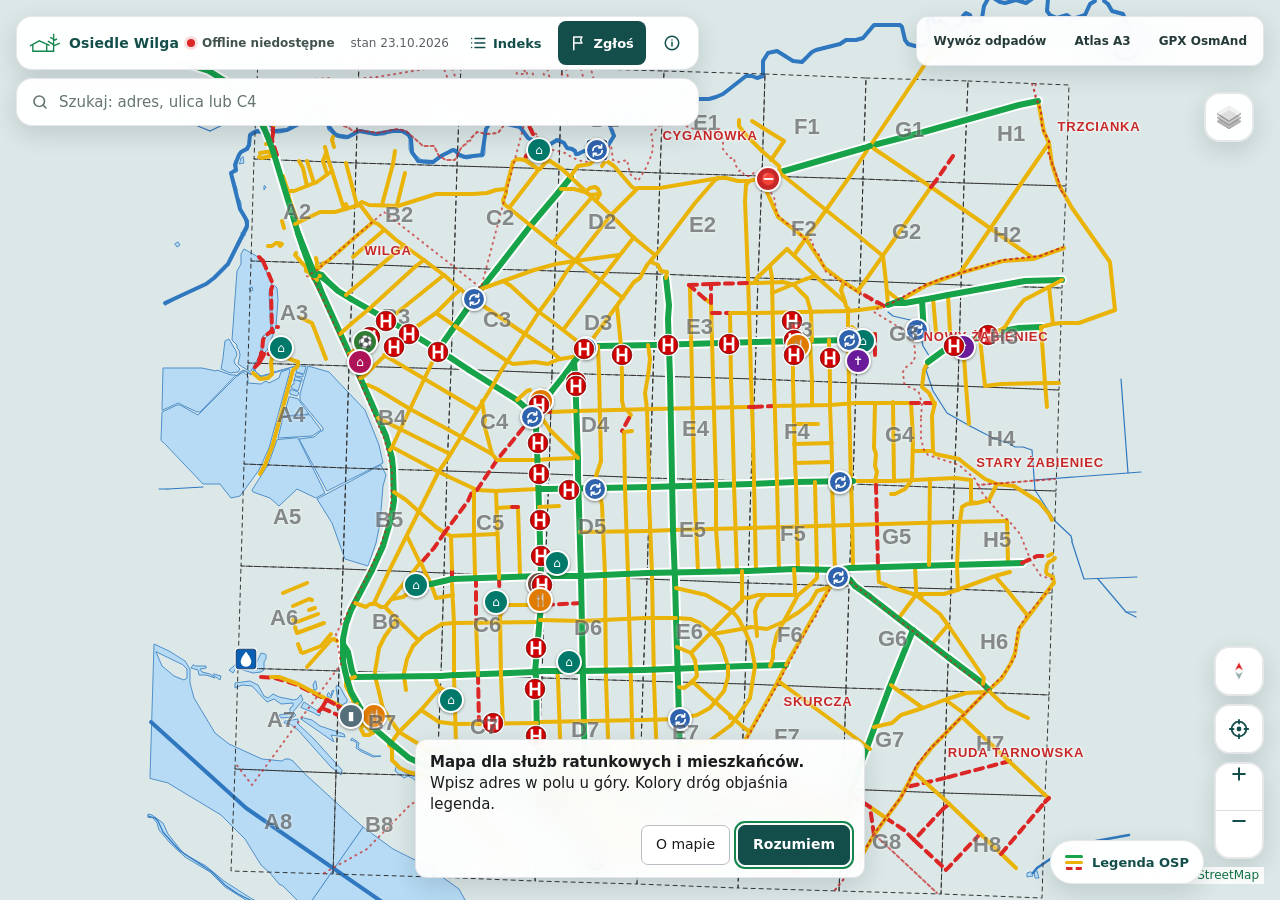
==== index.html @ d9821d27 "Mały pasek wyszukiwania, przyciski mapy z ikonami, płynniejsza mapa Wzór z wersji z AI Studio: nazwa" ====
<!DOCTYPE html>
<html lang="pl">
<head>
<meta charset="utf-8">
<meta name="viewport" content="width=device-width, initial-scale=1, viewport-fit=cover">
<title>Mapa Osiedla Wilga</title>
<meta name="description" content="Robocza mapa Osiedla Wilga: ulice, adresy, przejezdność dróg, hydranty i stromizny.">
<link rel="icon" href="znak.svg" type="image/svg+xml">
<link rel="manifest" href="manifest.webmanifest">
<link rel="apple-touch-icon" href="ikony/app-180.png">
<meta name="theme-color" content="#ffffff" media="(prefers-color-scheme: light)">
<meta name="theme-color" content="#1c1d1f" media="(prefers-color-scheme: dark)">
<link rel="stylesheet" href="lib/leaflet/leaflet.min.css">
<link rel="stylesheet" href="wilga.css">
<style>
  :root { --niebieski:#1d4f91; --nad: calc(var(--bar-h) + 10px); }
  html, body { margin:0; height:100%; font-family: var(--font); color:var(--text); background:var(--bg); }
  #map { position:absolute; inset:var(--bar-h) 0 0 0; z-index:0; background:var(--surface-2); } /* z-index: kontrolki i dymki mapy nie wchodzą na panele */
  .panel { position:absolute; z-index:1000; background:var(--surface); color:var(--text); border:1px solid var(--edge); border-radius:10px; box-shadow:var(--shadow); }
  #top { top:var(--nad); left:10px; right:10px; max-width:600px; padding:10px 12px; }
  #top h1 { font-size:18px; margin:0 0 8px; }
  #top .stan { font-size:12px; color:var(--muted); margin-left:6px; font-weight:400; }
  /* bez zasięgu: wyraźna plakietka zamiast dopisku w tytule */
  #offline { display:none; margin:8px 0 0; padding:6px 10px; border-radius:7px; background:#fff4d6; color:#5c3d00; border:1px solid #e0b44c; font-size:14px; font-weight:600; line-height:1.35; }
  body.bez-sieci #offline { display:block; }
  @media (prefers-color-scheme: dark) { #offline { background:#3a2e12; color:#ffe2a3; border-color:#7a5a1c; } }
  /* pierwsza wizyta: krótkie powitanie zamiast pełnego „O mapie” */
  #powitanie { left:10px; right:10px; bottom:22px; max-width:420px; margin:0 auto; z-index:1001; padding:12px 14px; font-size:15px; line-height:1.4; }
  #powitanie[hidden] { display:none; }
  #powitanie p { margin:0 0 10px; }
  #powitanie .przyciski { display:flex; gap:8px; justify-content:flex-end; }
  #powitanie button { min-height:40px; padding:0 14px; font-size:14px; }
  #szukaj { width:100%; box-sizing:border-box; font:inherit; font-size:16px; padding:7px 10px; color:var(--text); background:var(--bg); border:1px solid var(--border-strong); border-radius:7px; }
  #szukaj::placeholder { color:var(--muted); }
  #legenda { bottom:22px; left:10px; padding:10px 12px; font-size:13px; max-width:280px; max-height:55vh; overflow:auto; }
  #legenda h2 { font-size:13px; margin:10px 0 4px; }
  #legenda h2:first-child { margin-top:0; }
  .lw { display:flex; align-items:center; gap:8px; margin:3px 0; }
  .lw i { flex:0 0 26px; display:inline-block; height:0; border-top:5px solid; border-radius:3px; }
  .lw i.obw { box-shadow:0 0 0 2px #fff, 0 0 0 3px rgba(0,0,0,.3); }
  .lw .zn { flex:0 0 26px; display:flex; justify-content:center; }
  .lw .zn .poi { width:18px; height:18px; font-size:10px; }
  .zaw-ikona { width:24px; height:24px; box-sizing:border-box; border-radius:50%; background:#2f63ad; border:2px solid #fff; box-shadow:0 1px 3px rgba(0,0,0,.45); display:flex; align-items:center; justify-content:center; }
  .zaw-ikona svg { width:15px; height:15px; display:block; }
  .lw .zn .zaw-ikona { width:20px; height:20px; }
  .lw .zn .zaw-ikona svg { width:12px; height:12px; }
  /* telefon: przycisk legendy pokazuje od razu trzy kolory dróg */
  #pokaz-leg { display:flex; align-items:center; gap:8px; }
  #pokaz-leg .mini { display:flex; flex-direction:column; gap:3px; }
  #pokaz-leg .mini i { display:block; width:18px; border-top:3px solid; border-radius:2px; }
  .lw img { width:20px; height:20px; flex:0 0 26px; object-fit:contain; }
  .uwaga { font-size:12px; color:var(--muted); margin-top:8px; line-height:1.4; }
  #legenda { display:none; }
  #legenda.otwarta { display:block; }
  #zamknij-leg { position:sticky; top:0; float:right; margin:-4px -6px 0 8px; border:0; background:var(--surface); color:var(--muted); font-size:26px; line-height:1; padding:2px 8px; border-radius:6px; cursor:pointer; }
  #pokaz-leg { position:absolute; z-index:1000; bottom:22px; left:10px; padding:8px 12px; font-size:14px; border-radius:8px; box-shadow:var(--shadow); }
  body.info-otwarte #pokaz-leg { display:none; } /* przy otwartej legendzie przycisk zostaje (zamyka ją) */
  @keyframes ul-wej { from { opacity:0; } }
  .ulica { animation:ul-wej .25s ease-out; display:inline-block; background:var(--niebieski); color:#fff; font:600 12px "Bahnschrift","Segoe UI",sans-serif; padding:1px 5px; border-radius:3px; border:1px solid #fff; white-space:nowrap; box-shadow:0 1px 2px rgba(0,0,0,.3); }
  .nr { position:relative; cursor:pointer; font:700 13px "Bahnschrift","Segoe UI",sans-serif; color:#0b2545; text-shadow:0 0 2px #fff,0 0 2px #fff,0 0 3px #fff; white-space:nowrap; }
  .nr::after { content:''; position:absolute; inset:-12px -14px; } /* większe pole dotyku numeru domu */
  .kom { font:700 22px "Segoe UI",sans-serif; color:rgba(30,30,30,.5); text-shadow:0 0 3px rgba(255,255,255,.7); }
  .obr { position:absolute; left:0; top:0; transform:translate(-50%,-50%); white-space:nowrap; font:600 13px "Segoe UI",sans-serif; letter-spacing:.06em; color:#c62828; text-shadow:0 0 3px #fff,0 0 3px #fff; }
  .poi { width:22px; height:22px; border-radius:50%; border:2px solid #fff; box-shadow:0 1px 3px rgba(0,0,0,.4); color:#fff; font-size:12px; display:flex; align-items:center; justify-content:center; }
  .leaflet-div-icon { background:none; border:none; }
  /* wynik wyszukiwania: pinezka nad wszystkim i karta z adresem, komórką i najbliższą drogą */
  .wynik-pin svg { display:block; width:40px; height:40px; filter:drop-shadow(0 2px 3px rgba(0,0,0,.45)); }
  .karta-wyniku > b { font-size:16px; }
  .karta-wyniku .k { display:inline-block; margin-top:4px; padding:1px 7px; border-radius:5px; background:var(--surface-2); font-weight:700; }
  .karta-wyniku .dr { display:flex; align-items:center; gap:6px; margin-top:4px; }
  .karta-wyniku .dr i { flex:none; width:22px; height:0; border-top:5px solid; border-radius:3px; }
  .karta-wyniku .dymek-akcje { display:flex; flex-wrap:wrap; gap:6px; margin-top:8px; }
  .karta-wyniku .woda { display:flex; align-items:center; flex-wrap:wrap; gap:6px; margin-top:4px; }
  .karta-wyniku .woda b { color:#0369a1; }
  .karta-wyniku .dymek-zglos { min-height:36px; padding:0 12px; border:1px solid var(--border-strong); border-radius:7px; background:var(--surface); color:var(--text); font:600 14px var(--font); cursor:pointer; }
  .pokaz-hydrant { min-height:32px; padding:0 10px; border:1px solid #0369a1; border-radius:999px; background:transparent; color:#0369a1; font:600 13px var(--font); cursor:pointer; }
  @media (pointer: coarse) { .karta-wyniku .dymek-zglos, .pokaz-hydrant { min-height:44px; } }
  @media (prefers-color-scheme: dark) { .karta-wyniku .woda b, .pokaz-hydrant { color:#7dd3fc; border-color:#7dd3fc; } }
  .karta-wyniku .prowadz { display:inline-flex; align-items:center; min-height:36px; padding:0 14px; border-radius:7px; background:var(--wilga); color:#fff !important; font:700 14px var(--font); text-decoration:none; }
  .karta-wyniku .prowadz:hover { background:var(--wilga-hover); }
  @media (pointer: coarse) { .karta-wyniku .prowadz { min-height:44px; } }
  .karta-wyniku .kopiuj { display:block; margin-top:0; min-height:36px; padding:0 12px; border:1px solid var(--border-strong); border-radius:7px; background:var(--surface); color:var(--text); font:600 14px var(--font); cursor:pointer; }
  .karta-wyniku .kopiuj:hover { background:var(--surface-2); }
  @media (pointer: coarse) { .karta-wyniku .kopiuj { min-height:44px; } }
  .sr { position:absolute; width:1px; height:1px; overflow:hidden; clip:rect(0 0 0 0); white-space:nowrap; }
  #top .wiersz { display:flex; gap:6px; }
  #top .wiersz .pole { flex:1; min-width:0; position:relative; }
  #szukaj { padding-right:34px; }
  #szukaj-x { position:absolute; right:2px; top:50%; transform:translateY(-50%); border:0; background:none; color:var(--muted); font-size:22px; line-height:1; padding:4px 9px; cursor:pointer; border-radius:6px; }
  #szukaj-x:hover { color:var(--text); }
  #podp { list-style:none; margin:8px 0 0; padding:4px 0 0; max-height:45vh; overflow:auto; border-top:1px solid var(--border); }
  #podp li { display:flex; justify-content:space-between; align-items:baseline; gap:10px; padding:9px 6px; font-size:15px; cursor:pointer; border-radius:6px; }
  #podp li small { color:var(--muted); white-space:nowrap; }
  #podp li[aria-selected=true], #podp li:hover { background:var(--surface-2); }
  #podp li.brak { color:var(--muted); cursor:default; background:none; }
  #skrot { left:10px; right:10px; bottom:22px; max-width:420px; margin:0 auto; z-index:1001; padding:10px 8px 10px 14px; display:flex; align-items:center; gap:10px; font-size:14px; line-height:1.35; }
  #skrot[hidden] { display:none; }
  #skrot span { flex:1; }
  #skrot-dodaj { flex:none; font-size:14px; padding:6px 12px; }
  #skrot-x { flex:none; border:0; background:none; color:var(--muted); font-size:24px; line-height:1; padding:2px 8px; cursor:pointer; }
  #btn-indeks, #btn-info, #btn-zglos { font-size:14px; padding:6px 11px; white-space:nowrap; }
  #indeks { top:var(--nad); right:10px; bottom:22px; width:330px; display:none; flex-direction:column; }
  #indeks.otwarty { display:flex; }
  #indeks header { display:flex; align-items:center; justify-content:space-between; padding:8px 12px; border-bottom:1px solid var(--border); }
  #indeks header h2 { font-size:16px; margin:0; }
  #indeks header button, #info header button { border:0; background:none; color:var(--muted); font-size:22px; cursor:pointer; line-height:1; border-radius:6px; padding:2px 6px; }
  #indeks header button:hover, #info header button:hover { color:var(--text); background:var(--surface-2); }
  #indeks .lista { overflow:auto; padding:4px 12px 12px; font-size:14px; }
  #indeks .lit { font-weight:600; font-size:12px; letter-spacing:.06em; color:var(--muted); margin:14px 0 4px; padding-bottom:2px; border-bottom:1px solid var(--border); cursor:default; user-select:none; } /* nagłówek litery: szary, żeby nie mylił się z klikalnym kodem komórki */
  #indeks .ul { margin:5px 0; }
  #indeks .ul > a { font-weight:600; color:var(--text); text-decoration:none; cursor:pointer; }
  #indeks .ul > a:hover { color:var(--link); text-decoration:underline; }
  #indeks .kw { display:flex; gap:6px; margin-left:10px; color:var(--muted); font-size:13px; }
  #indeks .kw a { color:var(--link); font-weight:600; cursor:pointer; }
  #indeks .kw .k { min-width:64px; }
  #indeks .zakladki { display:flex; border-bottom:1px solid var(--border); }
  #indeks .zakladki button { flex:1; border:0; border-bottom:2px solid transparent; background:none; padding:8px 4px; font:inherit; font-size:14px; color:var(--muted); cursor:pointer; }
  #indeks .zakladki button[aria-selected=true] { color:var(--text); font-weight:600; border-bottom-color:var(--wilga); }
  #indeks .dz { display:grid; grid-template-columns:repeat(auto-fill, minmax(84px, 1fr)); gap:3px 8px; font-size:13px; }
  #indeks .dz a { color:var(--link); font-weight:600; cursor:pointer; }
  #indeks .dz small { color:var(--muted); }
  #info { top:calc(var(--bar-h) + 76px); left:10px; right:10px; max-width:460px; display:none; max-height:calc(100vh - var(--bar-h) - 100px); overflow:auto; }
  body.info-otwarte #legenda { display:none; }
  #zglos-pasek { top:calc(var(--bar-h) + 76px); left:50%; transform:translateX(-50%); padding:10px 12px 10px 14px; font-size:16px; font-weight:600; display:none; align-items:center; gap:10px;
    background:var(--wilga); color:#fff; border-color:var(--wilga); width:max-content; max-width:calc(100vw - 20px); box-sizing:border-box; }
  body.tryb-zglos #zglos-pasek { display:flex; flex-wrap:wrap; justify-content:flex-end; }
  #zglos-pasek span { min-width:180px; }
  .lok a { display:flex; align-items:center; justify-content:center; cursor:pointer; }
  .lok a.jest { color:#1a73e8; }
  #komunikat { left:50%; bottom:76px; transform:translateX(-50%); z-index:1002; padding:10px 14px; font-size:14px; width:max-content; max-width:calc(100vw - 20px); box-sizing:border-box; }
  #zglos-pasek svg { flex:none; width:26px; height:26px; }
  #zglos-pasek span { flex:1; line-height:1.35; }
  #zglos-pasek button { flex:none; font:inherit; font-size:14px; padding:5px 10px; color:#fff; background:none; border:1px solid rgba(255,255,255,.7); border-radius:7px; cursor:pointer; }
  #zglos-pasek button:hover { background:rgba(255,255,255,.15); }
  #zglos-pasek #zglos-ok { background:#fff; color:var(--wilga); border-color:#fff; font-weight:700; font-size:15px; }
  .polnoc a { display:flex; align-items:center; justify-content:center; cursor:pointer; }
  /* podpowiedź na środku mapy: pinezka i „stuknięcie”; nie przechwytuje kliknięć */
  #zglos-wskaz { position:absolute; z-index:900; left:50%; top:calc(50% + var(--bar-h) / 2); width:0; height:0; pointer-events:none; display:none; }
  body.tryb-zglos #zglos-wskaz { display:block; }
  /* pinezka stoi na środku mapy; przesuwa się mapa pod nią. Kropka = dokładne miejsce */
  #zglos-wskaz i { position:absolute; left:-5px; top:-3px; width:10px; height:6px; border-radius:50%; background:rgba(0,0,0,.45); }
  #zglos-wskaz svg { position:absolute; left:-24px; top:-46px; width:48px; height:48px; filter:drop-shadow(0 2px 3px rgba(0,0,0,.45)); transition:transform .15s; }
  body.przesuw #zglos-wskaz svg { transform:translateY(-10px); }
  /* telefon: formularz zgłoszenia na pełnym ekranie, przewijany (dymek bywał częściowo poza ekranem) */
  #zglos-okno { position:fixed; inset:0; z-index:2500; display:flex; flex-direction:column; background:var(--surface); color:var(--text); }
  #zglos-okno[hidden] { display:none; }
  #zglos-okno header { flex:none; display:flex; align-items:center; justify-content:space-between; padding:6px 6px 6px 16px; border-bottom:1px solid var(--border); }
  #zglos-okno h2 { font-size:18px; margin:0; outline:none; }
  #zglos-okno header button { min-width:48px; min-height:48px; border:0; background:none; color:var(--muted); font-size:30px; line-height:1; cursor:pointer; }
  #zglos-okno .tresc { flex:1; overflow:auto; padding:12px 16px calc(24px + env(safe-area-inset-bottom)); -webkit-overflow-scrolling:touch; }
  #zglos-okno .zglos-popup { width:auto; }
  #zglos-okno .zglos-popup label { font-size:15px; margin-top:14px; }
  #zglos-okno .zglos-popup textarea { min-height:120px; }
  #zglos-okno .zglos-popup button { width:100%; min-height:48px; font-size:16px; }
  .zglos-popup p { margin:4px 0; }
  .zglos-popup { width:min(300px, 76vw); }
  .zglos-popup label { display:block; margin:8px 0 0; font-size:13px; font-weight:600; }
  .zglos-popup select, .zglos-popup textarea, .zglos-popup input { display:block; width:100%; box-sizing:border-box; margin-top:3px; font:inherit; font-size:16px; font-weight:400; }
  .zglos-popup select, .zglos-popup textarea, .zglos-popup input:not([type=file]) { padding:5px 7px; border:1px solid #9aa0a6; border-radius:7px; }
  .zglos-popup input[type=file] { font-size:13px; }
  /* aparat tylko na telefonie; zwykły wybór pliku zostaje */
  .zglos-popup .aparat { display:none; margin-top:6px; padding:7px 12px; width:max-content; border:1px solid var(--wilga); border-radius:7px; color:var(--wilga); font-size:14px; cursor:pointer; }
  .zglos-popup .aparat input { position:absolute; left:-9999px; }
  @media (pointer:coarse) { .zglos-popup .aparat { display:block; } }
  .zglos-popup .pulapka { position:absolute; left:-9999px; }
  .zglos-popup button { margin-top:10px; padding:7px 12px; border:0; cursor:pointer; background:var(--wilga); color:#fff; border-radius:7px; font:inherit; font-weight:600; }
  .zglos-popup button:hover { background:var(--wilga-hover); }
  .zglos-popup button:disabled { opacity:.75; cursor:progress; }
  .zglos-popup button:disabled::before { content:''; display:inline-block; width:14px; height:14px; margin-right:8px; vertical-align:-3px; box-sizing:border-box;
    border:2px solid rgba(255,255,255,.45); border-top-color:#fff; border-radius:50%; animation:zglos-krec .8s linear infinite; }
  @keyframes zglos-krec { to { transform:rotate(360deg); } }
  .zglos-popup .drobne { font-size:12px; color:#5f6368; }
  .zglos-popup .blad { color:#b3261e; font-weight:600; }
  #info.otwarty { display:block; }
  #info header { display:flex; justify-content:space-between; align-items:center; padding:10px 12px 0; }
  #info header h2 { font-size:16px; margin:0; }
  #info .tresc { padding:4px 12px 12px; font-size:14px; line-height:1.5; }
  /* Leaflet w barwach motywu */
  .leaflet-container { font-family:var(--font); }
  .leaflet-bar a, .leaflet-control-layers { background:var(--surface); color:var(--text); border-color:var(--border); }
  .leaflet-bar a:hover { background:var(--surface-2); color:var(--text); }
  .leaflet-popup-content-wrapper, .leaflet-popup-tip { background:var(--surface); color:var(--text); }
  .leaflet-popup-content a { color:var(--link); }
  .leaflet-container a.leaflet-popup-close-button { color:var(--muted); }
  .leaflet-container .leaflet-control-attribution { background:color-mix(in srgb, var(--surface) 82%, transparent); color:var(--muted); }
  .leaflet-control-attribution a { color:var(--link); }
  .leaflet-tooltip { background:var(--surface); color:var(--text); border-color:var(--border); }
  @media (prefers-color-scheme: dark) { .leaflet-control-layers-toggle { filter:invert(1) hue-rotate(180deg); }
    .leaflet-tile-pane { filter:brightness(.72) contrast(1.08); } /* w nocy podkład nie oślepia; drogi i znaczniki zostają jaskrawe */ }
  /* wąski ekran: panel #top sięga prawej krawędzi, więc przełącznik warstw schodzi pod niego */
  @media (max-width: 720px) {
    .leaflet-top.leaflet-right { top:94px; }
    body.tryb-zglos .leaflet-top.leaflet-right { display:none; }
    body.bez-sieci .leaflet-top.leaflet-right { top:150px; } /* pod plakietką „Bez zasięgu” */
  }
  @media (pointer: coarse) {
    .leaflet-touch .leaflet-bar a { width:44px; height:44px; line-height:44px; }
    #szukaj, #btn-indeks, #btn-zglos, #btn-info { min-height:44px; }
    #btn-info { min-width:44px; }
    .wilga-brand { min-height:44px; }
    #szukaj-x { min-width:44px; min-height:44px; }
    .leaflet-container a.leaflet-popup-close-button { width:40px; height:40px; font:24px/40px Tahoma, Verdana, sans-serif; }
    #pokaz-leg, #zamknij-leg { min-height:44px; }
  }
  @media (max-width: 600px) {
    :root { --bar-h:46px; }
    #legenda { bottom:10px; max-height:60vh; }
    #indeks { left:10px; width:auto; top:calc(var(--bar-h) + 122px); }
    .dl { display:none; }
    .leaflet-top.leaflet-right { top:112px; }
    body.bez-sieci .leaflet-top.leaflet-right { top:200px; }
    #info { max-height:calc(100vh - var(--bar-h) - 134px); }
    #btn-indeks, #btn-zglos { padding:6px 8px; }
    #info, #zglos-pasek { top:calc(var(--bar-h) + 122px); left:10px; }
    #zglos-pasek { right:10px; transform:none; width:auto; max-width:none; }
    #zglos-pasek span { flex-basis:calc(100% - 36px); } /* tekst w pierwszym wierszu, trzy przyciski razem pod nim */
  }
</style>
<link rel="stylesheet" href="map-ui.css">
</head>
<body>
<div id="top" class="panel map-hud">
  <div class="map-hud-brand">
    <a class="wilga-brand" href="https://wilga.goliat.dev/" aria-label="Osiedle Wilga, strona główna"><img class="wilga-znak" src="znak.svg" alt=""><span>Osiedle Wilga</span></a>
    <span class="hud-prawa"><span id="pwa-status" class="pwa-status" data-state="checking" role="status"><i aria-hidden="true"></i><span>Sprawdzam kopię offline</span></span><span class="stan" id="stan"></span></span>
    <span class="hud-akcje">
      <button id="btn-indeks" class="hud-btn" type="button" title="Indeks ulic i miejsc"><svg viewBox="0 0 24 24" aria-hidden="true"><path d="M8 6h13M8 12h13M8 18h13M3.5 6h.01M3.5 12h.01M3.5 18h.01"/></svg><span class="etyk">Indeks</span></button>
      <button id="btn-zglos" class="hud-btn zglos" type="button" title="Zgłoś błąd lub brak na mapie"><svg viewBox="0 0 24 24" aria-hidden="true"><path d="M5 21V4M5 4h11l-2 4 2 4H5"/></svg>Zgłoś</button>
      <button id="btn-info" class="hud-btn" type="button" title="O mapie" aria-label="O mapie"><svg viewBox="0 0 24 24" aria-hidden="true"><circle cx="12" cy="12" r="9"/><path d="M12 11v5M12 8h.01"/></svg></button>
    </span>
  </div>
  <h1 class="sr">Mapa Osiedla Wilga</h1>
  <div class="wiersz">
    <div class="pole"><svg class="lupa" viewBox="0 0 24 24" aria-hidden="true"><circle cx="11" cy="11" r="7"/><path d="m20 20-4-4"/></svg><input id="szukaj" placeholder="Szukaj: adres, ulica lub C4" aria-label="Szukaj ulicy, adresu, miejsca albo komórki siatki (np. C4)" autocomplete="off" enterkeyhint="search" role="combobox" aria-autocomplete="list" aria-controls="podp" aria-expanded="false"><button id="szukaj-x" type="button" aria-label="Wyczyść wyszukiwanie" hidden>×</button></div>
  </div>
  <ul id="podp" role="listbox" aria-label="Podpowiedzi" hidden></ul>
  <p id="offline" role="status">Bez zasięgu: mapa z pamięci telefonu. Ulice, numery, drogi i hydranty działają. Podkład wróci z zasięgiem, a zgłoszone uwagi poczekają w telefonie i wyślą się same.</p>
</div>
<nav id="map-tools" aria-label="Status i pliki mapy">
  <a href="odpady.html">Wywóz odpadów</a>
  <a href="atlas-a3.pdf" target="_blank" rel="noopener">Atlas A3</a>
  <a href="wilga-osmand.gpx" download>GPX OsmAnd</a>
</nav>
<div id="indeks" class="panel"><header><h2>Indeks</h2><button id="zamknij-indeks" aria-label="Zamknij">×</button></header>
  <div class="zakladki" role="tablist"><button role="tab" data-z="indeks-lista" aria-selected="true">Ulice i adresy</button><button role="tab" data-z="indeks-miejsca" aria-selected="false">Miejsca</button><button role="tab" data-z="indeks-dzialki" aria-selected="false">Działki</button></div>
  <div class="lista" id="indeks-lista" role="tabpanel"></div><div class="lista" id="indeks-miejsca" role="tabpanel" hidden></div><div class="lista" id="indeks-dzialki" role="tabpanel" hidden></div></div>
<div id="info" class="panel"><header><h2>O mapie</h2><button id="zamknij-info" aria-label="Zamknij">×</button></header>
  <div class="tresc">
    <p>Mapa powstała jako oddolna inicjatywa mieszkańca Osiedla Wilga, wsparta przez Sołtysa Osiedla Wilga, Marcina Olkowicza.</p>
    <p>Pomysł narodził się na zebraniu wiejskim, w dyskusji ze strażakami: w lesie gubi się sygnał GPS, a trafienie pod właściwy adres zajmuje cenne minuty. Dlatego mapa ma przede wszystkim <b>ułatwić służbom ratunkowym dojazd do posesji</b>: pokazuje nazwy ulic i numery domów, przejezdność dróg dla wozów strażackich, hydranty, zbiorniki wody i strome podjazdy.</p>
    <p>To wersja robocza, uzupełniana na bieżąco<span id="stan-info"></span>. Przejezdność dróg i stromizny są wstępne i weryfikowane razem z jednostkami OSP.</p>
    <p>Widzisz błąd albo brak? Kliknij <b>Zgłoś</b>, przesuń mapę tak, żeby pinezka wskazała miejsce, i kliknij <b>Zgłoś tutaj</b>: nie trzeba się logować, można dołączyć zdjęcie z terenu albo zrzut ekranu. Każdą uwagę sprawdzamy, zanim zmienimy mapę.</p>
    <p id="licznik"></p>
    <p>Raz otwarta mapa działa potem także bez zasięgu: ulice, numery, drogi i hydranty są zapisane w telefonie. Bez połączenia nie wczytuje się tylko podkład (OSM, ortofotomapa) i nie da się wysłać uwagi.</p>
    <p>Terminy wywozu śmieci: <a href="odpady.html">harmonogram wywozu odpadów</a>, z kalendarzem do telefonu, który przypomni dzień wcześniej.</p>
    <p>Wersja do druku: <a href="atlas-a3.pdf" target="_blank" rel="noopener">atlas A3 w PDF</a> (8 arkuszy, ok. 9 MB) z legendą i indeksem ulic.</p>
    <p>Do nawigacji: <a href="wilga-osmand.gpx" download>plik GPX</a> (drogi w kolorach przejezdności, hydranty, miejsca do zawracania) do otwarcia w OsmAnd; widać go też w Android Auto.</p>
    <p>Mapę obracasz dwoma palcami (na komputerze: Shift + kółko myszy). Przycisk ze strzałką ustawia północ z powrotem u góry.</p>
    <p>Przycisk z celownikiem pokazuje Twoje położenie niebieską kropką. Położenie zostaje w Twoim urządzeniu; nigdzie go nie wysyłamy, chyba że sam wskażesz je w zgłoszeniu uwagi.</p>
  </div></div>
<div id="zglos-pasek" class="panel" role="status"><svg viewBox="0 0 24 24" aria-hidden="true"><path fill="#c62828" stroke="#fff" stroke-width="1.5" d="M12 22s7-7.1 7-12.2A7 7 0 0 0 5 9.800c0 5.100 7 12.200 7 12.200z"/><circle cx="12" cy="9.800" r="2.600" fill="#fff"/></svg><span>Przesuń mapę tak, żeby czerwona pinezka wskazała miejsce, którego dotyczy uwaga</span><button id="zglos-ok" type="button">Zgłoś tutaj</button><button id="zglos-tu" type="button">Moje położenie</button><button id="zglos-anuluj" type="button">Anuluj</button></div>
<div id="zglos-okno" role="dialog" aria-modal="true" aria-labelledby="zglos-okno-tytul" hidden><header><h2 id="zglos-okno-tytul" tabindex="-1">Zgłoś uwagę</h2><button id="zglos-okno-x" type="button" aria-label="Zamknij formularz">×</button></header><div class="tresc"></div></div>
<div id="komunikat" class="panel" role="status" hidden></div>
<p id="ogloszenie" class="sr" aria-live="polite"></p>
<div id="zglos-wskaz" aria-hidden="true"><i></i><svg viewBox="0 0 24 24" aria-hidden="true"><path fill="#c62828" stroke="#fff" stroke-width="1.5" d="M12 22s7-7.1 7-12.2A7 7 0 0 0 5 9.800c0 5.100 7 12.200 7 12.200z"/><circle cx="12" cy="9.800" r="2.600" fill="#fff"/></svg></div>
<div id="powitanie" class="panel" role="dialog" aria-label="Witaj" hidden><p><b>Mapa dla służb ratunkowych i mieszkańców.</b> Wpisz adres w polu u góry. Kolory dróg objaśnia legenda.</p><div class="przyciski"><button id="powitanie-info" class="btn-secondary" type="button">O mapie</button><button id="powitanie-ok" class="btn-primary" type="button">Rozumiem</button></div></div>
<div id="skrot" class="panel" hidden><span></span><button id="skrot-dodaj" class="btn-primary" type="button" hidden>Dodaj</button><button id="skrot-x" type="button" aria-label="Zamknij">×</button></div>
<button id="pokaz-leg" class="btn-secondary"><span class="mini" aria-hidden="true"><i style="border-color:#16a34a"></i><i style="border-color:#eab308"></i><i style="border-color:#dc2626;border-top-style:dashed"></i></span>Legenda OSP</button>
<div id="legenda" class="panel">
  <button id="zamknij-leg" aria-label="Zamknij legendę">×</button>
  <h2>Drogi — przejezdność</h2>
  <div class="lw"><i class="obw" style="border-color:#16a34a"></i>przejezdna dla ciężkiego wozu OSP</div>
  <div class="lw"><i style="border-color:#eab308"></i>przejazd dla lekkiego wozu</div>
  <div class="lw"><i style="border-color:#dc2626;border-top-style:dashed"></i>nieprzejezdna, dojście pieszo</div>
  <h2>Woda dla straży</h2>
  <div class="lw"><img src="ikony/hydrant.svg" alt="">hydrant sprawdzony w terenie (działanie niesprawdzone)</div>
  <div class="lw"><img src="ikony/hydrant_do_weryfikacji.svg" alt="">hydrant z mapy sieci — niesprawdzony</div>
  <div class="lw"><img src="ikony/zbiornik.svg" alt="">zbiornik wodny</div>
  <h2>Stromy podjazd (grot = pod górę)</h2>
  <div class="lw"><img src="ikony/strzalka_spadek_1.svg" alt="">6–10%</div>
  <div class="lw"><img src="ikony/strzalka_spadek_2.svg" alt="">10–15%</div>
  <div class="lw"><img src="ikony/strzalka_spadek_3.svg" alt="">ponad 15%</div>
  <h2>Dojazd i orientacja</h2>
  <div class="lw"><span class="zn"><b class="zaw-ikona"><svg viewBox="0 0 24 24" aria-hidden="true"><path d="M19.5 12a7.5 7.5 0 0 1-12.8 5.3M4.5 12a7.5 7.5 0 0 1 12.8-5.3" fill="none" stroke="#fff" stroke-width="2.6" stroke-linecap="round"/><path d="M18.6 2.8v4.9h-4.9M5.4 21.2v-4.9h4.9" fill="none" stroke="#fff" stroke-width="2.6" stroke-linecap="round" stroke-linejoin="round"/></svg></b></span>miejsce do zawracania</div>
  <div class="lw"><span class="zn"><b class="poi" style="background:#c62828">⛔</b></span>szlaban</div>
  <div class="lw"><span class="zn"><b class="poi" style="background:#00796b">⌂</b></span>ośrodek, sklep, kaplica i inne miejsca (kliknij, żeby zobaczyć nazwę)</div>
  <div class="lw"><i style="border-color:#333;border-top-width:1px;border-top-style:dashed"></i>komórka siatki, np. C4 (jak w atlasie A3)</div>
  <div class="lw"><i style="border-color:#c62828;border-top-width:2px;border-top-style:dotted"></i>granica sąsiedniego obrębu</div>
  <div class="uwaga">Mapa dla służb ratunkowych — wersja robocza. Przejezdność i stromizny są wstępne, weryfikowane z OSP. Kliknij drogę lub punkt, żeby zobaczyć szczegóły.</div>
</div>

<div id="map" aria-label="Mapa osiedla"></div>
<section id="selection-card" class="panel selection-card" aria-label="Wybrane miejsce" hidden></section>
<script src="lib/leaflet/leaflet.min.js"></script>
<script src="lib/leaflet-rotate/leaflet-rotate.js"></script>
<script>
// obracanie: leaflet-rotate (dwa palce, Shift + kółko); przycisk „północ” pojawia się po obróceniu
// Próg obrotu jak w Google Maps: przy zwykłym przybliżaniu dwoma palcami mapa się nie obraca.
// Obrót rusza dopiero, gdy kąt między palcami zmieni się o PROG_OBROTU stopni, i startuje od tego miejsca (bez skoku).
const PROG_OBROTU = 15;
(() => {
  const TG = L.Map.TouchGestures.prototype, start = TG._onTouchStart, ruch = TG._onTouchMove;
  const kat = (e, m) => { const a = m.mouseEventToContainerPoint(e.touches[0]).subtract(m.mouseEventToContainerPoint(e.touches[1]));
    return { theta: Math.atan(a.x / a.y), dol: a.y < 0 }; };
  TG._onTouchStart = function (e) { this._obrotRuszyl = false; return start.call(this, e); };
  TG._onTouchMove = function (e) {
    if (this._rotating && !this._obrotRuszyl && e.touches && e.touches.length === 2) {
      const k = kat(e, this._map);
      // ile stopni obróciłaby mapę biblioteka (jej wzór), względem obecnego obrotu
      const rLib = (k.theta - this._startTheta) * L.DomUtil.RAD_TO_DEG + (k.dol ? 180 : 0);
      let d = this._startBearing - rLib - this._map.getBearing(); d = ((d % 360) + 540) % 360 - 180;
      if (Math.abs(d) < PROG_OBROTU) { this._rotating = false; ruch.call(this, e); this._rotating = true; return; }
      // próg przekroczony: obrót liczony od bieżącego ułożenia palców
      this._obrotRuszyl = true; this._startTheta = k.theta; this._startBearing = this._map.getBearing() + (k.dol ? 180 : 0);
    }
    return ruch.call(this, e);
  };
})();
const urlParams = new URLSearchParams(location.search);
const pinValues = (urlParams.get('pin') || '').split(',').map(Number);
const h = location.hash.slice(1).split('/').map(Number);
const pinPoint = pinValues.length === 2 && pinValues.every(Number.isFinite)
  && Math.abs(pinValues[0]) <= 90 && Math.abs(pinValues[1]) <= 180 ? pinValues
  : urlParams.has('pin') && h.length === 3 && h.every(Number.isFinite) ? [h[1], h[2]] : null;
// płynność: drogi, budynki i siatka rysowane na jednym płótnie (canvas) zamiast setek elementów SVG; kółko myszy przybliża łagodniej
const map = L.map('map', { zoomControl: false, minZoom: 12, maxZoom: 20, rotate: true, touchRotate: true, rotateControl: false,
  preferCanvas: true, renderer: L.canvas({ padding: .5, tolerance: 6 }), wheelPxPerZoomLevel: 90, zoomSnap: .5, zoomDelta: 1 });
const bezRuchu = matchMedia('(prefers-reduced-motion: reduce)').matches;
// przelot do wyniku wyszukiwania zamiast skoku (bez animacji, gdy system prosi o ograniczenie ruchu)
const lec = (ll, z) => bezRuchu ? map.setView(ll, z) : map.flyTo(ll, z, { duration: .7 });
const lecDo = (b, o) => bezRuchu ? map.fitBounds(b, o) : map.flyToBounds(b, { ...o, duration: .7 });
L.control.zoom({ position: 'bottomright' }).addTo(map);
const polnoc = new (L.Control.extend({ onAdd() {
  const d = L.DomUtil.create('div', 'leaflet-bar polnoc');
  d.innerHTML = '<a role="button" href="#" title="Północ u góry" aria-label="Północ u góry"><svg viewBox="0 0 24 24" width="20" height="20"><path d="M12 2l5 10-5-3-5 3z" fill="#dc2626" stroke="#fff" stroke-width=".8"/><path d="M12 22l5-10-5 3-5-3z" fill="currentColor" opacity=".45" stroke="#fff" stroke-width=".8"/><circle cx="12" cy="12" r="2" fill="#fff"/></svg><span class="stopnie" hidden></span></a>';
  L.DomEvent.disableClickPropagation(d);
  d.firstChild.onclick = e => { e.preventDefault(); map.setBearing(0); };
  return d; } }))({ position: 'bottomright' }).addTo(map);
// kompas zawsze widoczny; po obróceniu mapy podświetlony, ze stopniami, kliknięcie ustawia północ u góry
map.on('rotate', () => { const b = map.getBearing(), d = polnoc.getContainer(), st = Math.round(((b % 360) + 360) % 360);
  const obrot = Math.abs(((b + 180) % 360) - 180) >= .5, a = d.firstChild, s = d.querySelector('.stopnie');
  d.classList.toggle('obrocona', obrot); s.hidden = !obrot; s.textContent = `${st}°`;
  a.setAttribute('aria-label', obrot ? `Mapa obrócona o ${st} stopni. Ustaw północ u góry` : 'Północ u góry');
  d.querySelector('svg').style.transform = `rotate(${b}deg)`; });
// pozycja w adresie: #zoom/szer/dl — do wysyłania linków do konkretnego miejsca
if (pinPoint) map.setView(pinPoint, 17);
else if (h.length === 3 && h.every(isFinite)) map.setView([h[1], h[2]], h[0]); else map.setView([51.838, 21.418], 14);
if (pinPoint) {
  const pinMarker = L.circleMarker(pinPoint, { radius: 12, color: '#dc2626', weight: 3, fillOpacity: .18 })
    .bindPopup('Punkt ze zgłoszenia').addTo(map);
  map.whenReady(() => pinMarker.openPopup());
}
map.on('moveend', () => { const c = map.getCenter(), url = new URL(location.href);
  url.hash = `#${map.getZoom()}/${c.lat.toFixed(5)}/${c.lng.toFixed(5)}`;
  history.replaceState(null, '', `${url.pathname}${url.search}${url.hash}`); });
const osm = L.tileLayer('https://tile.openstreetmap.org/{z}/{x}/{y}.png', {
  maxZoom: 20, maxNativeZoom: 19, attribution: '&copy; <a href="https://www.openstreetmap.org/copyright">OpenStreetMap</a>' }).addTo(map);
const orto = L.tileLayer.wms('https://mapy.geoportal.gov.pl/wss/service/PZGIK/ORTO/WMS/StandardResolution', {
  layers: 'Raster', format: 'image/jpeg', maxZoom: 20, attribution: 'Ortofotomapa &copy; GUGiK' });
const cien = L.tileLayer.wms('https://mapy.geoportal.gov.pl/wss/service/PZGIK/NMT/GRID1/WMS/ShadedRelief', {
  layers: 'Raster', format: 'image/png', maxZoom: 20, attribution: 'NMT &copy; GUGiK' });

const KOLOR = { 'zielony': '#16a34a', 'żółty': '#eab308', 'czerwony': '#dc2626' };
// żółty to też kolor domyślny dla dróg jeszcze niesprawdzonych; czy droga jest sprawdzona, wiemy my (QGIS), nie mapa
const OPIS_DROGI = { 'zielony': 'przejezdna dla ciężkiego wozu OSP', 'żółty': 'przejazd dla lekkiego wozu', 'czerwony': 'nieprzejezdna, dojście pieszo' };
const POI = { gastronomia: ['#e07b00', '🍴', 'restauracja / bar'], osrodek: ['#00796b', '⌂', 'ośrodek'], sklep: ['#6d4c41', '🛒', 'sklep'],
  kaplica: ['#6a1b9a', '✝', 'kaplica'], pomnik: ['#546e7a', '▮', 'pomnik / miejsce pamięci'], swietlica: ['#ad1457', '⌂', 'świetlica'],
  klub_sportowy: ['#2e7d32', '⚽', 'klub sportowy'], wieza_bts: ['#37474f', '📶', 'wieża BTS'], szlaban: ['#c62828', '⛔', 'szlaban'], inne: ['#222', '•', 'inne'] };
const esc = s => String(s ?? '').replace(/[&<>"]/g, c => ({ '&': '&amp;', '<': '&lt;', '>': '&gt;', '"': '&quot;' }[c]));
const get = n => fetch('data/' + n + '.geojson').then(r => r.json());

fetch('data/stan.json').then(r => r.json()).then(s => { const [r, m, d] = s.stan_na.split('-'); document.getElementById('stan').textContent = `stan ${d}.${m}.${r}`; document.getElementById('stan-info').textContent = ` (stan danych: ${d}.${m}.${r})`; }).catch(() => {}); // krótko, mieści się obok nazwy na telefonie
// kopia mapy w telefonie (sw.js): bez połączenia działa wszystko poza podkładami i zgłaszaniem uwag
const pwaStatus = document.getElementById('pwa-status');
const ustawStatusPwa = state => {
  pwaStatus.dataset.state = state;
  pwaStatus.querySelector('span').textContent = state === 'ready' ? 'Offline gotowe'
    : state === 'offline' ? 'Tryb offline' : state === 'unavailable' ? 'Offline niedostępne' : 'Sprawdzam kopię offline';
};
const odswiezStatusPwa = () => {
  if (!navigator.onLine) return ustawStatusPwa('offline');
  if (!('serviceWorker' in navigator)) return ustawStatusPwa('unavailable');
  navigator.serviceWorker.getRegistration().then(reg => ustawStatusPwa(reg?.active ? 'ready' : 'checking'))
    .catch(() => ustawStatusPwa('unavailable'));
};
if ('serviceWorker' in navigator) navigator.serviceWorker.register('sw.js')
  .then(reg => { ustawStatusPwa(reg.active ? 'ready' : 'checking'); reg.addEventListener('updatefound', () => reg.installing?.addEventListener('statechange', odswiezStatusPwa)); })
  .catch(() => ustawStatusPwa('unavailable'));
else ustawStatusPwa('unavailable');
addEventListener('online', odswiezStatusPwa);
addEventListener('offline', odswiezStatusPwa);
const bezSieci = () => document.body.classList.toggle('bez-sieci', !navigator.onLine);
addEventListener('online', bezSieci); addEventListener('offline', bezSieci); bezSieci();

const warstwy = {};
const ctl = L.control.layers({ 'OpenStreetMap': osm, 'Ortofotomapa': orto, 'Cieniowanie terenu': cien }, {}, { collapsed: true }).addTo(map);
function dodaj(nazwa, lay, wlacz = true) { warstwy[nazwa] = lay; ctl.addOverlay(lay, nazwa); if (wlacz) lay.addTo(map); }
// warstwy pokazywane dopiero od danego przybliżenia
const odZoomu = [];
function zalezne(lay, z) { odZoomu.push([lay, z]); }
map.on('zoomend overlayadd', () => {
  for (const [lay, z] of odZoomu) {
    const want = map.getZoom() >= z && lay._wlaczona !== false;
    if (want && !map.hasLayer(lay)) map.addLayer(lay); else if (!want && map.hasLayer(lay)) map.removeLayer(lay);
  }
});

Promise.all(['woda_obszary', 'woda_cieki', 'budynki', 'drogi', 'adresy', 'hydranty', 'stromizny', 'miejsca', 'zawracanie', 'siatka'].map(get))
.then(([wo, wc, bud, drogi, adr, hyd, str, mie, zaw, siat]) => {
  dodaj('Woda', L.layerGroup([
    L.geoJSON(wo, { style: { color: '#4f8fc9', weight: 1, fillColor: '#b7dbf4', fillOpacity: 1 }, onEachFeature: (f, l) => f.properties.n && l.bindTooltip(f.properties.n) }),
    L.geoJSON(wc, { style: f => ({ color: '#2f78c0', weight: f.properties.t === 'river' ? 4 : f.properties.t === 'canal' ? 2.5 : 1.2 }),
      onEachFeature: (f, l) => f.properties.n && l.bindTooltip(f.properties.n, { sticky: true }) })]));

  // kliknięcie budynku pokazuje najbliższy adres (punkty adresowe stoją zwykle na budynku albo tuż obok)
  const opisAdresu = p => `<b>${esc(p.u)} ${esc(p.n)}</b><br><small>${p.u === 'Skurcza' ? 'miejscowość Skurcza, adres bez ulicy' : p.u === 'Nowy Żabieniec' ? 'miejscowość Nowy Żabieniec, adres bez ulicy' : p.u === 'Cyganówka' ? 'miejscowość Cyganówka, po stronie osiedla: <b>dojazd tylko od Garwolinki</b>, nie od DK76' : esc(p.m || 'Osiedle Wilga')}</small>`;
  const tekstAdresu = p => `${p.u} ${p.n}${p.m ? ` (${p.m})` : ''}`; // miejscowość tylko dla adresów spoza osiedla
  // numer działki z Krajowej Integracji Ewidencji Gruntów (GUGiK), dopisywany do dymka; bez sieci po prostu go nie ma
  const urlDzialki = ll => `https://integracja.gugik.gov.pl/cgi-bin/KrajowaIntegracjaEwidencjiGruntow?SERVICE=WMS&REQUEST=GetFeatureInfo&VERSION=1.3.0&LAYERS=dzialki&QUERY_LAYERS=dzialki&CRS=EPSG:4326&BBOX=${ll.lat - 1e-4},${ll.lng - 1e-4},${ll.lat + 1e-4},${ll.lng + 1e-4}&WIDTH=101&HEIGHT=101&I=50&J=50&INFO_FORMAT=text/xml`;
  // identyfikator działki w punkcie (null bez sieci): do sprawdzenia, czy adres stoi na klikniętej działce
  const idDzialki = ll => fetch(urlDzialki(ll)).then(r => r.text()).then(t => (t.match(/Name="Identyfikator działki">([^<]*)</) || [])[1] || null).catch(() => null);
  const dzialkaW = ll => fetch(urlDzialki(ll))
    .then(r => r.text()).then(t => { const a = n => (t.match(new RegExp(`Name="${n}">([^<]*)<`)) || [])[1];
      // nazwa obrębu tylko poza osiedlem (obręb 0010): numery działek powtarzają się w sąsiednich obrębach
      const ob = (a('Identyfikator działki') || '').split('.')[1] === '0010' ? '' : (a('Nazwa obrębu') || '').toLowerCase().replace(/(^|\s)\S/g, c => c.toUpperCase());
      return a('Numer działki') ? `Działka nr <b>${esc(a('Numer działki'))}</b>${ob ? ` (${esc(ob)})` : ''}` : ''; }).catch(() => '');
  const dymek = (ll, tresc, opcje) => { const pp = L.popup(opcje).setLatLng(ll).setContent(tresc || '…').openOn(map);
    dzialkaW(ll).then(d => d ? pp.setContent((tresc ? tresc + (tresc.endsWith('</div>') ? '' : '<br>') : '') + `<small>${d}</small>`) : !tresc && map.closePopup(pp)); };
  const budL = L.geoJSON(bud, { style: { color: '#8a7650', weight: .6, fillColor: '#dccb9b', fillOpacity: 1 } }).on('click', e => {
    L.DomEvent.stopPropagation(e);
    let naj = [40, null]; // ponytail: przegląd wszystkich ~1200 adresów przy każdym kliknięciu; wystarcza
    adr.features.forEach(f => { const d = map.distance(e.latlng, [f.geometry.coordinates[1], f.geometry.coordinates[0]]); if (d < naj[0]) naj = [d, f]; });
    dymek(e.latlng, naj[1] ? kartaWyniku(L.latLng(naj[1].geometry.coordinates[1], naj[1].geometry.coordinates[0]), opisAdresu(naj[1].properties), tekstAdresu(naj[1].properties))
      : 'Brak adresu w rejestrze dla tego budynku');
  });
  // kliknięcie w puste miejsce przy dużym przybliżeniu: jeśli na tej działce stoi adres, okno adresu (jak po kliknięciu numeru),
  // inaczej sam numer działki. Numer domu trudno trafić palcem, działkę łatwo.
  let klikNr = 0;
  map.on('click', async e => {
    if (map.getZoom() < 17 || document.body.classList.contains('tryb-zglos') || e.originalEvent.target.closest('.leaflet-interactive')) return;
    const ll = e.latlng, moj = ++klikNr;
    const kand = adr.features.map(f => [map.distance(ll, [f.geometry.coordinates[1], f.geometry.coordinates[0]]), f]).filter(k => k[0] < 45).sort((a, b) => a[0] - b[0]).slice(0, 3);
    if (!kand.length) return dymek(ll);
    const pp = L.popup().setLatLng(ll).setContent('…').openOn(map);
    const id = await idDzialki(ll); let traf = null;
    if (id) { for (const [, f] of kand) if (await idDzialki(L.latLng(f.geometry.coordinates[1], f.geometry.coordinates[0])) === id) { traf = f; break; } }
    else if (kand[0][0] < 15) traf = kand[0][1]; // bez sieci: tylko adres tuż obok
    if (moj !== klikNr) return; // w międzyczasie kliknięto gdzie indziej
    map.closePopup(pp);
    if (!traf) return dymek(ll);
    const a = L.latLng(traf.geometry.coordinates[1], traf.geometry.coordinates[0]);
    dymek(a, kartaWyniku(a, opisAdresu(traf.properties), tekstAdresu(traf.properties)));
  });
  zalezne(budL, 16);
  const dzialki = L.tileLayer.wms('https://integracja.gugik.gov.pl/cgi-bin/KrajowaIntegracjaEwidencjiGruntow', {
    layers: 'dzialki', format: 'image/png', transparent: true, opacity: .35, maxZoom: 20, attribution: 'Działki &copy; GUGiK (KIEG)' });
  zalezne(dzialki, 17);

  const siatL = L.layerGroup([L.geoJSON(siat, { style: { color: '#333', weight: 1, dashArray: '4 4', fill: false }, interactive: false })]);
  siat.features.forEach(f => {
    const c = L.geoJSON(f).getBounds().getCenter();
    L.marker(c, { interactive: false, keyboard: false, icon: L.divIcon({ className: '', html: `<span class="kom">${f.properties.c}</span>`, iconSize: [40, 26], iconAnchor: [20, 13] }) }).addTo(siatL);
  });
  dodaj('Siatka A–H / 1–8', siatL, true);
  get('obreby').then(ob => {
    const obL = L.layerGroup([L.geoJSON(ob, { style: { color: '#c62828', weight: 2, opacity: .7, dashArray: '1 5', lineCap: 'round' }, interactive: false })]);
    // nazwa sąsiedniej miejscowości stoi na środku widocznego odcinka jej granicy (jak nazwy ulic: przestawia się po przesunięciu mapy)
    const obrM = ob.features.map(f => L.marker([f.properties.p[1], f.properties.p[0]], { interactive: false, keyboard: false,
      icon: L.divIcon({ className: '', html: `<span class="obr">${esc(f.properties.n)}</span>`, iconSize: [0, 0] }) }));
    // kawałki granicy stykające się końcami łączymy w jedną linię (inaczej żaden nie byłby dość długi na nazwę)
    const sklej = ls => { const out = ls.map(l => l.slice()), rowne = (a, b) => a[0] === b[0] && a[1] === b[1];
      for (let i = 0; i < out.length; i++) for (let j = 0; j < out.length; j++) {
        if (i === j || !out[i] || !out[j]) continue;
        if (rowne(out[i][out[i].length - 1], out[j][0])) { out[i].push(...out[j].slice(1)); out[j] = null; j = -1; }
      }
      return out.filter(Boolean); };
    const granice = ob.features.map(f => sklej(linie(f)));
    const ustawObreby = () => {
      if (!map.hasLayer(obL)) return;
      const z = Math.round(map.getZoom()), W = map.getSize(), M = 75; // M: margines od krawędzi (pół nazwy i przyciski mapy)
      const zasl = innerWidth <= 720 ? Math.max(0, document.getElementById('top').getBoundingClientRect().bottom - map.getContainer().getBoundingClientRect().top) : 0;
      const rogi = [[M, zasl + M], [W.x - M, zasl + M], [M, W.y - M], [W.x - M, W.y - M]].map(c => map.project(map.containerPointToLatLng(c), z));
      const r = { x0: Math.min(...rogi.map(q => q.x)), x1: Math.max(...rogi.map(q => q.x)), y0: Math.min(...rogi.map(q => q.y)), y1: Math.max(...rogi.map(q => q.y)) };
      const zajete = []; // prostokąty postawionych nazw (piksele): nazwy nie wchodzą na siebie
      const koliduje = b => zajete.some(o => b.x0 < o.x1 + 6 && b.x1 > o.x0 - 6 && b.y0 < o.y1 + 4 && b.y1 > o.y0 - 4);
      // najpierw obręby z najkrótszym widocznym odcinkiem granicy: mają najmniej miejsc do wyboru
      ob.features.map((f, i) => {
        const odc = [];
        granice[i].forEach(l => { if (l.length < 2) return;
          const pp = l.map(c => map.project([c[1], c[0]], z)), cum = [0];
          for (let k = 1; k < pp.length; k++) cum.push(cum[k - 1] + Math.hypot(pp[k].x - pp[k - 1].x, pp[k].y - pp[k - 1].y));
          wKadrze({ p: pp, cum }, r).forEach(([s0, s1]) => s1 - s0 > 80 && odc.push({ pp, cum, s0, s1 }));
        });
        return { f, i, odc: odc.sort((a, b) => (b.s1 - b.s0) - (a.s1 - a.s0)) };
      }).sort((a, b) => (a.odc[0] ? a.odc[0].s1 - a.odc[0].s0 : 0) - (b.odc[0] ? b.odc[0].s1 - b.odc[0].s0 : 0)).forEach(({ f, i, odc }) => {
        const [w, h] = rozmiar[i], wn = map.project([f.properties.p[1], f.properties.p[0]], z); // wn: punkt wewnątrz obrębu, wyznacza jego stronę granicy
        let miejsce = null;
        for (const { pp, cum, s0, s1 } of odc) {
          for (const t of [.5, .35, .65, .2, .8]) {
            const sx = s0 + t * (s1 - s0), a = naLinii(pp, cum, Math.max(0, sx - 6)), b = naLinii(pp, cum, sx + 6), q = naLinii(pp, cum, sx);
            const dl = Math.hypot(b.x - a.x, b.y - a.y) || 1; let nx = -(b.y - a.y) / dl, ny = (b.x - a.x) / dl;
            if ((wn.x - q.x) * nx + (wn.y - q.y) * ny < 0) { nx = -nx; ny = -ny; } // nazwa po stronie sąsiedniej miejscowości
            const od = 7 + Math.abs(nx) * w / 2 + Math.abs(ny) * h / 2, c = { x: q.x + nx * od, y: q.y + ny * od };
            const box = { x0: c.x - w / 2, x1: c.x + w / 2, y0: c.y - h / 2, y1: c.y + h / 2 };
            if (!koliduje(box)) { miejsce = { c, box }; break; }
          }
          if (miejsce) break;
        }
        if (miejsce) { zajete.push(miejsce.box); obrM[i].setLatLng(map.unproject(miejsce.c, z)); obL.addLayer(obrM[i]); } else obL.removeLayer(obrM[i]);
      });
    };
    const miaraObr = document.createElement('canvas').getContext('2d'); miaraObr.font = '600 13px "Segoe UI", sans-serif';
    const rozmiar = ob.features.map(f => [miaraObr.measureText(f.properties.n).width + f.properties.n.length * .78 + 6, 18]);
    map.on('moveend overlayadd', ustawObreby);
    dodaj('Obręby sąsiednie', obL);
    ustawObreby();
  }).catch(() => {});

  const obwodka = L.geoJSON(drogi, { filter: f => f.properties.k === 'zielony', interactive: false, style: { color: '#fff', weight: 10, lineCap: 'round', opacity: .95 } });
  dodaj('Drogi', L.layerGroup([obwodka, L.geoJSON(drogi, {
    style: f => ({ color: KOLOR[f.properties.k] || '#eab308', weight: f.properties.k === 'zielony' ? 6 : 4, dashArray: f.properties.k === 'czerwony' ? '8 6' : null, lineCap: 'round' }),
    onEachFeature: (f, l) => {
      const p = f.properties, opis = OPIS_DROGI[p.k] || '';
      l.bindPopup(`<b>${esc(p.n || 'droga bez nazwy')}</b><br>${opis}${p.u ? '<br><small>' + esc(p.u) + '</small>' : ''}`);
    } })]));

  // nazwy ulic: ramka wzdłuż ulicy, z dala od skrzyżowań i od innych ramek, zawsze na fragmencie widocznym na ekranie.
  // Ramka ma stały rozmiar na ekranie, więc układ liczymy w pikselach danego powiększenia.
  const ulL = L.layerGroup(), indeks = {}, ulice = {};
  const linie = f => f.geometry.type === 'MultiLineString' ? f.geometry.coordinates : [f.geometry.coordinates];
  drogi.features.forEach(f => { if (f.properties.n) (ulice[f.properties.n] = ulice[f.properties.n] || []).push(f); });
  const miara = document.createElement('canvas').getContext('2d');
  miara.font = '600 12px Bahnschrift, "Segoe UI", sans-serif';
  const WYS = 20, szer = {};
  Object.entries(ulice).forEach(([n, fs]) => {
    indeks[n] = L.geoJSON({ type: 'FeatureCollection', features: fs }).getBounds();
    szer[n] = miara.measureText(n).width + 14;
  });
  const odl = (p, a, b) => { // odległość punktu od odcinka
    const dx = b.x - a.x, dy = b.y - a.y, d2 = dx * dx + dy * dy, t = d2 ? Math.max(0, Math.min(1, ((p.x - a.x) * dx + (p.y - a.y) * dy) / d2)) : 0;
    return Math.hypot(p.x - a.x - t * dx, p.y - a.y - t * dy);
  };
  const naLinii = (p, cum, s) => { // punkt w odległości s od początku linii
    let i = 1; while (i < cum.length - 1 && cum[i] < s) i++;
    const t = (s - cum[i - 1]) / ((cum[i] - cum[i - 1]) || 1);
    return { x: p[i - 1].x + t * (p[i].x - p[i - 1].x), y: p[i - 1].y + t * (p[i].y - p[i - 1].y) };
  };
  const rzut = {}; // linie dróg w pikselach dla danego powiększenia
  const linieNa = z => rzut[z] = rzut[z] || drogi.features.flatMap(f => linie(f).filter(l => l.length > 1).map(l => {
    const p = l.map(c => map.project([c[1], c[0]], z)), cum = [0];
    for (let i = 1; i < p.length; i++) cum.push(cum[i - 1] + Math.hypot(p[i].x - p[i - 1].x, p[i].y - p[i - 1].y));
    return { n: f.properties.n, p, cum, L: cum[cum.length - 1] };
  }));
  // części linii leżące w prostokącie r, jako przedziały [od, do] długości liczonej od początku linii
  const wKadrze = (l, r) => {
    const prz = [];
    for (let i = 1; i < l.p.length; i++) {
      const a = l.p[i - 1], dx = l.p[i].x - a.x, dy = l.p[i].y - a.y; let t0 = 0, t1 = 1;
      for (const [p, q] of [[-dx, a.x - r.x0], [dx, r.x1 - a.x], [-dy, a.y - r.y0], [dy, r.y1 - a.y]]) {
        if (p === 0) { if (q < 0) t1 = -1; } else if (p < 0) t0 = Math.max(t0, q / p); else t1 = Math.min(t1, q / p);
      }
      if (t0 >= t1) continue;
      const d = l.cum[i] - l.cum[i - 1], s0 = l.cum[i - 1] + t0 * d, s1 = l.cum[i - 1] + t1 * d, ost = prz[prz.length - 1];
      if (ost && s0 - ost[1] < .5) ost[1] = s1; else prz.push([s0, s1]);
    }
    return prz;
  };
  // Ramka stoi na widocznym fragmencie ulicy. Po przesunięciu mapy zostaje na miejscu, dopóki mieści się w kadrze;
  // przestawiamy tylko te, które z niego wyjechały. Po zmianie powiększenia układ liczymy od nowa.
  let ramki = {}, ramkiZ = null; // nazwa -> { os: punkty wzdłuż osi ramki (piksele), m: marker }
  function odswiezNazwy() {
    const z = Math.round(map.getZoom()); if (z < 15) return;
    if (z !== ramkiZ) { ulL.clearLayers(); ramki = {}; ramkiZ = z; }
    // na wąskim ekranie górę mapy zasłania panel z wyszukiwarką
    const zasl = innerWidth <= 720 ? Math.max(0, document.getElementById('top').getBoundingClientRect().bottom - map.getContainer().getBoundingClientRect().top) : 0;
    // obrócona mapa: kadr w pikselach powiększenia z to prostokąt opisany na obróconym ekranie, a „w kadrze” sprawdzamy na ekranie
    const W = map.getSize(), rogi = [[0, zasl], [W.x, zasl], [0, W.y], [W.x, W.y]].map(c => map.project(map.containerPointToLatLng(c), z));
    const r = { x0: Math.min(...rogi.map(q => q.x)), x1: Math.max(...rogi.map(q => q.x)), y0: Math.min(...rogi.map(q => q.y)), y1: Math.max(...rogi.map(q => q.y)) };
    const wR = q => { const c = map.latLngToContainerPoint(map.unproject(q, z)); return c.x >= 8 && c.x <= W.x - 8 && c.y >= 8 + zasl && c.y <= W.y - 8; };
    const wsz = linieNa(z), postawione = [], seg = [], widoczne = {};
    Object.entries(ramki).forEach(([n, k]) => { if (k.os.every(wR)) postawione.push(...k.os); else { ulL.removeLayer(k.m); delete ramki[n]; } });
    wsz.forEach(l => {
      for (let i = 1; i < l.p.length; i++) { const a = l.p[i - 1], b = l.p[i];
        if (Math.max(a.x, b.x) >= r.x0 - 30 && Math.min(a.x, b.x) <= r.x1 + 30 && Math.max(a.y, b.y) >= r.y0 - 30 && Math.min(a.y, b.y) <= r.y1 + 30) seg.push([a, b, l.n]); }
      if (l.n && !ramki[l.n]) wKadrze(l, r).forEach(([s0, s1]) => (widoczne[l.n] = widoczne[l.n] || []).push({ l, s0, s1 }));
    });
    // od ulic, których widać najmniej, bo mają najmniej miejsc do wyboru
    Object.entries(widoczne).map(([n, cz]) => [cz.reduce((s, c) => s + c.s1 - c.s0, 0), n, cz]).sort((a, b) => a[0] - b[0]).forEach(([, n, cz]) => {
      const w = szer[n], obce = seg.filter(s => s[2] !== n);
      let naj = null;
      cz.forEach(({ l, s0, s1 }) => {
        const dl = s1 - s0, sr = (s0 + s1) / 2, pol = Math.min(w / 2, l.L / 2), miejsca = [];
        if (dl < Math.min(30, l.L)) return; // ledwo zahacza o kadr
        if (dl > w + 8) for (let s = s0 + w / 2 + 4; s <= s1 - w / 2 - 4; s += Math.max(12, dl / 30)) miejsca.push(s);
        else miejsca.push(Math.max(pol, Math.min(l.L - pol, sr))); // widać mniej niż długość ramki
        miejsca.forEach(s => {
          const a = naLinii(l.p, l.cum, Math.max(0, s - w / 2)), b = naLinii(l.p, l.cum, Math.min(l.L, s + w / 2));
          const c = { x: (a.x + b.x) / 2, y: (a.y + b.y) / 2 }, kat = Math.atan2(b.y - a.y, b.x - a.x), os = [];
          for (let t = -w / 2; t <= w / 2; t += 6) os.push({ x: c.x + t * Math.cos(kat), y: c.y + t * Math.sin(kat) });
          const naRamce = os.some(q => postawione.some(k => Math.hypot(q.x - k.x, q.y - k.y) < WYS));
          const zas = w / 2 + WYS, tuz = naRamce ? [] : obce.filter(([u, v]) => Math.max(u.x, v.x) >= c.x - zas && Math.min(u.x, v.x) <= c.x + zas && Math.max(u.y, v.y) >= c.y - zas && Math.min(u.y, v.y) <= c.y + zas);
          const przeciecia = os.filter(q => tuz.some(([u, v]) => odl(q, u, v) < WYS / 2 + 3)).length;
          // najpierw bez kolizji z ramką, potem cała w kadrze, potem najmniej przecięć z drogami, potem środek dłuższego widocznego fragmentu
          const ocena = (naRamce ? 1e9 : 0) + (os.every(wR) ? 0 : 1e7) + przeciecia * 1e5 + Math.abs(s - sr) - dl;
          if (!naj || ocena < naj.ocena) naj = { ocena, naRamce, c, kat, os };
        });
      });
      if (!naj || naj.naRamce) return; // brak wolnego miejsca w tym kadrze
      postawione.push(...naj.os);
      const kat = naj.kat * 180 / Math.PI;
      ramki[n] = { os: naj.os, kat, m: L.marker(map.unproject(naj.c, z), { interactive: false, keyboard: false, rotateWithView: true, icon: L.divIcon({ className: '',
        html: `<span class="ulica" style="transform:${obrot(kat)}">${esc(n)}</span>`, iconSize: null, iconAnchor: [0, 0] }) }).addTo(ulL) };
    });
    obrocNazwy();
  }
  // nazwa obraca się z mapą, ale nigdy nie stoi do góry nogami
  // kąt jest też wpisany w ramkę przy tworzeniu, bo warstwa nazw bywa dodawana do mapy dopiero po ich ułożeniu
  const obrot = kat => { const ek = ((kat + map.getBearing()) % 360 + 540) % 360 - 180;
    return `translate(-50%,-50%) rotate(${(Math.abs(ek) > 90 ? kat + 180 : kat).toFixed(1)}deg)`; };
  const obrocNazwy = () => Object.values(ramki).forEach(k => { const e = k.m.getElement(); if (e) e.firstChild.style.transform = obrot(k.kat); });
  let obrT;
  map.on('rotate', () => { obrocNazwy(); clearTimeout(obrT); obrT = setTimeout(odswiezNazwy, 250); });
  map.on('moveend', odswiezNazwy);
  map.whenReady(odswiezNazwy);
  zalezne(ulL, 15);

  const nrL = L.layerGroup();
  adr.features.forEach(f => {
    const [x, y] = f.geometry.coordinates;
    L.marker([y, x], { keyboard: false, icon: L.divIcon({ className: '', html: `<span class="nr">${esc(f.properties.n)}</span>`, iconSize: null, iconAnchor: [6, 7] }) })
      .bindPopup(() => kartaWyniku(L.latLng(y, x), opisAdresu(f.properties), tekstAdresu(f.properties))).addTo(nrL);
    indeks[tekstAdresu(f.properties)] = L.latLng(y, x);
  });
  zalezne(nrL, 17);

  const ikona = (src, s = 24) => L.icon({ iconUrl: src, iconSize: [s, s], iconAnchor: [s / 2, s / 2], popupAnchor: [0, -s / 2] });
  const hydPewne = L.geoJSON(hyd, { filter: f => f.properties.t !== 'do_weryfikacji',
    pointToLayer: (f, ll) => { const zb = f.properties.t === 'zbiornik_wodny', n = zb ? 'Zbiornik wodny' : 'Hydrant sprawdzony w terenie';
      return L.marker(ll, { icon: ikona(zb ? 'ikony/zbiornik.svg' : 'ikony/hydrant.svg'), alt: n, title: n }); },
    onEachFeature: (f, l) => l.bindPopup(f.properties.t === 'zbiornik_wodny' ? '<b>Zbiornik wodny</b>' : '<b>Hydrant</b><br>Sprawdzony w terenie (stoi). Nie sprawdzano, czy działa.') });
  dodaj('Hydranty i zbiorniki', hydPewne);
  dodaj('Hydranty do sprawdzenia (z mapy sieci)', L.geoJSON(hyd, { filter: f => f.properties.t === 'do_weryfikacji',
    pointToLayer: (f, ll) => L.marker(ll, { icon: ikona('ikony/hydrant_do_weryfikacji.svg', 22), alt: 'Hydrant z mapy sieci, niesprawdzony', title: 'Hydrant z mapy sieci, niesprawdzony' }),
    onEachFeature: (f, l) => l.bindPopup('<b>Hydrant z mapy sieci wodociągowej</b><br>Niesprawdzony w terenie — nie wiadomo, czy istnieje i działa.') }), false);

  const strL = L.geoJSON(str, { pointToLayer: (f, ll) => L.marker(ll, { keyboard: false, rotateWithView: true, icon: L.divIcon({ className: '',
      html: `<img src="ikony/strzalka_spadek_${f.properties.k}.svg" style="width:18px;transform:rotate(${f.properties.a}deg)">`, iconSize: [18, 30], iconAnchor: [9, 15] }) }),
    onEachFeature: (f, l) => l.bindPopup(`<b>Stromy podjazd ${Math.round(f.properties.s)}%</b><br>${esc(f.properties.n || 'droga bez nazwy')}, komórka ${f.properties.c}<br>długość ok. ${f.properties.l} m, grot wskazuje pod górę`) });
  zalezne(strL, 15);

  const miejsca = [];
  const mieL = L.geoJSON(mie, { pointToLayer: (f, ll) => { const [k, z] = POI[f.properties.t] || POI.inne;
      return L.marker(ll, { title: f.properties.n, icon: L.divIcon({ className: '', html: `<div class="poi" style="background:${k}" aria-hidden="true">${z}</div>`, iconSize: [22, 22], iconAnchor: [11, 11] }) }); },
    onEachFeature: (f, l) => { const o = (POI[f.properties.t] || POI.inne)[2]; miejsca.push({ n: f.properties.n, o, l });
      l.bindPopup(`<b>${esc(f.properties.n)}</b><br>${o}`); } });
  dodaj('Miejsca charakterystyczne', mieL);
  // miejsce zawracania: niebieska plakietka z dwiema strzałkami w kółko
  const ZAWROC = '<svg viewBox="0 0 24 24" aria-hidden="true"><path d="M19.5 12a7.5 7.5 0 0 1-12.8 5.3M4.5 12a7.5 7.5 0 0 1 12.8-5.3" fill="none" stroke="#fff" stroke-width="2.6" stroke-linecap="round"/><path d="M18.6 2.8v4.9h-4.9M5.4 21.2v-4.9h4.9" fill="none" stroke="#fff" stroke-width="2.6" stroke-linecap="round" stroke-linejoin="round"/></svg>';
  dodaj('Miejsca zawracania', L.geoJSON(zaw, { pointToLayer: (f, ll) => L.marker(ll, { title: 'Miejsce zawracania', icon: L.divIcon({ className: '', html: `<div class="zaw-ikona">${ZAWROC}</div>`, iconSize: [24, 24], iconAnchor: [12, 12], popupAnchor: [0, -12] }) }),
    onEachFeature: (f, l) => l.bindPopup('<b>Miejsce zawracania</b> (ocena wstępna)') }));

  // wyszukiwarka: podpowiada najpierw ulice, potem miejsca, potem adresy; bez polskich znaków też znajduje
  const bez = t => t.toLowerCase().replace(/ł/g, 'l').normalize('NFD').replace(/[\u0300-\u036f]/g, '').replace(/([a-z])(\d)/g, '$1 $2')
    .replace(/\./g, ' ').replace(/\baleja\b/g, 'al').replace(/\bplac\b/g, 'pl').replace(/^\s*(ul|ulica)\s+/, '') // „Aleja Huberta” = „Al. Huberta”, „ul. Lipowa” = „Lipowa”
    .replace(/\s+/g, ' ').trim(); // „lipowa3” = „lipowa 3”
  const baza = [...Object.keys(ulice).map(t => ({ t, r: 0, o: 'ulica' })), ...miejsca.map(m => ({ t: m.n, r: 1, o: m.o, m })),
    ...adr.features.map(f => ({ t: tekstAdresu(f.properties), r: 2, o: 'adres' }))]
    .map(w => ({ ...w, k: bez(w.t) })).sort((a, b) => a.r - b.r || a.t.localeCompare(b.t, 'pl', { numeric: true }));
  const sz = document.getElementById('szukaj'), podp = document.getElementById('podp'), szX = document.getElementById('szukaj-x');
  let znacznik, wyniki = [], akt = -1;
  const zamknijPodp = () => { podp.hidden = true; sz.setAttribute('aria-expanded', 'false'); sz.removeAttribute('aria-activedescendant'); akt = -1; };
  const pokazMiejsce = m => { if (!map.hasLayer(mieL)) map.addLayer(mieL); lec(m.l.getLatLng(), 18); map.once('moveend', () => m.l.openPopup());
    if (window.innerWidth <= 600) document.getElementById('indeks').classList.remove('otwarty'); };
  const idz = w => {
    sz.value = w.t; szX.hidden = false; zamknijPodp(); sz.blur();
    if (znacznik) map.removeLayer(znacznik); znacznik = null;
    zamknijKarte(); // stara karta nie może zostać przy komórce, ulicy czy miejscu (Prowadź prowadziłby pod poprzedni adres)
    if (w.m) return pokazMiejsce(w.m);
    if (w.kom) { pokaz(komorki[w.kom]); return oglos(`Pokazano komórkę ${w.kom}`); }
    if (w.dz) { lec(w.dz.ll, 18); znacznik = pinezka(w.dz.ll); pokazKarte(w.dz.ll, `Działka ${esc(w.t)}`, `Działka ${w.t}`);
      oglos(`Pokazano działkę ${w.t}, komórka ${wKomorce(w.dz.ll) || 'poza siatką'}`);
      if (window.innerWidth <= 600) document.getElementById('indeks').classList.remove('otwarty'); return; }
    const t = indeks[w.t];
    if (t instanceof L.LatLngBounds) { lecDo(t, { maxZoom: 17, padding: [40, 40] }); znacznik = L.rectangle(t, { color: '#1d4f91', weight: 2, fill: false, dashArray: '6 4' }).addTo(map);
      oglos(`Pokazano ulicę ${w.t}`); }
    else { lec(t, 18); znacznik = pinezka(t);
      pokazKarte(t, esc(w.t), w.t); oglos(`Pokazano adres ${w.t}, komórka ${wKomorce(t) || 'poza siatką'}`); }
  };
  const NAD_PINEZKA = { offset: [0, -32] }; // dymek nad pinezką, nie na niej
  // pinezka wyniku: zawsze nad budynkami i numerami
  const pinezka = ll => L.marker(ll, { keyboard: false, interactive: false, zIndexOffset: 2000, icon: L.divIcon({ className: 'wynik-pin', iconSize: [40, 40], iconAnchor: [20, 38],
    html: '<svg viewBox="0 0 24 24" aria-hidden="true"><path fill="#c62828" stroke="#fff" stroke-width="1.5" d="M12 22s7-7.1 7-12.2A7 7 0 0 0 5 9.800c0 5.100 7 12.200 7 12.200z"/><circle cx="12" cy="9.800" r="2.600" fill="#fff"/></svg>' }) }).addTo(map);
  // karta: co to za miejsce, komórka siatki (jak w atlasie) i najbliższa droga z jej przejezdnością
  // najbliższy hydrant sprawdzony w terenie (bez punktów „do sprawdzenia” z mapy sieci i bez zbiorników)
  const najblizszyHydrant = ll => {
    let best = [Infinity, null];
    hyd.features.forEach(f => {
      if (f.properties.t !== 'hydrant') return;
      const [lng, lat] = f.geometry.coordinates, distance = map.distance(ll, [lat, lng]);
      if (distance < best[0]) best = [distance, f];
    });
    if (!best[1]) return null;
    const [lng, lat] = best[1].geometry.coordinates;
    return { meters: Math.round(best[0]), cell: wKomorce(L.latLng(lat, lng)), lat, lng };
  };
  // wspólne wiersze karty i dymku: najbliższa droga (to nie musi być dojazd) i najbliższy sprawdzony hydrant z przyciskiem „pokaż”
  const wierszDrogi = (d, klasa) => d ? `<div class="${klasa}"><i style="border-color:${KOLOR[d.k] || '#eab308'}"></i><span>Najbliższa droga: ${esc(d.n || 'bez nazwy')}, ${OPIS_DROGI[d.k] || ''}${d.m > 25 ? ` (ok. ${d.m} m)` : ''}</span></div>` : '';
  const wierszWody = (ll, h, klasa) => h ? `<div class="${klasa}"><b>WODA</b><span>Najbliższy sprawdzony hydrant: ok. ${h.meters} m${h.cell ? ` (${esc(h.cell)})` : ''}</span>`
    + `<button type="button" class="pokaz-hydrant" data-lat="${ll.lat}" data-lng="${ll.lng}" data-hlat="${h.lat}" data-hlng="${h.lng}">pokaż</button></div>` : '';
  // tekst dla dyspozytora: wklejany do SMS-a lub komunikatora, z linkiem otwierającym mapę z punktem
  const tekstKopii = (ll, tytul) => `${tytul}, komórka ${wKomorce(ll) || '—'}, GPS ${ll.lat.toFixed(5)}, ${ll.lng.toFixed(5)}\n${location.origin}${location.pathname}?pin=${ll.lat.toFixed(5)},${ll.lng.toFixed(5)}#18/${ll.lat.toFixed(5)}/${ll.lng.toFixed(5)}`;
  // „Prowadź”: domyślna aplikacja nawigacyjna urządzenia. Android: geo: (Google Maps, OsmAnd… albo okno wyboru),
  // iPhone/iPad: Mapy Apple, komputer: trasa w Google Maps w przeglądarce
  const linkNawigacji = (ll, nazwa) => { const w = `${ll.lat.toFixed(6)},${ll.lng.toFixed(6)}`;
    if (/Android/i.test(navigator.userAgent)) return `geo:${w}?q=${w}(${encodeURIComponent(nazwa)})`;
    if (/iPad|iPhone|iPod/.test(navigator.userAgent) || (navigator.platform === 'MacIntel' && navigator.maxTouchPoints > 1)) return `https://maps.apple.com/?daddr=${w}&dirflg=d`;
    return `https://www.google.com/maps/dir/?api=1&destination=${w}&travelmode=driving`; };
  const przyciskProwadz = (ll, nazwa, klasa) => `<a class="${klasa}" href="${esc(linkNawigacji(ll, nazwa))}" target="_blank" rel="noopener">Prowadź</a>`;
  // dymek po kliknięciu w mapę (numer domu, budynek)
  const kartaWyniku = (ll, tytulHtml, tytul) => { const kom = wKomorce(ll);
    return `<div class="karta-wyniku">${tytulHtml}<br><span class="k">komórka ${esc(kom || '—')}</span>`
      + wierszDrogi(najblizszaDroga(ll), 'dr') + wierszWody(ll, najblizszyHydrant(ll), 'woda')
      + `<div class="dymek-akcje">${przyciskProwadz(ll, tytul, 'prowadz')}<button type="button" class="kopiuj" data-kopia="${esc(tekstKopii(ll, tytul))}">Kopiuj położenie</button>`
      + `<button type="button" class="selection-report dymek-zglos" data-lat="${ll.lat}" data-lng="${ll.lng}">Zgłoś</button></div></div>`; };
  // karta wyniku wyszukiwania (dół ekranu): zamiast dymku, żeby nie zasłaniać mapy dwa razy
  const karta = document.getElementById('selection-card');
  const pokazKarte = (ll, tytulHtml, tytul) => { const kom = wKomorce(ll), d = najblizszaDroga(ll), hydrant = najblizszyHydrant(ll);
    map.closePopup();
    karta.innerHTML = `<div class="selection-card-head"><span class="selection-sector">SEKTOR ${esc(kom || 'POZA SIATKĄ')}<span class="selection-dz"></span></span><button class="selection-close" type="button" aria-label="Zamknij kartę miejsca">×</button></div>`
      + `<div class="selection-address">${tytulHtml}</div><div class="selection-meta">`
      + wierszDrogi(d, 'selection-road') + wierszWody(ll, hydrant, 'selection-water')
      + `</div>${przyciskProwadz(ll, tytul, 'selection-nav')}<div class="selection-actions"><button type="button" class="kopiuj selection-copy" data-kopia="${esc(tekstKopii(ll, tytul))}">Kopiuj położenie</button>`
      + `<button class="selection-report" type="button" data-lat="${ll.lat}" data-lng="${ll.lng}">Zgłoś uwagę do punktu</button></div>`;
    karta.hidden = false; karta.dataset.tytul = tytul;
    document.getElementById('legenda').classList.remove('otwarta'); // karta i legenda nie nachodzą na siebie
    // punkt nie może zniknąć pod kartą: przesuwamy mapę, żeby stał między górnym panelem a kartą
    const odslon = () => { if (karta.hidden) return; const k = karta.getBoundingClientRect(), g = document.getElementById('top').getBoundingClientRect(), m = map.getContainer().getBoundingClientRect();
      const y = m.top + map.latLngToContainerPoint(ll).y, x = m.left + map.latLngToContainerPoint(ll).x;
      if (x > k.left - 30 && x < k.right + 30 && y > k.top - 50) map.panBy([0, y - (g.bottom + k.top) / 2], { animate: false }); };
    map.once('moveend', odslon); requestAnimationFrame(() => { if (!map._animatingZoom && !(map._panAnim && map._panAnim._inProgress)) odslon(); }); // po animacji przybliżania
    dzialkaW(ll).then(t => { const el = karta.querySelector('.selection-dz'); if (t && el) el.innerHTML = ' · ' + t.replace(/<\/?b>/g, '').replace('Działka nr', 'DZ.'); });
  };
  const zamknijKarte = () => { karta.hidden = true; };
  // czytnik ekranu dostaje wynik wyszukiwania na głos
  const oglos = t => { const o = document.getElementById('ogloszenie'); o.textContent = ''; setTimeout(() => o.textContent = t, 50); };
  const zaznacz = i => { akt = i; [...podp.children].forEach((li, j) => li.setAttribute('aria-selected', j === i));
    if (podp.children[i]) { podp.children[i].scrollIntoView({ block: 'nearest' }); sz.setAttribute('aria-activedescendant', podp.children[i].id); } };
  const podpowiedz = () => {
    const q = bez(sz.value); szX.hidden = !sz.value;
    if (!q) return zamknijPodp();
    // w każdej grupie najpierw nazwy zaczynające się od wpisanego tekstu
    wyniki = [...baza.filter(w => w.k.startsWith(q)), ...baza.filter(w => !w.k.startsWith(q) && w.k.includes(q))].sort((a, b) => a.r - b.r).slice(0, 12);
    const kod = q.replace(/ /g, '').toUpperCase(); // komórka siatki jak w atlasie: „C4”
    if (siat.features.some(f => f.properties.c === kod)) wyniki.unshift({ t: kod, o: 'komórka siatki', kom: kod });
    podp.innerHTML = wyniki.length ? wyniki.map((w, i) => `<li role="option" id="podp-${i}" data-i="${i}"><span>${esc(w.t)}</span><small>${esc(w.o)}</small></li>`).join('') : '<li class="brak">Brak wyników. Wpisz samą nazwę ulicy albo otwórz Indeks.</li>';
    podp.hidden = false; sz.setAttribute('aria-expanded', 'true'); akt = -1;
  };
  sz.addEventListener('input', podpowiedz);
  sz.addEventListener('input', () => { if (!karta.hidden && sz.value !== karta.dataset.tytul) zamknijKarte(); }); // nowe wyszukiwanie: karta znika
  sz.addEventListener('focus', podpowiedz);
  sz.addEventListener('blur', zamknijPodp);
  sz.addEventListener('keydown', e => {
    if (e.key === 'ArrowDown' || e.key === 'ArrowUp') { e.preventDefault(); if (wyniki.length && !podp.hidden) zaznacz((akt + (e.key === 'ArrowDown' ? 1 : wyniki.length - 1) + (akt < 0 && e.key === 'ArrowUp' ? 1 : 0)) % wyniki.length); }
    else if (e.key === 'Enter') { if (!podp.hidden && wyniki.length) idz(wyniki[Math.max(0, akt)]); }
    else if (e.key === 'Escape') zamknijPodp();
  });
  podp.addEventListener('mousedown', e => e.preventDefault()); // żeby pole nie traciło fokusu przed kliknięciem
  podp.addEventListener('click', e => { const li = e.target.closest('li[data-i]'); if (li) idz(wyniki[+li.dataset.i]); });
  szX.addEventListener('mousedown', e => e.preventDefault());
  szX.onclick = () => { sz.value = ''; if (znacznik) map.removeLayer(znacznik); znacznik = null; zamknijKarte(); podpowiedz(); sz.focus(); };
  map.fire('zoomend');

  // indeks ulic
  const komorki = {};
  siat.features.forEach(f => komorki[f.properties.c] = L.geoJSON(f).getBounds());
  let ramka;
  const pokaz = b => { if (ramka) map.removeLayer(ramka); map.fitBounds(b, { maxZoom: 17, padding: [30, 30] });
    ramka = L.rectangle(b, { color: '#1d4f91', weight: 3, fill: false, dashArray: '6 4' }).addTo(map);
    if (window.innerWidth <= 600) document.getElementById('indeks').classList.remove('otwarty'); };
  // zgłoszenie uwagi: komórka siatki + najbliższa ulica, potem formularz w dymku (zapis: Mapa/apps-script/Uwagi.js)
  const wKomorce = ll => { for (const f of siat.features) { const r = f.geometry.coordinates[0][0] || f.geometry.coordinates[0];
      const ring = typeof r[0] === 'number' ? f.geometry.coordinates[0] : r; let w = false;
      for (let i = 0, j = ring.length - 1; i < ring.length; j = i++) { const [xi, yi] = ring[i], [xj, yj] = ring[j];
        if ((yi > ll.lat) !== (yj > ll.lat) && ll.lng < (xj - xi) * (ll.lat - yi) / (yj - yi) + xi) w = !w; }
      if (w) return f.properties.c; } return null; };
  const najblizsza = ll => { const p = map.project(ll, 18); let best = [Infinity, null];
    drogi.features.forEach(f => { if (!f.properties.n) return;
      const lines = f.geometry.type === 'MultiLineString' ? f.geometry.coordinates : [f.geometry.coordinates];
      lines.forEach(c => { for (let i = 1; i < c.length; i++) {
        const d = L.LineUtil.pointToSegmentDistance(p, map.project([c[i - 1][1], c[i - 1][0]], 18), map.project([c[i][1], c[i][0]], 18));
        if (d < best[0]) best = [d, f.properties.n]; } }); });
    return best[1] ? [best[1], Math.round(best[0] * map.distance(map.unproject([0, 0], 18), map.unproject([1, 0], 18)))] : null; };
  const najblizszaDroga = ll => { const p = map.project(ll, 18); let best = [Infinity, null];
    drogi.features.forEach(f => linie(f).forEach(c => { for (let i = 1; i < c.length; i++) {
      const d = L.LineUtil.pointToSegmentDistance(p, map.project([c[i - 1][1], c[i - 1][0]], 18), map.project([c[i][1], c[i][0]], 18));
      if (d < best[0]) best = [d, f.properties]; } }));
    return best[1] && { ...best[1], m: Math.round(best[0] * map.distance(map.unproject([0, 0], 18), map.unproject([1, 0], 18))) }; };
  let zglosMarker;
  const wyslijUwage = d => fetch(UWAGI_URL, { method: 'POST', body: JSON.stringify(d) }).then(r => r.json())
    .then(r => { if (!r.ok) throw new Error(r.blad || 'Nie udało się zapisać uwagi.'); return r; });
  const UWAGI_URL = 'https://script.google.com/macros/s/AKfycbx5_boeKa5TW8bYz6l0BVVLcDrarPWOq-bw0F1mqtb853NetDbo1quVrEEqta77Y_FK_Q/exec';
  // licznik uwag w „O mapie”: same liczby z arkusza uwag; bez sieci po prostu się nie pokazuje
  fetch(UWAGI_URL).then(r => r.json()).then(r => { if (r.liczba) document.getElementById('licznik').textContent =
    `Zgłoszone uwagi: ${r.liczba}, naniesione na mapę: ${r.naniesione}.`; }).catch(() => {});
  const TYPY_UWAG = ['Droga nieprzejezdna lub trudny dojazd', 'Droga przejezdna, a na mapie oznaczona inaczej', 'Wąski przejazd lub przeszkoda (brama, szlaban, gałęzie, mostek)',
    'Trudno trafić / brak oznakowania', 'Hydrant lub zbiornik wody', 'Numer domu lub adres', 'Nazwa ulicy', 'Brakująca droga lub skrót', 'Inne'];
  // zdjęcie z telefonu zmniejszone do 1600 px (JPEG), żeby wysyłka działała też przy słabym zasięgu
  const zmniejsz = plik => new Promise((ok, zle) => { const img = new Image();
    img.onload = () => { const k = Math.min(1, 1600 / Math.max(img.width, img.height)), c = document.createElement('canvas');
      c.width = Math.round(img.width * k); c.height = Math.round(img.height * k); c.getContext('2d').drawImage(img, 0, 0, c.width, c.height);
      URL.revokeObjectURL(img.src); ok(c.toDataURL('image/jpeg', .82)); };
    img.onerror = () => zle(new Error('Nie udało się odczytać zdjęcia.')); img.src = URL.createObjectURL(plik); });
  const zglosW = ll => {
    document.body.classList.remove('tryb-zglos');
    const kom = wKomorce(ll), ul = najblizsza(ll);
    const link = `${location.origin}${location.pathname}?pin=${ll.lat.toFixed(5)},${ll.lng.toFixed(5)}#18/${ll.lat.toFixed(5)}/${ll.lng.toFixed(5)}`;
    const miejsce = `${ul ? ul[0] + (ul[1] > 15 ? ` (ok. ${ul[1]} m od ulicy)` : '') : 'brak ulicy w pobliżu'}, komórka ${kom || '—'}, GPS ${ll.lat.toFixed(5)}, ${ll.lng.toFixed(5)}`;
    const f = document.createElement('form'); f.className = 'zglos-popup';
    f.innerHTML = `<p><b>${esc(ul ? ul[0] : 'Miejsce bez nazwy ulicy')}</b>, komórka ${esc(kom || '—')}</p>
      <label>Czego dotyczy<select name="typ">${TYPY_UWAG.map(t => `<option>${esc(t)}</option>`).join('')}</select></label>
      <label>Opis<textarea name="opis" rows="4" maxlength="2000" required placeholder="Co jest nie tak i jak jest w rzeczywistości?"></textarea></label>
      <label>Zdjęcie lub zrzut ekranu (nieobowiązkowo)<input type="file" name="plik" accept="image/*"></label>
      <label class="aparat">📷 Zrób zdjęcie<input type="file" name="aparat" accept="image/*" capture="environment"></label>
      <label>Imię lub kontakt, jeśli możemy dopytać (nieobowiązkowo)<input name="podpis" maxlength="200" autocomplete="off"></label>
      <input class="pulapka" name="www" tabindex="-1" autocomplete="off" aria-hidden="true">
      <button>Wyślij uwagę</button>
      <p class="drobne" role="status">Uwagi nie są publikowane; trafiają do autora mapy.</p>`;
    // zdjęcie z aparatu albo z pliku: liczy się wybrane ostatnio
    f.plik.onchange = () => { f.aparat.value = ''; f.querySelector('.aparat').firstChild.textContent = '📷 Zrób zdjęcie'; };
    f.aparat.onchange = () => { if (f.aparat.files[0]) { f.plik.value = ''; f.querySelector('.aparat').firstChild.textContent = '📷 Zdjęcie dodane, zrób inne'; } };
    const zdj = () => f.aparat.files[0] || f.plik.files[0];
    f.onsubmit = async ev => {
      ev.preventDefault();
      const stan = f.querySelector('[role=status]'), btn = f.querySelector('button');
      btn.disabled = true; btn.textContent = 'Wysyłanie…'; stan.className = 'drobne';
      stan.textContent = zdj() ? 'Wysyłanie ze zdjęciem może potrwać kilkanaście sekund.' : '';
      const koniec = html => { f.innerHTML = html + (zglosOkno.contains(f) ? '<button type="button" class="wroc">Wróć do mapy</button>' : '');
        const wroc = f.querySelector('.wroc'); if (wroc) wroc.onclick = zglosOkno.zamknijOkno; };
      // bez zasięgu zgłoszenie czeka w telefonie i wysyła się samo, gdy sieć wróci
      const doKolejkiIKoniec = dane => { const w = doKolejki(dane); if (!w) return false;
        koniec(`<p><b>Zapisano w telefonie.</b> Uwaga wyśle się sama, gdy wróci zasięg${w === 'bez zdjęcia' ? ' (bez zdjęcia: za mało miejsca w pamięci przeglądarki)' : ''}.</p><p>Jeśli zamkniesz mapę, wyślemy ją przy następnym otwarciu.</p>`); return true; };
      let dane;
      try {
        const plik = zdj();
        dane = { typ: f.typ.value, opis: f.opis.value, podpis: f.podpis.value, www: f.www.value, miejsce, link, zdjecie: plik ? await zmniejsz(plik) : '' };
        if (!navigator.onLine && doKolejkiIKoniec(dane)) return;
        const r = await wyslijUwage(dane);
        koniec(`<p><b>Dziękujemy!</b> Uwaga${r.nr ? ' nr ' + esc(r.nr) : ''} została zapisana.</p><p>Sprawdzimy ją, zanim zmienimy mapę.</p>`);
      } catch (err) {
        if (dane && (err instanceof TypeError || !navigator.onLine) && doKolejkiIKoniec(dane)) return; // błąd sieci, nie odmowa serwera
        btn.disabled = false; btn.textContent = 'Wyślij uwagę'; stan.className = 'blad';
        stan.textContent = !navigator.onLine ? 'Brak zasięgu, uwaga nie została wysłana. Tekst zostaje w formularzu: wyślij, gdy wróci zasięg.'
          : (err && err.message && !/fetch|JSON|token/i.test(err.message) ? err.message + ' ' : 'Nie udało się wysłać uwagi. ') + 'Spróbuj ponownie.';
      }
    };
    if (zglosMarker) map.removeLayer(zglosMarker);
    const m = zglosMarker = L.circleMarker(ll, { radius: 10, color: '#c62828', weight: 3, fillOpacity: .15 }).addTo(map);
    const usun = () => { map.removeLayer(m); if (zglosMarker === m) zglosMarker = null; };
    if (matchMedia('(max-width: 600px)').matches) { // telefon: pełny ekran
      zglosOkno.querySelector('.tresc').replaceChildren(f); zglosOkno.hidden = false; zglosOkno.zamknij = usun;
      document.getElementById('zglos-okno-tytul').focus(); // bez klawiatury ekranowej na starcie; czytnik zaczyna od tytułu
    } else {
      m.bindPopup(f, { maxWidth: 300, closeOnClick: false, autoClose: false, autoPanPaddingTopLeft: [10, 125] }).openPopup();
      m.on('popupclose', usun);
    }
  };
  const zglosOkno = document.getElementById('zglos-okno');
  zglosOkno.zamknijOkno = () => { zglosOkno.hidden = true; zglosOkno.querySelector('.tresc').replaceChildren(); if (zglosOkno.zamknij) zglosOkno.zamknij(); zglosOkno.zamknij = null; };
  document.getElementById('zglos-okno-x').onclick = zglosOkno.zamknijOkno;
  // zgłoszenie: miejsce wskazuje pinezka na środku mapy; stuknięcie w mapę przesuwa to miejsce pod pinezkę
  map.on('click', e => { if (document.body.classList.contains('tryb-zglos')) map.panTo(e.latlng); });
  map.on('movestart', () => document.body.classList.add('przesuw'));
  map.on('moveend', () => document.body.classList.remove('przesuw'));
  document.getElementById('zglos-ok').onclick = () => zglosW(map.getCenter());

  // położenie użytkownika: niebieska kropka z okręgiem dokładności; zostaje w przeglądarce
  // ponytail: śledzenie trwa do zamknięcia strony; wyłącznik dodać, jeśli ktoś zgłosi zużycie baterii
  const komEl = document.getElementById('komunikat'); let komT;
  const powiedz = t => { komEl.textContent = t; komEl.hidden = false; clearTimeout(komT); komT = setTimeout(() => komEl.hidden = true, 6000); };
  // kolejka uwag zapisanych bez zasięgu (localStorage): wysyłka po powrocie sieci i przy otwarciu mapy
  const KOLEJKA = 'wilga-kolejka-uwag';
  const czytajKolejke = () => { try { return JSON.parse(localStorage.getItem(KOLEJKA)) || []; } catch (e) { return []; } };
  const piszKolejke = k => { try { localStorage.setItem(KOLEJKA, JSON.stringify(k)); return true; } catch (e) { return false; } };
  const doKolejki = d => { const k = czytajKolejke();
    k.push({ ...d, opis: `${d.opis}\n(zapisane bez zasięgu ${new Date().toLocaleString('pl-PL')})` });
    if (piszKolejke(k)) return 'ok';
    k[k.length - 1].zdjecie = ''; return piszKolejke(k) ? 'bez zdjęcia' : false; }; // zdjęcie nie mieści się w pamięci
  let wysylamKolejke = false;
  const wyslijKolejke = async () => {
    if (wysylamKolejke || !navigator.onLine) return; const k = czytajKolejke(); if (!k.length) return;
    wysylamKolejke = true; const numery = [];
    while (k.length) { try { const r = await wyslijUwage(k[0]); numery.push(r.nr); k.shift(); piszKolejke(k); } catch (e) { break; } }
    wysylamKolejke = false;
    if (numery.length) powiedz(numery.length === 1 ? `Wysłano uwagę zapisaną bez zasięgu (nr ${numery[0]}).` : `Wysłano ${numery.length} uwagi zapisane bez zasięgu (nr ${numery.join(', ')}).`);
  };
  addEventListener('online', wyslijKolejke); wyslijKolejke();
  document.addEventListener('click', e => {
    if (e.target.closest('.selection-close')) { document.getElementById('selection-card').hidden = true; return; }
    const ph = e.target.closest('.pokaz-hydrant');
    if (ph) { const a = L.latLng(+ph.dataset.lat, +ph.dataset.lng), h = L.latLng(+ph.dataset.hlat, +ph.dataset.hlng), k = document.getElementById('selection-card'), g = document.getElementById('top').getBoundingClientRect();
      map.closePopup();
      map.fitBounds(L.latLngBounds([a, h]), { maxZoom: 18, paddingTopLeft: [40, g.bottom + 30], paddingBottomRight: [40, k.hidden ? 60 : innerHeight - k.getBoundingClientRect().top + 30] });
      const o = L.circleMarker(h, { radius: 20, color: '#0369a1', weight: 4, fill: false, interactive: false }).addTo(map); setTimeout(() => map.removeLayer(o), 6000);
      return; }
    const report = e.target.closest('.selection-report');
    if (report) { map.closePopup(); document.getElementById('selection-card').hidden = true; zglosW(L.latLng(Number(report.dataset.lat), Number(report.dataset.lng))); return; }
    const b = e.target.closest('.kopiuj'); if (!b) return;
    const t = b.dataset.kopia;
    (navigator.clipboard ? navigator.clipboard.writeText(t) : Promise.reject())
      .then(() => { b.textContent = 'Skopiowano'; powiedz('Położenie skopiowane: wklej je w SMS-ie lub komunikatorze.'); })
      .catch(() => { powiedz(t); }); // bez dostępu do schowka: tekst do przepisania lub zaznaczenia
  });
  let ja, jaKolo, poUstaleniu;
  const lok = new (L.Control.extend({ onAdd() {
    const d = L.DomUtil.create('div', 'leaflet-bar lok');
    d.innerHTML = '<a role="button" href="#" title="Pokaż moje położenie" aria-label="Pokaż moje położenie"><svg viewBox="0 0 24 24" width="22" height="22" fill="none" stroke="currentColor" stroke-width="2" stroke-linecap="round"><circle cx="12" cy="12" r="8"/><path d="M12 2v4M12 18v4M2 12h4M18 12h4"/><circle cx="12" cy="12" r="1.6" fill="currentColor"/></svg></a>';
    L.DomEvent.disableClickPropagation(d);
    d.firstChild.onclick = e => { e.preventDefault(); gdzieJestem(ll => lec(ll, Math.max(map.getZoom(), 17))); };
    return d; } }))({ position: 'bottomright' }).addTo(map);
  // potem(ll) dostaje położenie tylko wtedy, gdy leży ono na mapie
  const gdzieJestem = potem => {
    const naMapie = ll => wKomorce(ll) ? potem(ll) : powiedz('Jesteś poza obszarem mapy.');
    if (ja) return naMapie(ja.getLatLng());
    poUstaleniu = naMapie; map.stopLocate(); map.locate({ watch: true, enableHighAccuracy: true });
  };
  map.on('locationfound', e => {
    if (ja) { ja.setLatLng(e.latlng); jaKolo.setLatLng(e.latlng).setRadius(e.accuracy); }
    else {
      jaKolo = L.circle(e.latlng, { radius: e.accuracy, weight: 1, color: '#1a73e8', fillOpacity: .12, interactive: false }).addTo(map);
      // znacznik, nie wektor we własnym panelu: leaflet-rotate nie przelicza takich paneli, więc kropka uciekała od okręgu
      ja = L.marker(e.latlng, { interactive: false, keyboard: false, zIndexOffset: 1000, icon: L.divIcon({ className: '', iconSize: [18, 18],
        html: '<div style="width:14px;height:14px;border:2px solid #fff;border-radius:50%;background:#1a73e8;box-shadow:0 0 3px #0006"></div>' }) }).addTo(map);
      lok.getContainer().firstChild.classList.add('jest');
    }
    if (poUstaleniu) { const p = poUstaleniu; poUstaleniu = null; p(e.latlng); }
  });
  map.on('locationerror', e => { if (!poUstaleniu) return; poUstaleniu = null;
    powiedz(e.code === 1 ? 'Brak zgody na lokalizację. Włącz ją dla tej strony w ustawieniach przeglądarki.' : 'Nie udało się ustalić położenia. Spróbuj ponownie.'); });
  document.getElementById('zglos-tu').onclick = () => gdzieJestem(ll => map.setView(ll, Math.max(map.getZoom(), 17)));

  // działki (eksport.py, warstwa dzialki): wyszukiwarka po numerze i zakładka indeksu; zakładkę budujemy przy pierwszym otwarciu
  fetch('data/dzialki.json').then(r => r.json()).then(({ obreby, d }) => {
    const wpisy = d.map(([n, o, k, x, y]) => ({ t: n, r: 3, o: o === '0010' ? 'działka' : `działka, ${obreby[o]}`, k: bez(n), dz: { ll: L.latLng(y, x), kom: k, ob: o } }));
    baza.push(...wpisy); baza.sort((a, b) => a.r - b.r || a.t.localeCompare(b.t, 'pl', { numeric: true }));
    const el = document.getElementById('indeks-dzialki');
    el.zbuduj = () => { el.zbuduj = null;
      Object.keys(obreby).forEach(o => {
        const tu = wpisy.filter(w => w.dz.ob === o).sort((a, b) => a.t.localeCompare(b.t, 'pl', { numeric: true })); if (!tu.length) return;
        el.insertAdjacentHTML('beforeend', `<div class="lit">${esc(obreby[o])}</div><div class="dz">${tu.map(w => `<span><a href="#" data-i="${baza.indexOf(w)}">${esc(w.t)}</a> <small>${w.dz.kom}</small></span>`).join('')}</div>`);
      });
      el.onclick = e => { const a = e.target.closest('a[data-i]'); if (a) idz(baza[+a.dataset.i]); };
    };
  }).catch(() => {});
  document.querySelectorAll('#indeks [role=tab]').forEach(b => b.onclick = () => {
    document.querySelectorAll('#indeks [role=tab]').forEach(x => { x.setAttribute('aria-selected', x === b); document.getElementById(x.dataset.z).hidden = x !== b; });
    const el = document.getElementById(b.dataset.z); if (el.zbuduj) el.zbuduj();
  });
  fetch('data/indeks.json').then(r => r.json()).then(ind => {
    const el = document.getElementById('indeks-lista'); let lit = '';
    const doKomorek = d => d.querySelectorAll('a[data-k]').forEach(a => a.onclick = () => {
      const [p, q] = a.dataset.k.split('-'), b = komorki[p] && L.latLngBounds(komorki[p].getSouthWest(), komorki[p].getNorthEast());
      if (b) { if (q && komorki[q]) b.extend(komorki[q]); pokaz(b); } });
    const elM = document.getElementById('indeks-miejsca');
    [...miejsca].sort((a, b) => a.n.localeCompare(b.n, 'pl')).forEach(m => {
      const d = document.createElement('div'), k = wKomorce(m.l.getLatLng()); d.className = 'ul';
      d.innerHTML = `<a href="#">${esc(m.n)}</a><div class="kw"><span class="k">${k ? `<a href="#" data-k="${esc(k)}">${esc(k)}</a>` : '—'}</span><span>${esc(m.o)}</span></div>`;
      d.querySelector('a').onclick = () => pokazMiejsce(m);
      doKomorek(d); elM.appendChild(d);
    });
    ind.forEach(({ u, w }) => {
      const l = u[0].toUpperCase();
      if (l !== lit) { lit = l; el.insertAdjacentHTML('beforeend', `<div class="lit">${esc(l)}</div>`); }
      const d = document.createElement('div'); d.className = 'ul';
      d.innerHTML = `<a href="#">${esc(u)}</a>` + w.map(r => `<div class="kw"><span class="k">${r.k.map(k => `<a href="#" data-k="${esc(k)}">${esc(k)}</a>`).join(', ')}</span>${r.nr ? `<span>nr ${esc(r.nr)}</span>` : ''}</div>`).join('');
      d.querySelector('a').onclick = () => { const c = indeks[u] || indeks[u.replace(/ \(.*\)$/, '')]; if (c) pokaz(c); };
      doKomorek(d); el.appendChild(d);
    });
  });
});
document.getElementById('indeks').addEventListener('click', e => { if (e.target.closest('a[href="#"]')) e.preventDefault(); }); // linki Indeksu nie zmieniają adresu
document.getElementById('btn-indeks').onclick = () => document.getElementById('indeks').classList.toggle('otwarty');
document.getElementById('zamknij-indeks').onclick = () => document.getElementById('indeks').classList.remove('otwarty');
const info = document.getElementById('info');
const ustawInfo = otw => { info.classList.toggle('otwarty', otw); document.body.classList.toggle('info-otwarte', otw); };
document.getElementById('btn-info').onclick = () => ustawInfo(!info.classList.contains('otwarty'));
document.getElementById('zamknij-info').onclick = () => ustawInfo(false);
document.getElementById('btn-zglos').onclick = () => { ustawInfo(false); map.closePopup(); document.getElementById('selection-card').hidden = true; document.body.classList.add('tryb-zglos'); };
document.getElementById('zglos-anuluj').onclick = e => { e.preventDefault(); document.body.classList.remove('tryb-zglos'); };
// Esc zamyka to, co otwarte (wyszukiwarka obsługuje Esc sama)
addEventListener('keydown', e => {
  if (e.key !== 'Escape' || e.target.id === 'szukaj') return;
  const pow = document.getElementById('powitanie'); if (!pow.hidden) { pow.hidden = true; return document.getElementById('szukaj').focus(); }
  const okno = document.getElementById('zglos-okno');
  if (!okno.hidden) return okno.zamknijOkno();
  const kartaEl = document.getElementById('selection-card');
  if (!kartaEl.hidden) return kartaEl.hidden = true;
  if (document.body.classList.contains('tryb-zglos')) return document.body.classList.remove('tryb-zglos');
  if (info.classList.contains('otwarty')) return ustawInfo(false), document.getElementById('btn-info').focus();
  const ind = document.getElementById('indeks');
  if (ind.classList.contains('otwarty')) return ind.classList.remove('otwarty'), document.getElementById('btn-indeks').focus();
  const leg = document.getElementById('legenda');
  if (leg.classList.contains('otwarta')) { leg.classList.remove('otwarta'); document.getElementById('pokaz-leg').focus(); }
});
// przy pierwszej wizycie pokaż „O mapie”
let pierwszaWizyta = false;
try { if (!localStorage.getItem('wilga-info')) { pierwszaWizyta = true; localStorage.setItem('wilga-info', '1'); } } catch (e) {}
const powitanie = document.getElementById('powitanie');
if (pierwszaWizyta) { powitanie.hidden = false; document.getElementById('powitanie-ok').focus({ preventScroll: true }); }
document.getElementById('powitanie-ok').onclick = () => { powitanie.hidden = true; document.getElementById('szukaj').focus(); };
document.getElementById('powitanie-info').onclick = () => { powitanie.hidden = true; ustawInfo(true); };
// propozycja skrótu na ekranie głównym: tylko telefon i tablet, nie przy pierwszej wizycie; zamknięta nie wraca
(() => {
  const el = document.getElementById('skrot'), txt = el.querySelector('span'), btn = document.getElementById('skrot-dodaj');
  let zamkniete = true; try { zamkniete = !!localStorage.getItem('wilga-skrot'); } catch (e) {}
  const koniec = () => { el.hidden = true; try { localStorage.setItem('wilga-skrot', '1'); } catch (e) {} };
  document.getElementById('skrot-x').onclick = koniec;
  if (zamkniete || pierwszaWizyta || navigator.standalone || matchMedia('(display-mode: standalone)').matches || !matchMedia('(pointer: coarse)').matches) return;
  txt.textContent = /iPad|iPhone|iPod/.test(navigator.userAgent)
    ? 'Miej mapę pod ręką: stuknij Udostępnij, a potem „Do ekranu początkowego”.'
    : 'Miej mapę pod ręką: w menu przeglądarki wybierz „Dodaj do ekranu głównego”.';
  el.hidden = false;
  // przeglądarki z Chromium pozwalają dodać skrót jednym przyciskiem
  addEventListener('beforeinstallprompt', e => { e.preventDefault(); txt.textContent = 'Dodaj mapę do ekranu głównego, żeby mieć ją pod ręką jak aplikację.';
    btn.hidden = false; btn.onclick = () => { e.prompt(); e.userChoice.then(koniec); }; });
  addEventListener('appinstalled', koniec);
})();
if (location.search.includes('indeks')) document.getElementById('indeks').classList.add('otwarty');

// Legenda pozostaje zwinięta, dopóki użytkownik jej nie otworzy.
document.getElementById('pokaz-leg').addEventListener('click', () => { const l = document.getElementById('legenda');
  if (l.classList.toggle('otwarta')) document.getElementById('selection-card').hidden = true; }); // legenda zamiast karty, nie na niej
document.getElementById('zamknij-leg').onclick = () => document.getElementById('legenda').classList.remove('otwarta');
</script>
</body>
</html>
---- wilga.css ----
/* Osiedle Wilga — wspólny motyw trzech stron (wilga / mapa-osiedle-wilga / tabliczki-adresowe).
   Ten sam plik leży w każdym repozytorium; zmieniasz go w jednym, kopiujesz do pozostałych. */
:root {
  color-scheme: light;
  --wilga: #13864e;          /* Zieleń Wilgi, rgb(19,134,78) */
  --wilga-hover: #0e6b3e;
  --on-wilga: #ffffff;
  --link: #10703f;
  --bg: #ffffff;
  --surface: #ffffff;
  --surface-2: #f3f4f5;
  --text: #1b1d1f;
  --muted: #5c6166;
  --border: #dde0e3;
  --border-strong: #b9bec4;
  --edge: transparent;      /* obramowanie elementów z cieniem: w jasnym wystarcza cień */
  --focus: #13864e;
  --shadow: 0 1px 2px rgb(0 0 0 / 8%), 0 4px 14px rgb(0 0 0 / 7%);
  --font: system-ui, "Segoe UI", Roboto, "Helvetica Neue", Arial, sans-serif;
  --bar-h: 52px;
}
@media (prefers-color-scheme: dark) {
  :root {
    color-scheme: dark;
    --wilga: #13864e;
    --link: #5fd39a;
    --bg: #121314;
    --surface: #1c1d1f;
    --surface-2: #26282b;
    --text: #e8eaec;
    --muted: #a3a8ae;
    --border: #34373b;
    --border-strong: #4a4e53;
    --edge: #34373b;
    --focus: #5fd39a;
    --shadow: 0 1px 2px rgb(0 0 0 / 40%), 0 6px 18px rgb(0 0 0 / 35%);
  }
}

::selection { background: color-mix(in srgb, var(--wilga) 28%, transparent); }
:focus-visible { outline: 2px solid var(--focus); outline-offset: 2px; }
a { color: var(--link); text-underline-offset: 3px; }

/* Wspólny pasek nawigacji */
.wilga-bar {
  position: sticky; top: 0; z-index: 2000;
  height: var(--bar-h);
  display: flex; align-items: center; gap: 22px;
  padding: 0 20px;
  background: var(--surface);
  border-bottom: 1px solid var(--border);
  font-family: var(--font);
}
.wilga-brand {
  display: flex; align-items: center; gap: 9px;
  color: var(--text); text-decoration: none;
  font-weight: 700; font-size: 15px; letter-spacing: .01em; white-space: nowrap;
}
.wilga-znak { width: 44px; height: 27px; color: var(--link); flex: none; }
.wilga-nav { display: flex; height: 100%; gap: 4px; overflow-x: auto; scrollbar-width: none; }
.wilga-nav a {
  display: flex; align-items: center; height: 100%;
  padding: 0 12px;
  color: var(--muted); text-decoration: none;
  font-size: 14px; font-weight: 600; white-space: nowrap;
  border-bottom: 2px solid transparent; margin-bottom: -1px;
}
.wilga-nav a:hover { color: var(--text); }
.wilga-nav a[aria-current="page"] { color: var(--link); border-bottom-color: var(--wilga); }
@media (max-width: 520px) {
  .wilga-bar { gap: 10px; padding: 0 10px; }
  .wilga-brand span { display: none; }
  .wilga-nav a { padding: 0 9px; font-size: 13.5px; }
}

/* Przyciski */
.btn-primary {
  border: 1px solid var(--wilga); border-radius: 7px;
  background: var(--wilga); color: var(--on-wilga);
  font: inherit; font-weight: 650; cursor: pointer;
}
.btn-primary:hover:not(:disabled) { background: var(--wilga-hover); border-color: var(--wilga-hover); }
.btn-secondary {
  border: 1px solid var(--border-strong); border-radius: 7px;
  background: var(--surface); color: var(--text);
  font: inherit; cursor: pointer;
}
.btn-secondary:hover { background: var(--surface-2); }
---- map-ui.css ----
:root {
  --pine: #134e4a;
  --pine-hover: #0d3d3a;
  --road-heavy: #16a34a;
  --road-light: #eab308;
  --road-blocked: #dc2626;
  --water: #0284c7;
  --glass: rgba(255, 255, 255, .92);
  --glass-strong: rgba(255, 255, 255, .97);
  --glass-border: rgba(15, 23, 42, .1);
  --hud-shadow: 0 8px 24px rgba(15, 23, 42, .14);
}

html,
body { width: 100%; height: 100%; overflow: hidden; }
body { font-family: "Aptos", "Segoe UI Variable", system-ui, sans-serif; } /* bez krojów, których strona nie wczytuje */
html body #map { position: fixed; inset: 0; width: 100vw; height: 100vh; height: 100dvh; background: #dce8e7; }

.map-hud,
#map-tools,
.selection-card,
#indeks,
#info,
#legenda,
#zglos-pasek,
#powitanie,
#skrot {
  border: 1px solid var(--glass-border);
  border-radius: 12px;
  background: var(--glass);
  box-shadow: var(--hud-shadow);
  -webkit-backdrop-filter: blur(14px);
  backdrop-filter: blur(14px);
}

#top.map-hud,
#map-tools,
.selection-card,
#indeks,
#info,
#legenda,
#pokaz-leg { box-sizing: border-box; }

.map-hud,
#map-tools,
.selection-card { animation: hud-arrive .22s ease-out both; }
@keyframes hud-arrive { from { opacity: 0; transform: translateY(5px); } to { opacity: 1; transform: translateY(0); } }

#top.map-hud { position: fixed; z-index: 1200; top: 16px; left: 16px; right: auto; width: min(560px, calc(100vw - 32px)); max-width: none; padding: 10px; }
.map-hud-brand { display: flex; min-height: 32px; align-items: center; justify-content: space-between; gap: 12px; padding: 0 4px 8px; }
.map-hud-brand .wilga-brand { gap: 8px; color: var(--pine); font-size: 14px; }
.map-hud-brand .wilga-znak { width: 32px; height: 22px; object-fit: contain; }
.map-hud-brand .stan { margin: 0; color: #4a5856; font-size: 12px; text-align: right; }
#top .wiersz { display: grid; grid-template-columns: minmax(0, 1fr) auto auto 44px; gap: 6px; }
#top .wiersz .pole { min-width: 0; }
#top #szukaj { height: 44px; padding: 0 38px 0 14px; border: 1px solid rgba(19, 78, 74, .2); border-radius: 8px; background: var(--glass-strong); font-size: 15px; }
#top #szukaj::placeholder { color: #657572; }
#top #szukaj:focus-visible { border-color: var(--pine); outline-color: var(--pine); }
#top #szukaj-x { right: 3px; width: 38px; height: 38px; padding: 0; }
#top #btn-indeks,
#top #btn-zglos,
#top #btn-info { min-height: 44px; padding: 0 12px; border-radius: 8px; font-size: 13px; font-weight: 650; }
#top #btn-zglos { border-color: var(--pine); background: var(--pine); color: #fff; }
#top #btn-zglos:hover { background: var(--pine-hover); }
#top #btn-info { display: grid; width: 44px; place-items: center; padding: 0; }
#top #podp { position: relative; z-index: 2; max-height: min(42vh, 360px); margin: 8px 0 0; padding: 4px; border: 1px solid var(--glass-border); border-radius: 8px; background: var(--glass-strong); box-shadow: 0 8px 20px rgba(15, 23, 42, .12); }
#top #podp li { min-height: 40px; align-items: center; padding: 7px 10px; }
#top #podp li[aria-selected="true"],
#top #podp li:hover { background: rgba(19, 78, 74, .09); }
#offline { border-radius: 8px; }

#map-tools { position: fixed; z-index: 1100; top: 16px; right: 16px; display: flex; min-height: 48px; align-items: center; gap: 6px; padding: 5px; }
#map-tools a { display: inline-flex; min-height: 36px; align-items: center; justify-content: center; padding: 0 10px; border: 1px solid transparent; border-radius: 7px; color: #263b39; font-size: 12px; font-weight: 650; text-decoration: none; white-space: nowrap; }
#map-tools a:hover { border-color: var(--glass-border); background: rgba(19, 78, 74, .08); }
.pwa-status { display: inline-flex; min-height: 36px; align-items: center; gap: 7px; padding: 0 9px; color: #42534f; font-size: 12px; font-weight: 700; white-space: nowrap; }
.pwa-status i { width: 8px; height: 8px; flex: none; border-radius: 50%; background: #94a3a2; box-shadow: 0 0 0 3px rgba(148, 163, 162, .15); }
.pwa-status[data-state="ready"] i { background: #15803d; box-shadow: 0 0 0 3px rgba(21, 128, 61, .14); }
.pwa-status[data-state="offline"] i { background: #d97706; box-shadow: 0 0 0 3px rgba(217, 119, 6, .16); }
.pwa-status[data-state="unavailable"] i { background: #dc2626; box-shadow: 0 0 0 3px rgba(220, 38, 38, .14); }

#indeks { position: fixed; z-index: 1250; top: 16px; right: 16px; bottom: 16px; width: min(360px, calc(100vw - 32px)); background: var(--glass-strong); }
#indeks header,
#info header { position: sticky; top: 0; z-index: 1; background: var(--glass-strong); -webkit-backdrop-filter: blur(14px); backdrop-filter: blur(14px); }
#info { position: fixed; z-index: 1250; top: 82px; left: 16px; max-height: calc(100dvh - 98px); border-radius: 12px; background: var(--glass-strong); }
#zglos-pasek { z-index: 1300; border-color: var(--pine); background: var(--pine); }

#legenda { position: fixed; z-index: 1150; right: 16px; bottom: 72px; left: auto; width: min(330px, calc(100vw - 32px)); max-width: none; max-height: min(68vh, 560px); border-radius: 12px; background: var(--glass-strong); }
#pokaz-leg { position: fixed; z-index: 1151; right: 76px; bottom: 16px; left: auto; display: inline-flex; min-height: 44px; align-items: center; gap: 9px; padding: 0 14px; border: 1px solid var(--glass-border); border-radius: 999px; background: var(--glass-strong); color: var(--pine); box-shadow: var(--hud-shadow); font-size: 13px; font-weight: 700; -webkit-backdrop-filter: blur(14px); backdrop-filter: blur(14px); }
#zamknij-leg { border-radius: 7px; }
.mini i:first-child { border-color: var(--road-heavy) !important; }
.mini i:nth-child(2) { border-color: var(--road-light) !important; }
.mini i:nth-child(3) { border-color: var(--road-blocked) !important; }
.lw .obw { border-color: var(--road-heavy) !important; }
.lw i[style*="eab308"] { border-color: var(--road-light) !important; }
.lw i[style*="dc2626"] { border-color: var(--road-blocked) !important; }
.ulica { background: var(--pine); }

.selection-card { position: fixed; z-index: 1100; bottom: 16px; left: 16px; width: min(390px, calc(100vw - 116px)); max-height: 42vh; overflow: auto; padding: 14px; background: var(--glass-strong); }
.selection-card[hidden] { display: none; }
.selection-card-head { display: flex; align-items: flex-start; justify-content: space-between; gap: 12px; margin-bottom: 8px; }
.selection-sector { color: var(--pine); font-size: 12px; font-weight: 800; line-height: 1.4; }
.selection-close { width: 32px; height: 32px; flex: none; border: 0; border-radius: 7px; background: transparent; color: #52615f; font-size: 20px; cursor: pointer; }
.selection-close:hover { background: rgba(19, 78, 74, .08); }
.selection-address { font-size: 16px; font-weight: 750; line-height: 1.35; }
.selection-meta { display: grid; gap: 6px; margin-top: 9px; color: #34433f; font-size: 14px; line-height: 1.4; }
.selection-road,
.selection-water { display: flex; align-items: center; gap: 7px; }
.selection-road i { width: 22px; height: 0; flex: none; border-top: 4px solid var(--road-light); border-radius: 2px; }
.selection-water b { color: #0369a1; }
.selection-water { flex-wrap: wrap; }
.selection-report { width: 100%; min-height: 42px; margin-top: 11px; padding: 0 12px; border: 1px solid var(--pine); border-radius: 8px; background: var(--pine); color: #fff; font: inherit; font-size: 13px; font-weight: 700; cursor: pointer; }
.selection-report:hover { background: var(--pine-hover); }

.leaflet-container { font-family: inherit; }
.leaflet-bar,
.leaflet-control-layers,
.leaflet-popup-content-wrapper,
.leaflet-popup-tip { border-color: var(--glass-border) !important; border-radius: 8px; background: var(--glass-strong) !important; box-shadow: 0 4px 16px rgba(15, 23, 42, .12); -webkit-backdrop-filter: blur(12px); backdrop-filter: blur(12px); }
.leaflet-bar a,
.leaflet-control-layers { color: var(--pine); }
.leaflet-bar a:hover { background: rgba(19, 78, 74, .08); color: var(--pine); }
.leaflet-popup-content-wrapper { border-radius: 10px; }
.leaflet-popup-content { margin: 12px 14px; }
.leaflet-control-attribution { border-radius: 7px 0 0; }
.leaflet-top.leaflet-left { top: 112px; left: 16px; }
.leaflet-bottom.leaflet-right { right: 16px; bottom: 16px; }

@media (min-width: 761px) {
  .leaflet-top.leaflet-right { top: 82px; right: 16px; }
}

@media (prefers-color-scheme: dark) {
  :root { --glass: rgba(20, 27, 29, .9); --glass-strong: rgba(24, 32, 34, .96); --glass-border: rgba(226, 232, 240, .14); --hud-shadow: 0 8px 24px rgba(0, 0, 0, .3); }
  .map-hud-brand .wilga-brand,
  #map-tools a,
  .pwa-status,
  .selection-meta,
  .selection-close { color: #e3eeec; }
  .map-hud-brand .stan { color: #aabbb7; }
  #top #szukaj { color: #e8efed; }
  #top #szukaj::placeholder { color: #aabbb7; }
  #map-tools a:hover,
  .selection-close:hover { background: rgba(135, 190, 184, .12); }
}

@media (max-width: 760px) {
  #top.map-hud { top: 10px; left: 10px; width: calc(100vw - 20px); padding: 8px; }
  .map-hud-brand { min-height: 28px; padding-bottom: 6px; }
  #top .wiersz { grid-template-columns: minmax(0, 1fr) auto auto 42px; gap: 4px; }
  #top #szukaj { height: 42px; padding-left: 10px; font-size: 14px; }
  #top #btn-indeks,
  #top #btn-zglos,
  #top #btn-info { min-height: 42px; padding: 0 8px; font-size: 12px; }
  #top #btn-info { width: 42px; }
  #map-tools { top: 112px; right: 10px; bottom: auto; left: 10px; min-height: 42px; justify-content: flex-end; gap: 2px; padding: 3px; }
  #map-tools a { min-height: 34px; padding: 0 8px; font-size: 12px; }
  .pwa-status { min-height: 34px; margin-right: auto; padding: 0 7px; font-size: 12px; }
  #indeks { top: 10px; right: 10px; bottom: 10px; left: 10px; width: auto; }
  #info { top: 120px; left: 10px; width: min(460px, calc(100vw - 20px)); max-height: calc(100dvh - 140px); }
  #legenda { right: 10px; bottom: 170px; max-height: 45vh; }
  #pokaz-leg { right: auto; bottom: 12px; left: 10px; min-height: 42px; }
  .selection-card { right: 10px; bottom: 226px; left: 10px; width: auto; max-height: 30vh; padding: 12px; }
  .leaflet-top.leaflet-left { top: 164px; left: 10px; }
  .leaflet-top.leaflet-right { top: 164px; right: 10px; }
  .leaflet-bottom.leaflet-right { right: 10px; bottom: 10px; }
  #zglos-pasek { top: 164px; right: 10px; left: 10px; width: auto; transform: none; }
  #powitanie { bottom: 74px; }
}

@media (max-width: 390px) {
  .map-hud-brand .stan { max-width: 44%; }
  #top .wiersz { grid-template-columns: minmax(0, 1fr) auto auto 40px; }
  #top #btn-indeks,
  #top #btn-zglos { padding: 0 6px; }
  #top #btn-info { width: 40px; }
  #map-tools a { padding: 0 6px; }
}

@media (prefers-reduced-motion: reduce) {
  .map-hud,
  #map-tools,
  .selection-card { animation: none; }
}
/* pinezka zgłoszenia: mapa zajmuje cały ekran, więc środek mapy to środek ekranu (bez przesunięcia pod dawny pasek strony) */
#zglos-wskaz { position: fixed; top: 50%; }

/* karta wyniku: dwa przyciski obok siebie (kopiuj położenie, zgłoś uwagę) */
.selection-actions { display: grid; grid-template-columns: auto 1fr; gap: 8px; margin-top: 11px; }
.selection-actions .selection-report { margin-top: 0; }
.selection-copy { min-height: 42px; padding: 0 12px; border: 1px solid var(--pine); border-radius: 8px; background: transparent; color: var(--pine); font: inherit; font-size: 13px; font-weight: 700; cursor: pointer; }
.selection-copy:hover { background: rgba(19, 78, 74, .08); }
@media (prefers-color-scheme: dark) { .selection-copy { color: #cfe6e3; border-color: #87beb8; } }

/* „Prowadź”: najważniejszy przycisk karty, na całą szerokość */
.selection-nav { display: flex; align-items: center; justify-content: center; gap: 8px; min-height: 48px; margin-top: 11px; border-radius: 8px; background: var(--road-heavy); color: #fff; font-size: 15px; font-weight: 800; text-decoration: none; }
.selection-nav:hover { background: #15803d; }
.selection-nav::before { content: ""; width: 18px; height: 18px; background: currentColor; -webkit-mask: url("data:image/svg+xml,%3Csvg xmlns='http://www.w3.org/2000/svg' viewBox='0 0 24 24'%3E%3Cpath d='M12 2 4.5 20.3l.7.7L12 18l6.8 3 .7-.7z'/%3E%3C/svg%3E") center / contain no-repeat; mask: url("data:image/svg+xml,%3Csvg xmlns='http://www.w3.org/2000/svg' viewBox='0 0 24 24'%3E%3Cpath d='M12 2 4.5 20.3l.7.7L12 18l6.8 3 .7-.7z'/%3E%3C/svg%3E") center / contain no-repeat; }
.selection-actions { margin-top: 8px; }

/* telefon i ekrany dotykowe: przyciski mapy 48 px (obsługa w rękawicach, na wybojach), słupek z odstępami */
@media (pointer: coarse), (max-width: 760px) {
  .leaflet-touch .leaflet-bar a, .leaflet-bar a { width: 48px; height: 48px; line-height: 48px; font-size: 24px; }
  .leaflet-bar.lok a svg, .leaflet-bar.polnoc a svg { width: 24px; height: 24px; }
  .leaflet-touch .leaflet-control-layers-toggle { width: 48px; height: 48px; background-size: 26px; }
  .leaflet-bottom.leaflet-right .leaflet-control { margin-bottom: 10px; }
  #pokaz-leg { min-height: 48px; }
  .selection-close { width: 44px; height: 44px; }
  #map-tools a { min-height: 44px; }
  .map-hud-brand .wilga-brand { min-width: 44px; min-height: 44px; }
}

/* ciemny motyw: zielony sosnowy jako tekst na ciemnym szkle był nieczytelny (1,8:1) */
@media (prefers-color-scheme: dark) {
  .selection-sector, #pokaz-leg, .leaflet-bar a, .leaflet-bar a:hover, .leaflet-control-layers, .selection-address { color: #b5ede7; }
}

/* prawy dolny róg: kompas (pojawia się po obróceniu) zawsze nad przyciskiem położenia, który nie zmienia miejsca */
.leaflet-bottom.leaflet-right { display: flex; flex-direction: column; align-items: flex-end; }
.leaflet-bottom.leaflet-right .polnoc { order: -1; }

/* nazwa „Osiedle Wilga” przy znaku także na telefonie (wilga.css chowa ją poniżej 520 px na innych stronach) */
.map-hud-brand .wilga-brand span { display: inline; }

/* jeden kolor akcji (sosna) dla wszystkich głównych przycisków; zieleń #16a34a zostaje tylko dla dróg „ciężki wóz” */
.selection-nav, .karta-wyniku .prowadz, .zglos-popup button, .btn-primary { background: var(--pine); border-color: var(--pine); color: #fff; }
.selection-nav:hover, .karta-wyniku .prowadz:hover, .zglos-popup button:hover, .btn-primary:hover:not(:disabled) { background: var(--pine-hover); border-color: var(--pine-hover); }
@media (prefers-color-scheme: dark) {
  .selection-nav, .karta-wyniku .prowadz, .zglos-popup button, .btn-primary, #top #btn-zglos { border: 1px solid #3d8a83; }
}
/* formularz zgłoszenia w stylu panelu */
.zglos-popup select, .zglos-popup textarea, .zglos-popup input:not([type=file]) { border: 1px solid rgba(19, 78, 74, .28); border-radius: 8px; background: var(--glass-strong); color: inherit; }
.zglos-popup select:focus-visible, .zglos-popup textarea:focus-visible, .zglos-popup input:focus-visible { outline: 2px solid var(--pine); outline-offset: 1px; }
.zglos-popup button { border-radius: 8px; min-height: 44px; }
.zglos-popup .aparat { border-color: var(--pine); color: var(--pine); border-radius: 8px; }
.zglos-popup .drobne { color: var(--muted); }
@media (prefers-color-scheme: dark) {
  .zglos-popup select, .zglos-popup textarea, .zglos-popup input:not([type=file]) { border-color: rgba(226, 232, 240, .25); }
  .zglos-popup .aparat { color: #b5ede7; border-color: #87beb8; }
}

@media (prefers-color-scheme: dark) { .selection-water b { color: #7dd3fc; } }
@media (max-width: 760px) {
  /* karta niżej (nad przyciskiem legendy) i wyższa: mieści drogę, wodę i wszystkie przyciski bez przewijania */
  .selection-card { bottom: 72px; right: 76px; max-height: min(60vh, calc(100dvh - 210px)); } /* prawa kolumna zostaje dla przycisków mapy */
  .selection-actions { grid-template-columns: 1fr; }
}

/* status kopii offline w panelu obok daty; pasek #map-tools z Atlasem i GPX tylko na komputerze (na telefonie linki są w „O mapie”) */
.hud-prawa { display: flex; align-items: center; gap: 10px; min-width: 0; }
.hud-prawa .pwa-status { min-height: 24px; padding: 0; margin-right: 0; }
@media (max-width: 760px) {
  #map-tools { display: none; }
  .hud-prawa .pwa-status > span { position: absolute; width: 1px; height: 1px; overflow: hidden; clip: rect(0 0 0 0); white-space: nowrap; } /* sama kropka, tekst dla czytnika */
  .leaflet-top.leaflet-left, .leaflet-top.leaflet-right { top: 134px; }
  #zglos-pasek { top: 134px; }
  #skrot { z-index: 1160; bottom: 72px; } /* baner instalacji nad przyciskiem legendy */
}
.hud-prawa .stan { white-space: nowrap; }

/* drobne cele dotyku i strzałki stromizn w ciemnym motywie */
#zamknij-leg, #skrot-x { min-width: 44px; min-height: 44px; }
@media (pointer: coarse) { .zglos-popup input[type=file] { min-height: 44px; } }
@media (prefers-color-scheme: dark) { .leaflet-marker-icon img[src*="strzalka_spadek"] { filter: drop-shadow(0 0 1px #fff) drop-shadow(0 0 2px rgba(255, 255, 255, .8)); } }

/* ===== Mały pasek u góry i przyciski mapy (wzór: wersja z AI Studio, 25.10.2026) =====
   Dwie „pigułki” zamiast jednego panelu: nazwa ze statusem i przyciskami, pod nią samo wyszukiwanie.
   Przyciski mapy po prawej: osobne zaokrąglone kafelki z ikonami, kompas zawsze widoczny. */
:root { --hud-r: 16px; --hud-h: 46px; }
#top.map-hud { padding: 0; border: 0; background: none; box-shadow: none; -webkit-backdrop-filter: none; backdrop-filter: none; display: grid; gap: 8px; width: min(520px, calc(100vw - 32px)); }
#top .map-hud-brand, #top .wiersz .pole, #top #podp, #top #offline {
  border: 1px solid var(--glass-border); border-radius: var(--hud-r); background: var(--glass-strong); box-shadow: var(--hud-shadow);
  -webkit-backdrop-filter: blur(14px); backdrop-filter: blur(14px); }
#top .map-hud-brand { min-height: 0; padding: 4px 4px 4px 12px; gap: 8px; }
#top .map-hud-brand .wilga-brand { font-size: 14px; white-space: nowrap; }
#top .hud-prawa { margin-left: auto; }
.hud-akcje { display: flex; align-items: center; gap: 4px; flex: none; }
.hud-btn { display: inline-flex; align-items: center; justify-content: center; gap: 6px; min-width: 38px; height: 38px; padding: 0 10px; border: 0; border-radius: 12px;
  background: transparent; color: var(--pine); font: inherit; font-size: 13px; font-weight: 700; cursor: pointer; transition: background .15s, transform .1s; }
.hud-btn svg { width: 18px; height: 18px; flex: none; fill: none; stroke: currentColor; stroke-width: 2; stroke-linecap: round; stroke-linejoin: round; }
.hud-btn:hover { background: rgba(19, 78, 74, .09); }
.hud-btn:active { transform: scale(.95); }
.hud-btn.zglos { background: var(--pine); color: #fff; }
.hud-btn.zglos:hover { background: var(--pine-hover); }
#top .wiersz { display: block; }
#top .wiersz .pole { position: relative; display: flex; align-items: center; transition: border-color .15s, box-shadow .15s; }
#top .wiersz .pole:focus-within { border-color: var(--pine); box-shadow: var(--hud-shadow), 0 0 0 3px rgba(19, 78, 74, .18); }
#top .lupa { position: absolute; left: 14px; width: 18px; height: 18px; fill: none; stroke: #657572; stroke-width: 2.2; stroke-linecap: round; pointer-events: none; }
#top #szukaj { width: 100%; height: var(--hud-h); padding: 0 42px 0 42px; border: 0; border-radius: var(--hud-r); background: transparent; font-size: 15px; }
#top #szukaj:focus-visible { outline: none; }
#top #podp { margin: 0; }
#top #offline { margin: 0; }

/* przyciski mapy: osobne kafelki z ikonami */
.leaflet-bottom.leaflet-right { gap: 8px; }
.leaflet-bottom.leaflet-right .leaflet-control { margin: 0 !important; }
.leaflet-bar, .leaflet-control-layers { border-radius: var(--hud-r) !important; overflow: hidden; box-shadow: var(--hud-shadow) !important; }
.leaflet-bar a, .leaflet-touch .leaflet-bar a { width: 46px; height: 46px; line-height: 46px; display: grid; place-items: center; border-radius: 0 !important; transition: background .15s; }
.leaflet-bar a:active { background: rgba(19, 78, 74, .14); }
.leaflet-control-zoom a { font-size: 0 !important; }
.leaflet-control-zoom a::before { content: ''; width: 20px; height: 20px; background: currentColor;
  -webkit-mask: var(--ikona) center / contain no-repeat; mask: var(--ikona) center / contain no-repeat; }
.leaflet-control-zoom-in { --ikona: url("data:image/svg+xml,%3Csvg xmlns='http://www.w3.org/2000/svg' viewBox='0 0 24 24' fill='none' stroke='%23000' stroke-width='2.4' stroke-linecap='round'%3E%3Cpath d='M12 5v14M5 12h14'/%3E%3C/svg%3E"); }
.leaflet-control-zoom-out { --ikona: url("data:image/svg+xml,%3Csvg xmlns='http://www.w3.org/2000/svg' viewBox='0 0 24 24' fill='none' stroke='%23000' stroke-width='2.4' stroke-linecap='round'%3E%3Cpath d='M5 12h14'/%3E%3C/svg%3E"); }
.leaflet-bar.lok a svg, .leaflet-bar.polnoc a svg { width: 22px; height: 22px; }
.leaflet-bar.polnoc a { position: relative; }
.leaflet-bar.polnoc svg { transition: transform .12s ease-out; }
.leaflet-bar.polnoc.obrocona { border-color: #d97706 !important; box-shadow: var(--hud-shadow), 0 0 0 2px rgba(217, 119, 6, .35) !important; }
.leaflet-bar.polnoc .stopnie { position: absolute; bottom: 3px; left: 0; right: 0; font-size: 9.5px; font-weight: 800; line-height: 1; color: #b45309; text-align: center; }
.leaflet-touch .leaflet-control-layers-toggle, .leaflet-control-layers-toggle { width: 46px; height: 46px; background-size: 24px; }
@media (prefers-color-scheme: dark) {
  #top .lupa { stroke: #aabbb7; }
  .hud-btn { color: #b5ede7; }
  .hud-btn:hover { background: rgba(181, 237, 231, .1); }
  .hud-btn.zglos { color: #fff; border: 1px solid #3d8a83; }
  .leaflet-bar.polnoc .stopnie { color: #fbbf24; }
}
@media (pointer: coarse), (max-width: 760px) {
  .leaflet-bar a, .leaflet-touch .leaflet-bar a { width: 48px; height: 48px; line-height: 48px; }
  .leaflet-touch .leaflet-control-layers-toggle { width: 48px; height: 48px; }
  .leaflet-bottom.leaflet-right .leaflet-control { margin-bottom: 0; }
  .hud-btn { min-width: 42px; height: 42px; }
}
@media (max-width: 760px) {
  #top.map-hud { top: 10px; left: 10px; width: calc(100vw - 20px); padding: 0; }
  #top .map-hud-brand { padding-left: 10px; min-height: 0; }
  #top .hud-prawa .stan { display: none; } /* data jest w „O mapie” */
  .hud-btn .etyk { position: absolute; width: 1px; height: 1px; overflow: hidden; clip: rect(0 0 0 0); white-space: nowrap; }
  .leaflet-top.leaflet-left, .leaflet-top.leaflet-right, #zglos-pasek { top: 118px; }
}
@media (prefers-reduced-motion: reduce) { .hud-btn, .leaflet-bar.polnoc svg { transition: none; } }
/* panel „O mapie” pod nowym, wyższym paskiem (nazwa + wyszukiwanie) */
#info { top: 128px; max-height: calc(100dvh - 144px); }
@media (max-width: 760px) { #info { top: 118px; max-height: calc(100dvh - 128px); } }
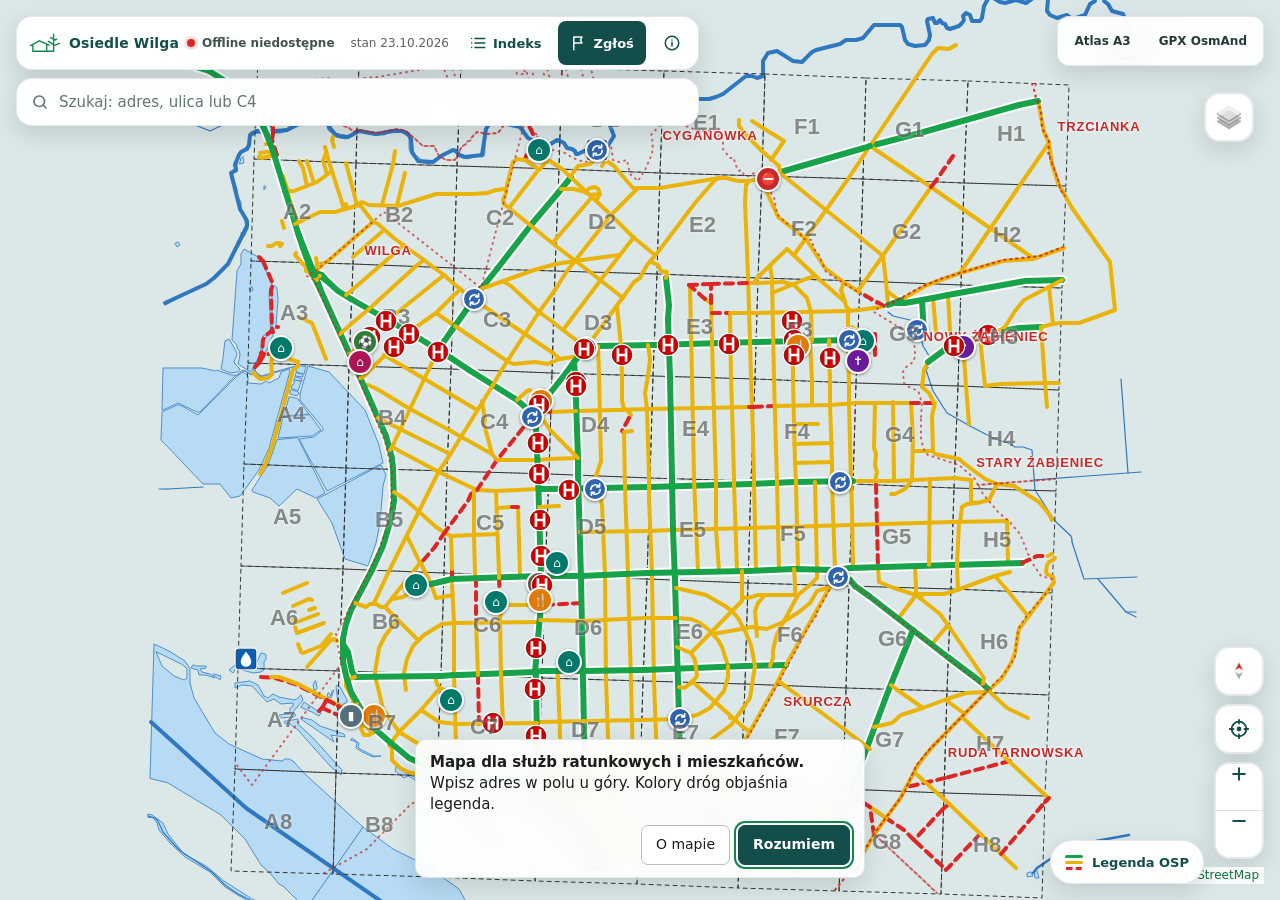
==== commit 0b67a7f5: "Mapa: bez przycisku „Wywóz odpadów” w pasku na komputerze (link zostaje w „O mapie”) Co-Authored-By:" ====
--- a/index.html
+++ b/index.html
@@ -237,7 +237,6 @@
   <p id="offline" role="status">Bez zasięgu: mapa z pamięci telefonu. Ulice, numery, drogi i hydranty działają. Podkład wróci z zasięgiem, a zgłoszone uwagi poczekają w telefonie i wyślą się same.</p>
 </div>
 <nav id="map-tools" aria-label="Status i pliki mapy">
-  <a href="odpady.html">Wywóz odpadów</a>
   <a href="atlas-a3.pdf" target="_blank" rel="noopener">Atlas A3</a>
   <a href="wilga-osmand.gpx" download>GPX OsmAnd</a>
 </nav>
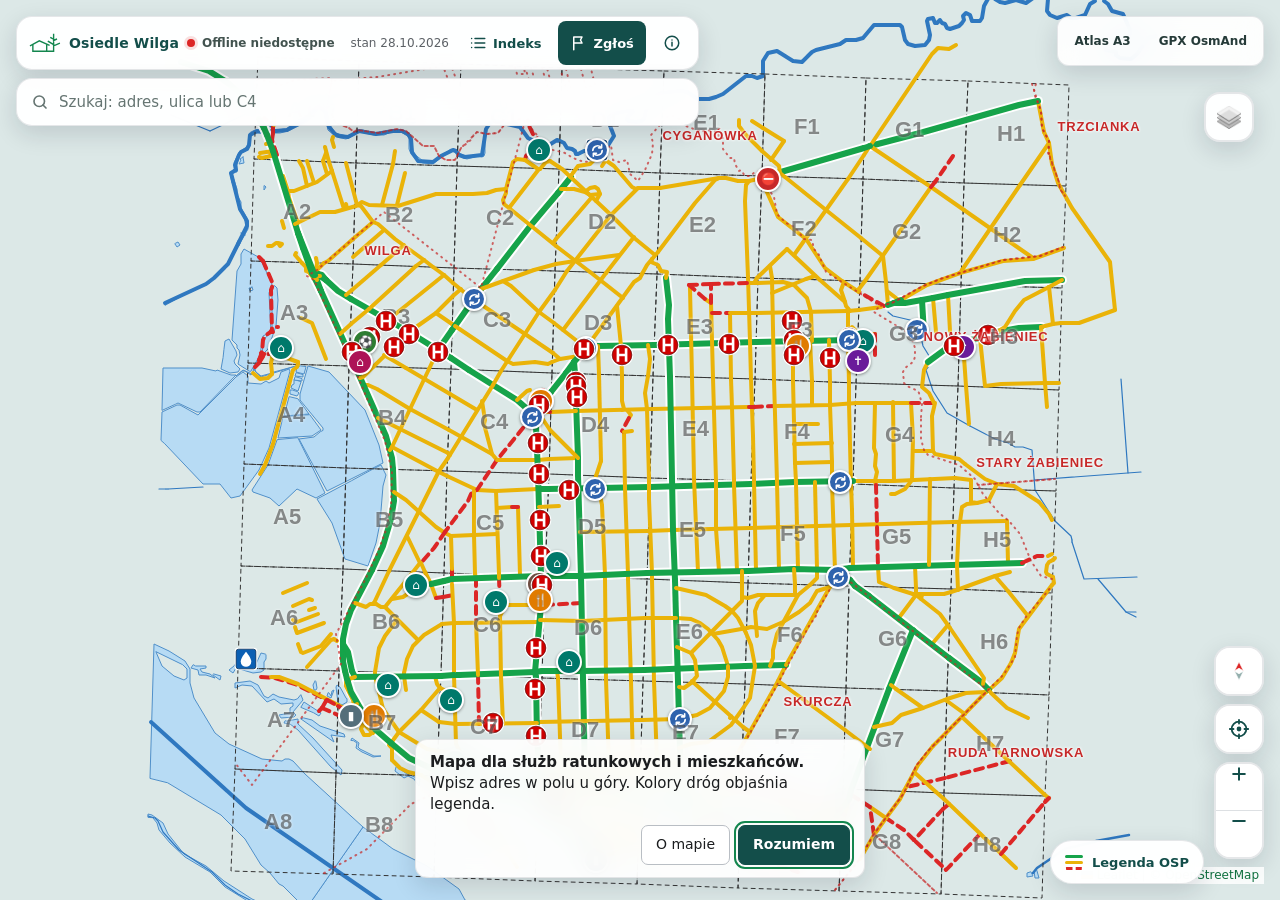
==== commit 38b40761: "Mapa: numer działki w dymku po kliknięciu numeru domu Co-Authored-By: Claude Opus 5.5 <noreply@anthr" ====
--- a/index.html
+++ b/index.html
@@ -346,7 +346,7 @@
 else if (h.length === 3 && h.every(isFinite)) map.setView([h[1], h[2]], h[0]); else map.setView([51.838, 21.418], 14);
 if (pinPoint) {
   const pinMarker = L.circleMarker(pinPoint, { radius: 12, color: '#dc2626', weight: 3, fillOpacity: .18 })
-    .bindPopup('Punkt ze zgłoszenia').addTo(map);
+    .bindPopup('Punkt ze zgłoszenia', { bezZglos: true }).addTo(map);
   map.whenReady(() => pinMarker.openPopup());
 }
 map.on('moveend', () => { const c = map.getCenter(), url = new URL(location.href);
@@ -627,7 +627,7 @@
   adr.features.forEach(f => {
     const [x, y] = f.geometry.coordinates;
     L.marker([y, x], { keyboard: false, icon: L.divIcon({ className: '', html: `<span class="nr">${esc(f.properties.n)}</span>`, iconSize: null, iconAnchor: [6, 7] }) })
-      .bindPopup(() => kartaWyniku(L.latLng(y, x), opisAdresu(f.properties), tekstAdresu(f.properties))).addTo(nrL);
+      .on('click', () => dymek(L.latLng(y, x), kartaWyniku(L.latLng(y, x), opisAdresu(f.properties), tekstAdresu(f.properties)), { autoPanPaddingTopLeft: [10, 125] })).addTo(nrL);
     indeks[tekstAdresu(f.properties)] = L.latLng(y, x);
   });
   zalezne(nrL, 17);
@@ -809,14 +809,14 @@
       c.width = Math.round(img.width * k); c.height = Math.round(img.height * k); c.getContext('2d').drawImage(img, 0, 0, c.width, c.height);
       URL.revokeObjectURL(img.src); ok(c.toDataURL('image/jpeg', .82)); };
     img.onerror = () => zle(new Error('Nie udało się odczytać zdjęcia.')); img.src = URL.createObjectURL(plik); });
-  const zglosW = ll => {
+  const zglosW = (ll, { typ, obiekt } = {}) => {
     document.body.classList.remove('tryb-zglos');
     const kom = wKomorce(ll), ul = najblizsza(ll);
     const link = `${location.origin}${location.pathname}?pin=${ll.lat.toFixed(5)},${ll.lng.toFixed(5)}#18/${ll.lat.toFixed(5)}/${ll.lng.toFixed(5)}`;
     const miejsce = `${ul ? ul[0] + (ul[1] > 15 ? ` (ok. ${ul[1]} m od ulicy)` : '') : 'brak ulicy w pobliżu'}, komórka ${kom || '—'}, GPS ${ll.lat.toFixed(5)}, ${ll.lng.toFixed(5)}`;
     const f = document.createElement('form'); f.className = 'zglos-popup';
-    f.innerHTML = `<p><b>${esc(ul ? ul[0] : 'Miejsce bez nazwy ulicy')}</b>, komórka ${esc(kom || '—')}</p>
-      <label>Czego dotyczy<select name="typ">${TYPY_UWAG.map(t => `<option>${esc(t)}</option>`).join('')}</select></label>
+    f.innerHTML = `${obiekt ? `<p>Dotyczy: <b>${esc(obiekt)}</b></p>` : ''}<p><b>${esc(ul ? ul[0] : 'Miejsce bez nazwy ulicy')}</b>, komórka ${esc(kom || '—')}</p>
+      <label>Czego dotyczy<select name="typ">${TYPY_UWAG.map(t => `<option${t === typ ? ' selected' : ''}>${esc(t)}</option>`).join('')}</select></label>
       <label>Opis<textarea name="opis" rows="4" maxlength="2000" required placeholder="Co jest nie tak i jak jest w rzeczywistości?"></textarea></label>
       <label>Zdjęcie lub zrzut ekranu (nieobowiązkowo)<input type="file" name="plik" accept="image/*"></label>
       <label class="aparat">📷 Zrób zdjęcie<input type="file" name="aparat" accept="image/*" capture="environment"></label>
@@ -902,7 +902,8 @@
       const o = L.circleMarker(h, { radius: 20, color: '#0369a1', weight: 4, fill: false, interactive: false }).addTo(map); setTimeout(() => map.removeLayer(o), 6000);
       return; }
     const report = e.target.closest('.selection-report');
-    if (report) { map.closePopup(); document.getElementById('selection-card').hidden = true; zglosW(L.latLng(Number(report.dataset.lat), Number(report.dataset.lng))); return; }
+    if (report) { map.closePopup(); document.getElementById('selection-card').hidden = true;
+      zglosW(L.latLng(Number(report.dataset.lat), Number(report.dataset.lng)), { typ: report.dataset.typ, obiekt: report.dataset.obiekt }); return; }
     const b = e.target.closest('.kopiuj'); if (!b) return;
     const t = b.dataset.kopia;
     (navigator.clipboard ? navigator.clipboard.writeText(t) : Promise.reject())
@@ -910,6 +911,17 @@
       .catch(() => { powiedz(t); }); // bez dostępu do schowka: tekst do przepisania lub zaznaczenia
   });
   let ja, jaKolo, poUstaleniu;
+  // każdy dymek dostaje przycisk „Zgłoś uwagę” z miejscem kliknięcia; typ uwagi podpowiada się z rodzaju obiektu
+  const wstawZglos = p => {
+    const el = p._contentNode, ll = p.getLatLng();
+    if (!el || !ll || p.options.bezZglos || el.querySelector('.selection-report, .zglos-popup')) return;
+    const tekst = el.textContent, obiekt = (el.querySelector('b') || {}).textContent || '';
+    const typ = /hydrant|zbiornik/i.test(tekst) ? 'Hydrant lub zbiornik wody' : /stromy podjazd/i.test(tekst) ? 'Droga nieprzejezdna lub trudny dojazd'
+      : Object.values(OPIS_DROGI).some(o => tekst.includes(o)) ? 'Droga przejezdna, a na mapie oznaczona inaczej' : '';
+    el.insertAdjacentHTML('beforeend', `<div class="dymek-akcje karta-wyniku"><button type="button" class="selection-report dymek-zglos" data-lat="${ll.lat}" data-lng="${ll.lng}" data-typ="${esc(typ)}" data-obiekt="${esc(obiekt)}">Zgłoś uwagę</button></div>`);
+  };
+  const tresciDymku = L.Popup.prototype._updateContent;
+  L.Popup.prototype._updateContent = function () { tresciDymku.call(this); wstawZglos(this); };
   const lok = new (L.Control.extend({ onAdd() {
     const d = L.DomUtil.create('div', 'leaflet-bar lok');
     d.innerHTML = '<a role="button" href="#" title="Pokaż moje położenie" aria-label="Pokaż moje położenie"><svg viewBox="0 0 24 24" width="22" height="22" fill="none" stroke="currentColor" stroke-width="2" stroke-linecap="round"><circle cx="12" cy="12" r="8"/><path d="M12 2v4M12 18v4M2 12h4M18 12h4"/><circle cx="12" cy="12" r="1.6" fill="currentColor"/></svg></a>';
--- a/map-ui.css
+++ b/map-ui.css
@@ -331,3 +331,4 @@
 /* panel „O mapie” pod nowym, wyższym paskiem (nazwa + wyszukiwanie) */
 #info { top: 128px; max-height: calc(100dvh - 144px); }
 @media (max-width: 760px) { #info { top: 118px; max-height: calc(100dvh - 128px); } }
+.dymek-akcje.karta-wyniku { display: flex; margin-top: 8px; }
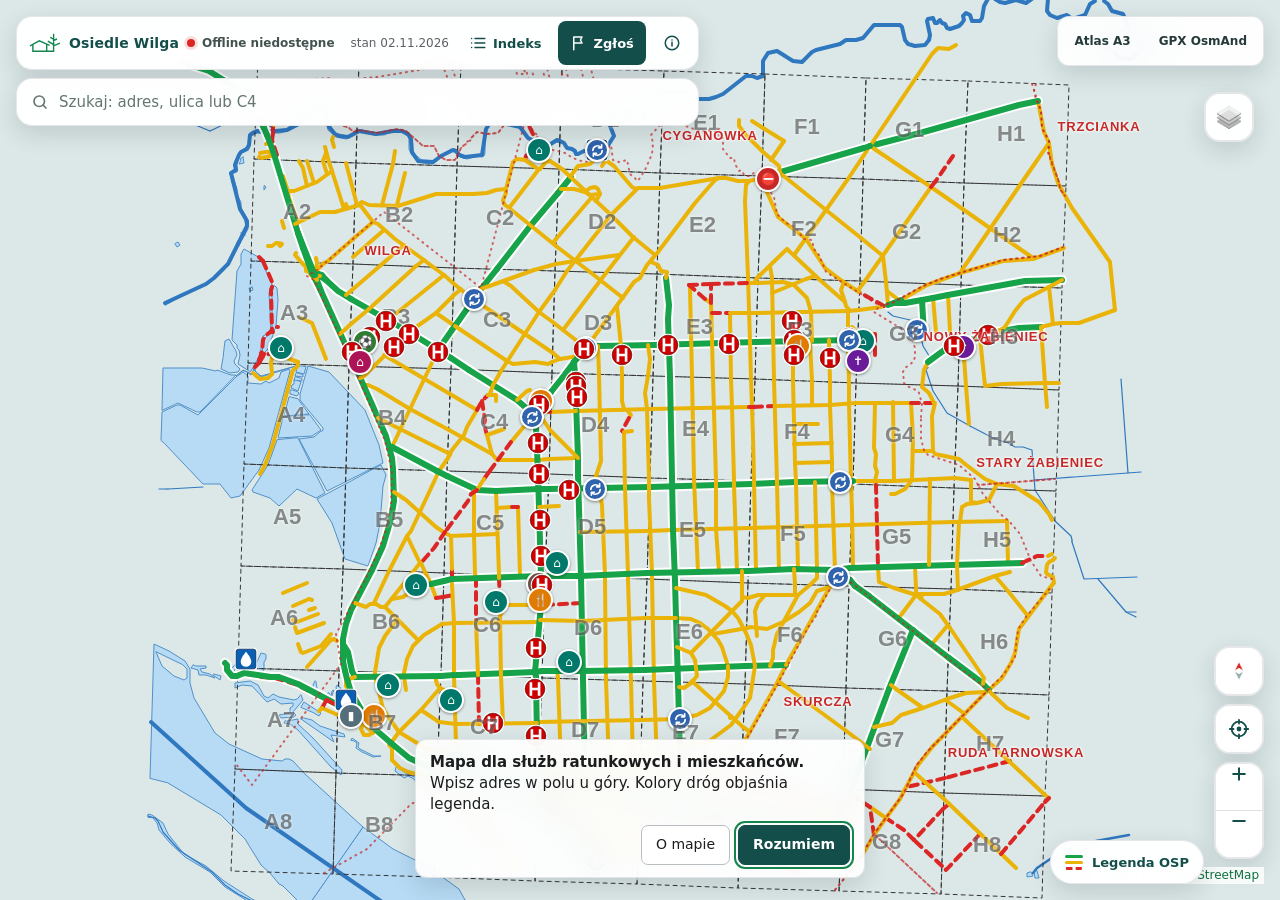
==== commit 85b99cfd: "O mapie: liczniki zgłoszonych i naniesionych uwag zamiast zdania Co-Authored-By: Claude Opus 5.5 <no" ====
--- a/index.html
+++ b/index.html
@@ -215,6 +215,10 @@
     #zglos-pasek { right:10px; transform:none; width:auto; max-width:none; }
     #zglos-pasek span { flex-basis:calc(100% - 36px); } /* tekst w pierwszym wierszu, trzy przyciski razem pod nim */
   }
+  #licznik { display: flex; gap: 8px; margin: 12px 0; }
+  #licznik:empty { display: none; }
+  #licznik div { flex: 1; font-size: 13px; line-height: 1.3; color: var(--muted); }
+  #licznik b { display: block; font-size: 24px; line-height: 1.2; color: var(--link); }
 </style>
 <link rel="stylesheet" href="map-ui.css">
 </head>
@@ -248,8 +252,8 @@
     <p>Mapa powstała jako oddolna inicjatywa mieszkańca Osiedla Wilga, wsparta przez Sołtysa Osiedla Wilga, Marcina Olkowicza.</p>
     <p>Pomysł narodził się na zebraniu wiejskim, w dyskusji ze strażakami: w lesie gubi się sygnał GPS, a trafienie pod właściwy adres zajmuje cenne minuty. Dlatego mapa ma przede wszystkim <b>ułatwić służbom ratunkowym dojazd do posesji</b>: pokazuje nazwy ulic i numery domów, przejezdność dróg dla wozów strażackich, hydranty, zbiorniki wody i strome podjazdy.</p>
     <p>To wersja robocza, uzupełniana na bieżąco<span id="stan-info"></span>. Przejezdność dróg i stromizny są wstępne i weryfikowane razem z jednostkami OSP.</p>
+    <div id="licznik"></div>
     <p>Widzisz błąd albo brak? Kliknij <b>Zgłoś</b>, przesuń mapę tak, żeby pinezka wskazała miejsce, i kliknij <b>Zgłoś tutaj</b>: nie trzeba się logować, można dołączyć zdjęcie z terenu albo zrzut ekranu. Każdą uwagę sprawdzamy, zanim zmienimy mapę.</p>
-    <p id="licznik"></p>
     <p>Raz otwarta mapa działa potem także bez zasięgu: ulice, numery, drogi i hydranty są zapisane w telefonie. Bez połączenia nie wczytuje się tylko podkład (OSM, ortofotomapa) i nie da się wysłać uwagi.</p>
     <p>Terminy wywozu śmieci: <a href="odpady.html">harmonogram wywozu odpadów</a>, z kalendarzem do telefonu, który przypomni dzień wcześniej.</p>
     <p>Wersja do druku: <a href="atlas-a3.pdf" target="_blank" rel="noopener">atlas A3 w PDF</a> (8 arkuszy, ok. 9 MB) z legendą i indeksem ulic.</p>
@@ -799,8 +803,8 @@
     .then(r => { if (!r.ok) throw new Error(r.blad || 'Nie udało się zapisać uwagi.'); return r; });
   const UWAGI_URL = 'https://script.google.com/macros/s/AKfycbx5_boeKa5TW8bYz6l0BVVLcDrarPWOq-bw0F1mqtb853NetDbo1quVrEEqta77Y_FK_Q/exec';
   // licznik uwag w „O mapie”: same liczby z arkusza uwag; bez sieci po prostu się nie pokazuje
-  fetch(UWAGI_URL).then(r => r.json()).then(r => { if (r.liczba) document.getElementById('licznik').textContent =
-    `Zgłoszone uwagi: ${r.liczba}, naniesione na mapę: ${r.naniesione}.`; }).catch(() => {});
+  fetch(UWAGI_URL).then(r => r.json()).then(r => { if (r.liczba) document.getElementById('licznik').innerHTML =
+    [[r.liczba, 'zgłoszonych uwag'], [r.naniesione, 'naniesionych na mapę'], [r.liczba - r.naniesione, 'bez zmiany lub w toku']].map(([n, t]) => `<div><b>${n}</b>${t}</div>`).join(''); }).catch(() => {});
   const TYPY_UWAG = ['Droga nieprzejezdna lub trudny dojazd', 'Droga przejezdna, a na mapie oznaczona inaczej', 'Wąski przejazd lub przeszkoda (brama, szlaban, gałęzie, mostek)',
     'Trudno trafić / brak oznakowania', 'Hydrant lub zbiornik wody', 'Numer domu lub adres', 'Nazwa ulicy', 'Brakująca droga lub skrót', 'Inne'];
   // zdjęcie z telefonu zmniejszone do 1600 px (JPEG), żeby wysyłka działała też przy słabym zasięgu
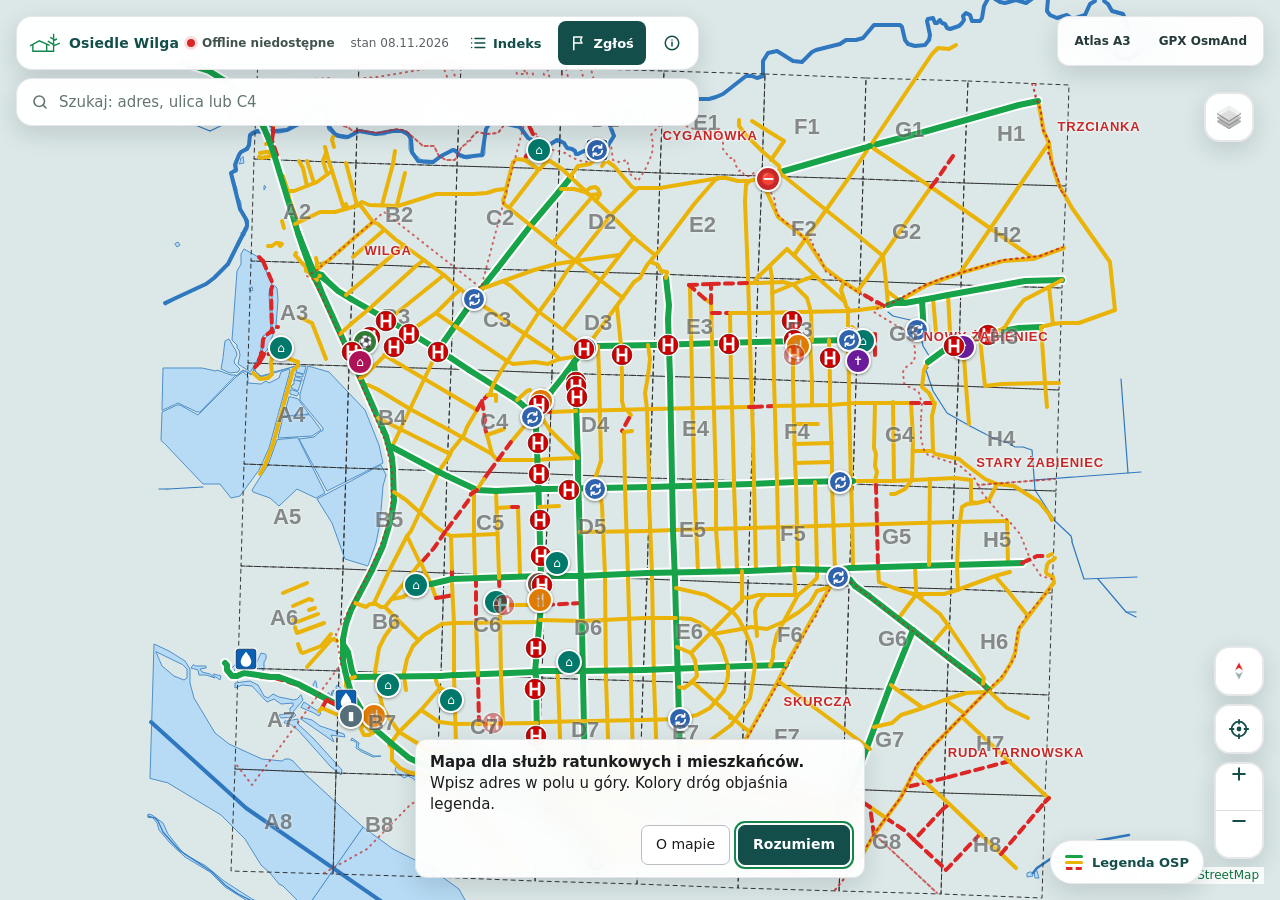
==== commit 5ae0a12e: "Niesprawne hydranty wg Wod-Kan Wilga (stan 30.09.2026) Co-Authored-By: Claude Opus 5.5 <noreply@anth" ====
--- a/index.html
+++ b/index.html
@@ -277,6 +277,7 @@
   <div class="lw"><i style="border-color:#dc2626;border-top-style:dashed"></i>nieprzejezdna, dojście pieszo</div>
   <h2>Woda dla straży</h2>
   <div class="lw"><img src="ikony/hydrant.svg" alt="">hydrant sprawdzony w terenie (działanie niesprawdzone)</div>
+  <div class="lw"><img src="ikony/hydrant.svg" alt="" style="opacity:.45">hydrant niesprawny wg wodociągów gminy</div>
   <div class="lw"><img src="ikony/hydrant_do_weryfikacji.svg" alt="">hydrant z mapy sieci — niesprawdzony</div>
   <div class="lw"><img src="ikony/zbiornik.svg" alt="">zbiornik wodny</div>
   <h2>Stromy podjazd (grot = pod górę)</h2>
@@ -638,9 +639,10 @@
 
   const ikona = (src, s = 24) => L.icon({ iconUrl: src, iconSize: [s, s], iconAnchor: [s / 2, s / 2], popupAnchor: [0, -s / 2] });
   const hydPewne = L.geoJSON(hyd, { filter: f => f.properties.t !== 'do_weryfikacji',
-    pointToLayer: (f, ll) => { const zb = f.properties.t === 'zbiornik_wodny', n = zb ? 'Zbiornik wodny' : 'Hydrant sprawdzony w terenie';
-      return L.marker(ll, { icon: ikona(zb ? 'ikony/zbiornik.svg' : 'ikony/hydrant.svg'), alt: n, title: n }); },
-    onEachFeature: (f, l) => l.bindPopup(f.properties.t === 'zbiornik_wodny' ? '<b>Zbiornik wodny</b>' : '<b>Hydrant</b><br>Sprawdzony w terenie (stoi). Nie sprawdzano, czy działa.') });
+    pointToLayer: (f, ll) => { const zb = f.properties.t === 'zbiornik_wodny', n = zb ? 'Zbiornik wodny' : f.properties.s ? 'Hydrant niesprawny' : 'Hydrant sprawdzony w terenie';
+      return L.marker(ll, { icon: ikona(zb ? 'ikony/zbiornik.svg' : 'ikony/hydrant.svg'), alt: n, title: n, opacity: f.properties.s ? .45 : 1 }); },
+    onEachFeature: (f, l) => l.bindPopup(f.properties.t === 'zbiornik_wodny' ? '<b>Zbiornik wodny</b>'
+      : f.properties.s ? `<b>Hydrant niesprawny</b><br>${esc(f.properties.s)}.` : '<b>Hydrant</b><br>Sprawdzony w terenie (stoi). Nie sprawdzano, czy działa.') });
   dodaj('Hydranty i zbiorniki', hydPewne);
   dodaj('Hydranty do sprawdzenia (z mapy sieci)', L.geoJSON(hyd, { filter: f => f.properties.t === 'do_weryfikacji',
     pointToLayer: (f, ll) => L.marker(ll, { icon: ikona('ikony/hydrant_do_weryfikacji.svg', 22), alt: 'Hydrant z mapy sieci, niesprawdzony', title: 'Hydrant z mapy sieci, niesprawdzony' }),
@@ -698,7 +700,7 @@
   const najblizszyHydrant = ll => {
     let best = [Infinity, null];
     hyd.features.forEach(f => {
-      if (f.properties.t !== 'hydrant') return;
+      if (f.properties.t !== 'hydrant' || f.properties.s) return;  // bez niesprawnych
       const [lng, lat] = f.geometry.coordinates, distance = map.distance(ll, [lat, lng]);
       if (distance < best[0]) best = [distance, f];
     });
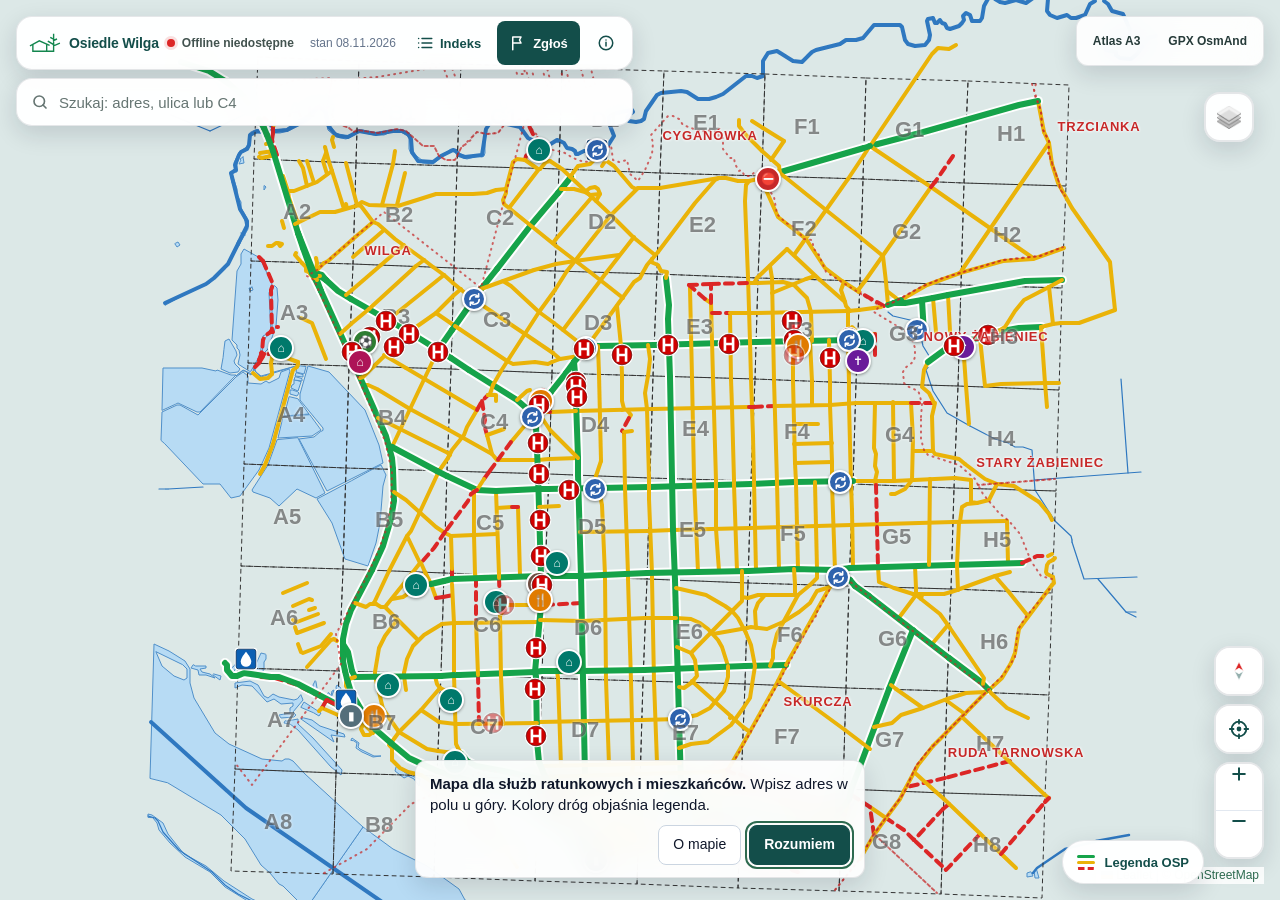
==== commit 615bf9a1: "Wygląd: neutralne tła slate, grafitowy tekst, zieleń #2d6a4f tylko jako akcent Co-Authored-By: Claud" ====
--- a/index.html
+++ b/index.html
@@ -122,7 +122,7 @@
   #info { top:calc(var(--bar-h) + 76px); left:10px; right:10px; max-width:460px; display:none; max-height:calc(100vh - var(--bar-h) - 100px); overflow:auto; }
   body.info-otwarte #legenda { display:none; }
   #zglos-pasek { top:calc(var(--bar-h) + 76px); left:50%; transform:translateX(-50%); padding:10px 12px 10px 14px; font-size:16px; font-weight:600; display:none; align-items:center; gap:10px;
-    background:var(--wilga); color:#fff; border-color:var(--wilga); width:max-content; max-width:calc(100vw - 20px); box-sizing:border-box; }
+    background:#0f172a; color:#fff; border-color:#0f172a; width:max-content; max-width:calc(100vw - 20px); box-sizing:border-box; }
   body.tryb-zglos #zglos-pasek { display:flex; flex-wrap:wrap; justify-content:flex-end; }
   #zglos-pasek span { min-width:180px; }
   .lok a { display:flex; align-items:center; justify-content:center; cursor:pointer; }
@@ -132,7 +132,7 @@
   #zglos-pasek span { flex:1; line-height:1.35; }
   #zglos-pasek button { flex:none; font:inherit; font-size:14px; padding:5px 10px; color:#fff; background:none; border:1px solid rgba(255,255,255,.7); border-radius:7px; cursor:pointer; }
   #zglos-pasek button:hover { background:rgba(255,255,255,.15); }
-  #zglos-pasek #zglos-ok { background:#fff; color:var(--wilga); border-color:#fff; font-weight:700; font-size:15px; }
+  #zglos-pasek #zglos-ok { background:#fff; color:#0f172a; border-color:#fff; font-weight:600; font-size:15px; }
   .polnoc a { display:flex; align-items:center; justify-content:center; cursor:pointer; }
   /* podpowiedź na środku mapy: pinezka i „stuknięcie”; nie przechwytuje kliknięć */
   #zglos-wskaz { position:absolute; z-index:900; left:50%; top:calc(50% + var(--bar-h) / 2); width:0; height:0; pointer-events:none; display:none; }
--- a/wilga.css
+++ b/wilga.css
@@ -1,43 +1,49 @@
-/* Osiedle Wilga — wspólny motyw trzech stron (wilga / mapa-osiedle-wilga / tabliczki-adresowe).
+/* Osiedle Wilga — wspólny motyw (neutralne tła slate, grafitowy tekst, zieleń tylko jako akcent) trzech stron (wilga / mapa-osiedle-wilga / tabliczki-adresowe).
    Ten sam plik leży w każdym repozytorium; zmieniasz go w jednym, kopiujesz do pozostałych. */
 :root {
   color-scheme: light;
-  --wilga: #13864e;          /* Zieleń Wilgi, rgb(19,134,78) */
-  --wilga-hover: #0e6b3e;
+  /* Zieleń Wilgi tylko jako akcent: przycisk główny, stan aktywny, focus, znak. Nigdy jako tło sekcji. */
+  --wilga: #2d6a4f;
+  --wilga-hover: #1e3a2f;
   --on-wilga: #ffffff;
-  --link: #10703f;
+  --link: #2d6a4f;
   --bg: #ffffff;
   --surface: #ffffff;
-  --surface-2: #f3f4f5;
-  --text: #1b1d1f;
-  --muted: #5c6166;
-  --border: #dde0e3;
-  --border-strong: #b9bec4;
+  --surface-2: #f1f5f9;
+  --surface-3: #f8fafc;
+  --text: #0f172a;
+  --muted: #64748b;
+  --border: #e2e8f0;
+  --border-strong: #cbd5e1;
   --edge: transparent;      /* obramowanie elementów z cieniem: w jasnym wystarcza cień */
-  --focus: #13864e;
-  --shadow: 0 1px 2px rgb(0 0 0 / 8%), 0 4px 14px rgb(0 0 0 / 7%);
-  --font: system-ui, "Segoe UI", Roboto, "Helvetica Neue", Arial, sans-serif;
+  --focus: #2d6a4f;
+  --shadow: 0 1px 2px rgb(15 23 42 / 6%), 0 4px 16px rgb(15 23 42 / 6%);
+  --font: -apple-system, BlinkMacSystemFont, "Segoe UI", Roboto, "Helvetica Neue", Arial, sans-serif;
   --bar-h: 52px;
 }
 @media (prefers-color-scheme: dark) {
   :root {
     color-scheme: dark;
-    --wilga: #13864e;
-    --link: #5fd39a;
-    --bg: #121314;
-    --surface: #1c1d1f;
-    --surface-2: #26282b;
-    --text: #e8eaec;
-    --muted: #a3a8ae;
-    --border: #34373b;
-    --border-strong: #4a4e53;
-    --edge: #34373b;
-    --focus: #5fd39a;
+    --wilga: #2d6a4f;
+    --wilga-hover: #3a8463;
+    --link: #74c69d;
+    --bg: #0f172a;
+    --surface: #1e293b;
+    --surface-2: #273449;
+    --surface-3: #172033;
+    --text: #f1f5f9;
+    --muted: #94a3b8;
+    --border: #334155;
+    --border-strong: #475569;
+    --edge: #334155;
+    --focus: #74c69d;
     --shadow: 0 1px 2px rgb(0 0 0 / 40%), 0 6px 18px rgb(0 0 0 / 35%);
   }
 }
 
-::selection { background: color-mix(in srgb, var(--wilga) 28%, transparent); }
+::selection { background: color-mix(in srgb, var(--wilga) 22%, transparent); }
+body { -webkit-font-smoothing: antialiased; }
+h1, h2, h3 { letter-spacing: -0.015em; }
 :focus-visible { outline: 2px solid var(--focus); outline-offset: 2px; }
 a { color: var(--link); text-underline-offset: 3px; }
 
@@ -54,7 +60,7 @@
 .wilga-brand {
   display: flex; align-items: center; gap: 9px;
   color: var(--text); text-decoration: none;
-  font-weight: 700; font-size: 15px; letter-spacing: .01em; white-space: nowrap;
+  font-weight: 600; font-size: 15px; letter-spacing: -0.01em; white-space: nowrap;
 }
 .wilga-znak { width: 44px; height: 27px; color: var(--link); flex: none; }
 .wilga-nav { display: flex; height: 100%; gap: 4px; overflow-x: auto; scrollbar-width: none; }
@@ -62,11 +68,11 @@
   display: flex; align-items: center; height: 100%;
   padding: 0 12px;
   color: var(--muted); text-decoration: none;
-  font-size: 14px; font-weight: 600; white-space: nowrap;
+  font-size: 14px; font-weight: 500; white-space: nowrap;
   border-bottom: 2px solid transparent; margin-bottom: -1px;
 }
 .wilga-nav a:hover { color: var(--text); }
-.wilga-nav a[aria-current="page"] { color: var(--link); border-bottom-color: var(--wilga); }
+.wilga-nav a[aria-current="page"] { color: var(--text); font-weight: 600; border-bottom-color: var(--link); }
 @media (max-width: 520px) {
   .wilga-bar { gap: 10px; padding: 0 10px; }
   .wilga-brand span { display: none; }
@@ -75,13 +81,13 @@
 
 /* Przyciski */
 .btn-primary {
-  border: 1px solid var(--wilga); border-radius: 7px;
+  border: 1px solid var(--wilga); border-radius: 8px;
   background: var(--wilga); color: var(--on-wilga);
-  font: inherit; font-weight: 650; cursor: pointer;
+  font: inherit; font-weight: 600; cursor: pointer;
 }
 .btn-primary:hover:not(:disabled) { background: var(--wilga-hover); border-color: var(--wilga-hover); }
 .btn-secondary {
-  border: 1px solid var(--border-strong); border-radius: 7px;
+  border: 1px solid var(--border-strong); border-radius: 8px;
   background: var(--surface); color: var(--text);
   font: inherit; cursor: pointer;
 }
--- a/map-ui.css
+++ b/map-ui.css
@@ -13,7 +13,7 @@
 
 html,
 body { width: 100%; height: 100%; overflow: hidden; }
-body { font-family: "Aptos", "Segoe UI Variable", system-ui, sans-serif; } /* bez krojów, których strona nie wczytuje */
+body { font-family: var(--font); } /* systemowy krój z wilga.css */
 html body #map { position: fixed; inset: 0; width: 100vw; height: 100vh; height: 100dvh; background: #dce8e7; }
 
 .map-hud,
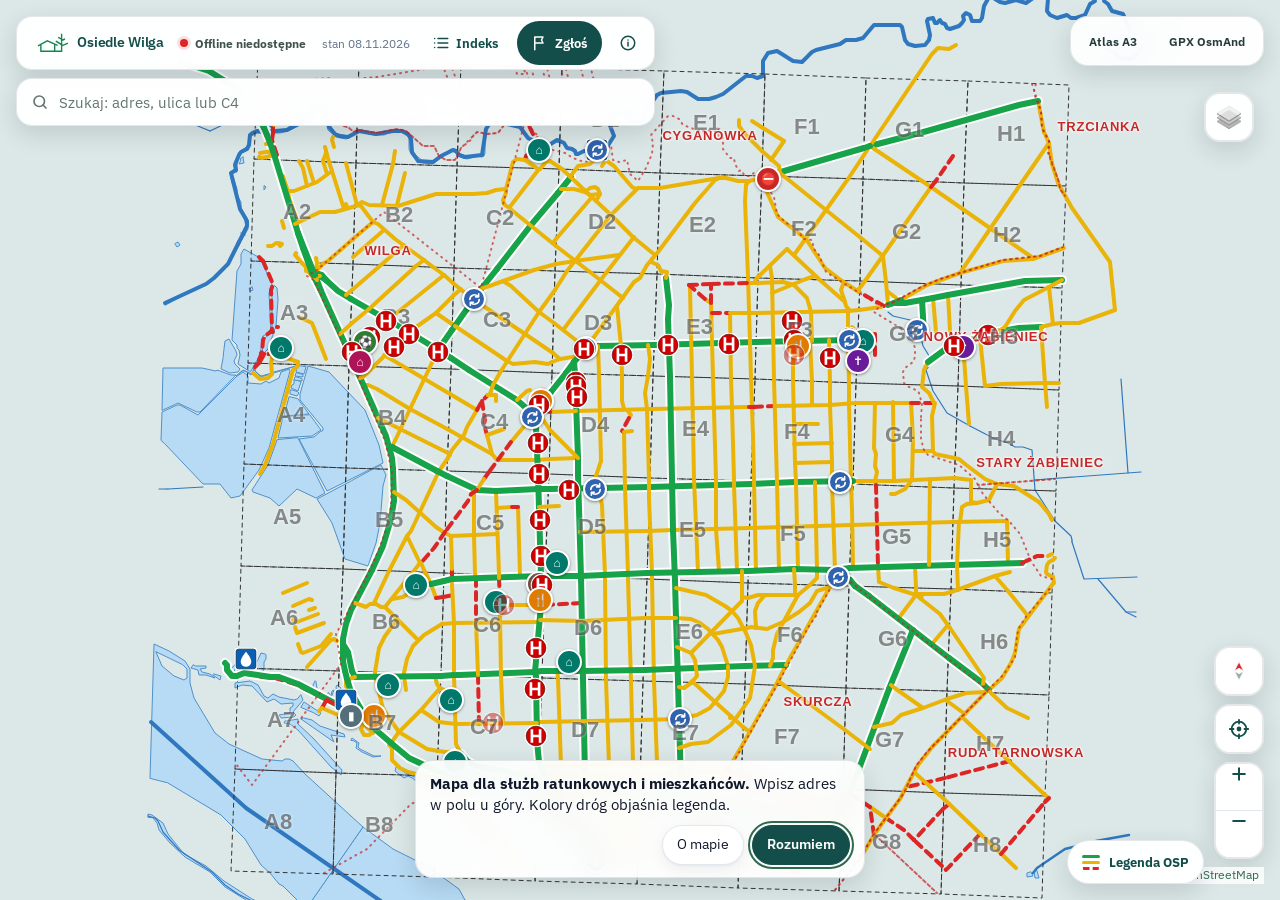
==== commit 42250785: "Mapa bez wzmianki o odpadach (na razie dla służb); strona odpadów publiczna, bez linku do mapy Co-Au" ====
--- a/index.html
+++ b/index.html
@@ -255,7 +255,6 @@
     <div id="licznik"></div>
     <p>Widzisz błąd albo brak? Kliknij <b>Zgłoś</b>, przesuń mapę tak, żeby pinezka wskazała miejsce, i kliknij <b>Zgłoś tutaj</b>: nie trzeba się logować, można dołączyć zdjęcie z terenu albo zrzut ekranu. Każdą uwagę sprawdzamy, zanim zmienimy mapę.</p>
     <p>Raz otwarta mapa działa potem także bez zasięgu: ulice, numery, drogi i hydranty są zapisane w telefonie. Bez połączenia nie wczytuje się tylko podkład (OSM, ortofotomapa) i nie da się wysłać uwagi.</p>
-    <p>Terminy wywozu śmieci: <a href="odpady.html">harmonogram wywozu odpadów</a>, z kalendarzem do telefonu, który przypomni dzień wcześniej.</p>
     <p>Wersja do druku: <a href="atlas-a3.pdf" target="_blank" rel="noopener">atlas A3 w PDF</a> (8 arkuszy, ok. 9 MB) z legendą i indeksem ulic.</p>
     <p>Do nawigacji: <a href="wilga-osmand.gpx" download>plik GPX</a> (drogi w kolorach przejezdności, hydranty, miejsca do zawracania) do otwarcia w OsmAnd; widać go też w Android Auto.</p>
     <p>Mapę obracasz dwoma palcami (na komputerze: Shift + kółko myszy). Przycisk ze strzałką ustawia północ z powrotem u góry.</p>
--- a/wilga.css
+++ b/wilga.css
@@ -1,94 +1,136 @@
-/* Osiedle Wilga — wspólny motyw (neutralne tła slate, grafitowy tekst, zieleń tylko jako akcent) trzech stron (wilga / mapa-osiedle-wilga / tabliczki-adresowe).
-   Ten sam plik leży w każdym repozytorium; zmieniasz go w jednym, kopiujesz do pozostałych. */
+/* Osiedle Wilga: wspólny motyw stron (wilga / mapa-osiedle-wilga / tabliczki-adresowe / robocze / serwer).
+   Zasady: STYLE-GUIDE goliat.dev + sekcja „UI i design system” w CLAUDE.md.
+   Ten sam plik (i katalog fonts/) leży w każdym repozytorium; zmieniasz go w Strona/, kopiujesz do pozostałych. */
+@import url("fonts/plex.css");
+
 :root {
   color-scheme: light;
-  /* Zieleń Wilgi tylko jako akcent: przycisk główny, stan aktywny, focus, znak. Nigdy jako tło sekcji. */
-  --wilga: #2d6a4f;
+  /* tokeny wg przewodnika */
+  --bg: #ffffff;
+  --sidebar-bg: #f8fafc;
+  --surface: #ffffff;
+  --surface-muted: #f1f5f9;
+  --border: #e2e8f0;
+  --text: #0f172a;
+  --text-muted: #64748b;
+  --accent: #2d6a4f;          /* Zieleń Wilgi jako akcent: 10%, nigdy tło dużej powierzchni */
+  --accent-on: #ffffff;
+  --accent-soft: rgb(45 106 79 / 11%);
+  --focus: #2d6a4f;
+  --shadow-sm: 0 1px 2px rgb(15 23 42 / 5%), 0 6px 16px rgb(15 23 42 / 6%);
+  --shadow-md: 0 2px 4px rgb(15 23 42 / 6%), 0 14px 28px rgb(15 23 42 / 10%);
+  --font: "IBM Plex Sans", -apple-system, BlinkMacSystemFont, "Segoe UI", Roboto, sans-serif;
+  --mono: "IBM Plex Mono", ui-monospace, "SFMono-Regular", Consolas, monospace;
+  --radius-card: 18px;
+  --side-w: 264px;
+  --bar-h: 56px;
+  /* starsze nazwy, których używają strony */
+  --wilga: var(--accent);
   --wilga-hover: #1e3a2f;
-  --on-wilga: #ffffff;
+  --on-wilga: var(--accent-on);
   --link: #2d6a4f;
-  --bg: #ffffff;
-  --surface: #ffffff;
-  --surface-2: #f1f5f9;
+  --surface-2: var(--surface-muted);
   --surface-3: #f8fafc;
-  --text: #0f172a;
-  --muted: #64748b;
-  --border: #e2e8f0;
+  --muted: var(--text-muted);
   --border-strong: #cbd5e1;
-  --edge: transparent;      /* obramowanie elementów z cieniem: w jasnym wystarcza cień */
-  --focus: #2d6a4f;
-  --shadow: 0 1px 2px rgb(15 23 42 / 6%), 0 4px 16px rgb(15 23 42 / 6%);
-  --font: -apple-system, BlinkMacSystemFont, "Segoe UI", Roboto, "Helvetica Neue", Arial, sans-serif;
-  --bar-h: 52px;
+  --edge: transparent;
+  --shadow: var(--shadow-sm);
 }
 @media (prefers-color-scheme: dark) {
-  :root {
+  :root:not([data-theme="light"]) {
     color-scheme: dark;
-    --wilga: #2d6a4f;
-    --wilga-hover: #3a8463;
-    --link: #74c69d;
-    --bg: #0f172a;
-    --surface: #1e293b;
-    --surface-2: #273449;
-    --surface-3: #172033;
-    --text: #f1f5f9;
-    --muted: #94a3b8;
-    --border: #334155;
-    --border-strong: #475569;
-    --edge: #334155;
-    --focus: #74c69d;
-    --shadow: 0 1px 2px rgb(0 0 0 / 40%), 0 6px 18px rgb(0 0 0 / 35%);
+    --bg: #0f172a; --sidebar-bg: #111c31; --surface: #1e293b; --surface-muted: #273449; --border: #334155;
+    --text: #f1f5f9; --text-muted: #94a3b8;
+    --accent: #2d6a4f; --accent-on: #ffffff; --accent-soft: rgb(116 198 157 / 14%); --focus: #74c69d;
+    --shadow-sm: 0 1px 2px rgb(0 0 0 / 45%), 0 8px 20px rgb(0 0 0 / 40%);
+    --shadow-md: 0 2px 6px rgb(0 0 0 / 50%), 0 16px 36px rgb(0 0 0 / 55%);
+    --wilga-hover: #3a8463; --link: #74c69d; --surface-3: #172033; --border-strong: #475569; --edge: #334155;
   }
 }
+:root[data-theme="dark"] {
+  color-scheme: dark;
+  --bg: #0f172a; --sidebar-bg: #111c31; --surface: #1e293b; --surface-muted: #273449; --border: #334155;
+  --text: #f1f5f9; --text-muted: #94a3b8;
+  --accent: #2d6a4f; --accent-on: #ffffff; --accent-soft: rgb(116 198 157 / 14%); --focus: #74c69d;
+  --shadow-sm: 0 1px 2px rgb(0 0 0 / 45%), 0 8px 20px rgb(0 0 0 / 40%);
+  --shadow-md: 0 2px 6px rgb(0 0 0 / 50%), 0 16px 36px rgb(0 0 0 / 55%);
+  --wilga-hover: #3a8463; --link: #74c69d; --surface-3: #172033; --border-strong: #475569; --edge: #334155;
+}
 
-::selection { background: color-mix(in srgb, var(--wilga) 22%, transparent); }
+::selection { background: var(--accent-soft); }
+:focus-visible { outline: 2px solid var(--focus); outline-offset: 2px; }
 body { -webkit-font-smoothing: antialiased; }
-h1, h2, h3 { letter-spacing: -0.015em; }
-:focus-visible { outline: 2px solid var(--focus); outline-offset: 2px; }
+h1, h2, h3 { letter-spacing: -0.015em; text-wrap: balance; }
 a { color: var(--link); text-underline-offset: 3px; }
 
-/* Wspólny pasek nawigacji */
+/* Wspólny pasek: na wąskim ekranie górny, od 880 px boczny (stały, nie przewija się z treścią) */
 .wilga-bar {
   position: sticky; top: 0; z-index: 2000;
   height: var(--bar-h);
-  display: flex; align-items: center; gap: 22px;
-  padding: 0 20px;
-  background: var(--surface);
-  border-bottom: 1px solid var(--border);
+  display: flex; align-items: center; gap: 16px;
+  padding: 0 16px;
+  background: color-mix(in srgb, var(--sidebar-bg) 92%, transparent);
+  backdrop-filter: saturate(1.4) blur(12px);
+  box-shadow: 0 1px 0 var(--border);
   font-family: var(--font);
 }
 .wilga-brand {
-  display: flex; align-items: center; gap: 9px;
+  display: flex; align-items: center; gap: 10px;
   color: var(--text); text-decoration: none;
   font-weight: 600; font-size: 15px; letter-spacing: -0.01em; white-space: nowrap;
 }
-.wilga-znak { width: 44px; height: 27px; color: var(--link); flex: none; }
-.wilga-nav { display: flex; height: 100%; gap: 4px; overflow-x: auto; scrollbar-width: none; }
+.wilga-brand small { display: none; }
+.wilga-znak { width: 40px; height: 25px; color: var(--link); flex: none; }
+.wilga-nav { display: flex; align-items: center; gap: 4px; min-width: 0; overflow-x: auto; scrollbar-width: none; }
 .wilga-nav a {
-  display: flex; align-items: center; height: 100%;
-  padding: 0 12px;
-  color: var(--muted); text-decoration: none;
+  display: flex; align-items: center; min-height: 36px;
+  padding: 0 14px; border-radius: 999px;
+  color: var(--text-muted); text-decoration: none;
   font-size: 14px; font-weight: 500; white-space: nowrap;
-  border-bottom: 2px solid transparent; margin-bottom: -1px;
 }
-.wilga-nav a:hover { color: var(--text); }
-.wilga-nav a[aria-current="page"] { color: var(--text); font-weight: 600; border-bottom-color: var(--link); }
+.wilga-nav a:hover { color: var(--text); background: var(--surface-muted); }
+.wilga-nav a[aria-current="page"] { color: var(--link); background: var(--accent-soft); font-weight: 600; }
+.wilga-stopka { display: none; }
 @media (max-width: 520px) {
-  .wilga-bar { gap: 10px; padding: 0 10px; }
-  .wilga-brand span { display: none; }
-  .wilga-nav a { padding: 0 9px; font-size: 13.5px; }
+  .wilga-bar { gap: 8px; padding: 0 10px; }
+  .wilga-brand > span { display: none; }
+  .wilga-nav a { padding: 0 11px; font-size: 13.5px; }
+}
+@media (min-width: 880px) {
+  :root:has(body > .wilga-bar) { --bar-h: 0px; }
+  body:has(> .wilga-bar) { padding-left: var(--side-w); }
+  .wilga-bar {
+    position: fixed; inset: 0 auto 0 0; width: var(--side-w); height: 100vh;
+    flex-direction: column; align-items: stretch; gap: 28px;
+    padding: 24px 16px 20px;
+    background: var(--sidebar-bg); backdrop-filter: none;
+    box-shadow: 1px 0 0 var(--border);
+    overflow-y: auto;
+  }
+  .wilga-brand { padding: 0 8px; gap: 12px; white-space: normal; }
+  .wilga-brand > span { display: flex; flex-direction: column; line-height: 1.25; }
+  .wilga-brand small { display: block; font-size: 13px; font-weight: 400; color: var(--text-muted); letter-spacing: 0; }
+  .wilga-znak { width: 44px; height: 28px; }
+  .wilga-nav { flex-direction: column; align-items: stretch; overflow: visible; }
+  .wilga-nav a { min-height: 40px; padding: 0 14px; font-size: 14.5px; }
+  .wilga-stopka { display: block; margin: auto 0 0; padding: 0 8px; font-size: 13px; line-height: 1.5; color: var(--text-muted); }
+  .wilga-stopka a { color: inherit; }
 }
 
-/* Przyciski */
+/* Przyciski: pigułki */
 .btn-primary {
-  border: 1px solid var(--wilga); border-radius: 8px;
-  background: var(--wilga); color: var(--on-wilga);
+  border: 1px solid var(--accent); border-radius: 999px;
+  background: var(--accent); color: var(--accent-on);
   font: inherit; font-weight: 600; cursor: pointer;
 }
 .btn-primary:hover:not(:disabled) { background: var(--wilga-hover); border-color: var(--wilga-hover); }
 .btn-secondary {
-  border: 1px solid var(--border-strong); border-radius: 8px;
+  border: 1px solid var(--border); border-radius: 999px;
   background: var(--surface); color: var(--text);
-  font: inherit; cursor: pointer;
+  font: inherit; cursor: pointer; box-shadow: var(--shadow-sm);
 }
-.btn-secondary:hover { background: var(--surface-2); }
+.btn-secondary:hover { background: var(--surface-muted); }
+
+@media (prefers-reduced-motion: reduce) {
+  *, *::before, *::after { animation-duration: 0s !important; transition-duration: 0s !important; scroll-behavior: auto !important; }
+}
--- a/map-ui.css
+++ b/map-ui.css
@@ -26,7 +26,7 @@
 #powitanie,
 #skrot {
   border: 1px solid var(--glass-border);
-  border-radius: 12px;
+  border-radius: 18px;
   background: var(--glass);
   box-shadow: var(--hud-shadow);
   -webkit-backdrop-filter: blur(14px);
@@ -53,24 +53,24 @@
 .map-hud-brand .stan { margin: 0; color: #4a5856; font-size: 12px; text-align: right; }
 #top .wiersz { display: grid; grid-template-columns: minmax(0, 1fr) auto auto 44px; gap: 6px; }
 #top .wiersz .pole { min-width: 0; }
-#top #szukaj { height: 44px; padding: 0 38px 0 14px; border: 1px solid rgba(19, 78, 74, .2); border-radius: 8px; background: var(--glass-strong); font-size: 15px; }
+#top #szukaj { height: 44px; padding: 0 38px 0 14px; border: 1px solid rgba(19, 78, 74, .2); border-radius: 999px; background: var(--glass-strong); font-size: 15px; }
 #top #szukaj::placeholder { color: #657572; }
 #top #szukaj:focus-visible { border-color: var(--pine); outline-color: var(--pine); }
 #top #szukaj-x { right: 3px; width: 38px; height: 38px; padding: 0; }
 #top #btn-indeks,
 #top #btn-zglos,
-#top #btn-info { min-height: 44px; padding: 0 12px; border-radius: 8px; font-size: 13px; font-weight: 650; }
+#top #btn-info { min-height: 44px; padding: 0 14px; border-radius: 999px; font-size: 13px; font-weight: 650; }
 #top #btn-zglos { border-color: var(--pine); background: var(--pine); color: #fff; }
 #top #btn-zglos:hover { background: var(--pine-hover); }
 #top #btn-info { display: grid; width: 44px; place-items: center; padding: 0; }
-#top #podp { position: relative; z-index: 2; max-height: min(42vh, 360px); margin: 8px 0 0; padding: 4px; border: 1px solid var(--glass-border); border-radius: 8px; background: var(--glass-strong); box-shadow: 0 8px 20px rgba(15, 23, 42, .12); }
+#top #podp { position: relative; z-index: 2; max-height: min(42vh, 360px); margin: 8px 0 0; padding: 4px; border: 1px solid var(--glass-border); border-radius: 14px; background: var(--glass-strong); box-shadow: 0 8px 20px rgba(15, 23, 42, .12); }
 #top #podp li { min-height: 40px; align-items: center; padding: 7px 10px; }
 #top #podp li[aria-selected="true"],
 #top #podp li:hover { background: rgba(19, 78, 74, .09); }
-#offline { border-radius: 8px; }
+#offline { border-radius: 999px; }
 
 #map-tools { position: fixed; z-index: 1100; top: 16px; right: 16px; display: flex; min-height: 48px; align-items: center; gap: 6px; padding: 5px; }
-#map-tools a { display: inline-flex; min-height: 36px; align-items: center; justify-content: center; padding: 0 10px; border: 1px solid transparent; border-radius: 7px; color: #263b39; font-size: 12px; font-weight: 650; text-decoration: none; white-space: nowrap; }
+#map-tools a { display: inline-flex; min-height: 36px; align-items: center; justify-content: center; padding: 0 12px; border: 1px solid transparent; border-radius: 999px; color: #263b39; font-size: 12px; font-weight: 650; text-decoration: none; white-space: nowrap; }
 #map-tools a:hover { border-color: var(--glass-border); background: rgba(19, 78, 74, .08); }
 .pwa-status { display: inline-flex; min-height: 36px; align-items: center; gap: 7px; padding: 0 9px; color: #42534f; font-size: 12px; font-weight: 700; white-space: nowrap; }
 .pwa-status i { width: 8px; height: 8px; flex: none; border-radius: 50%; background: #94a3a2; box-shadow: 0 0 0 3px rgba(148, 163, 162, .15); }
@@ -81,12 +81,12 @@
 #indeks { position: fixed; z-index: 1250; top: 16px; right: 16px; bottom: 16px; width: min(360px, calc(100vw - 32px)); background: var(--glass-strong); }
 #indeks header,
 #info header { position: sticky; top: 0; z-index: 1; background: var(--glass-strong); -webkit-backdrop-filter: blur(14px); backdrop-filter: blur(14px); }
-#info { position: fixed; z-index: 1250; top: 82px; left: 16px; max-height: calc(100dvh - 98px); border-radius: 12px; background: var(--glass-strong); }
+#info { position: fixed; z-index: 1250; top: 82px; left: 16px; max-height: calc(100dvh - 98px); border-radius: 18px; background: var(--glass-strong); }
 #zglos-pasek { z-index: 1300; border-color: var(--pine); background: var(--pine); }
 
-#legenda { position: fixed; z-index: 1150; right: 16px; bottom: 72px; left: auto; width: min(330px, calc(100vw - 32px)); max-width: none; max-height: min(68vh, 560px); border-radius: 12px; background: var(--glass-strong); }
+#legenda { position: fixed; z-index: 1150; right: 16px; bottom: 72px; left: auto; width: min(330px, calc(100vw - 32px)); max-width: none; max-height: min(68vh, 560px); border-radius: 18px; background: var(--glass-strong); }
 #pokaz-leg { position: fixed; z-index: 1151; right: 76px; bottom: 16px; left: auto; display: inline-flex; min-height: 44px; align-items: center; gap: 9px; padding: 0 14px; border: 1px solid var(--glass-border); border-radius: 999px; background: var(--glass-strong); color: var(--pine); box-shadow: var(--hud-shadow); font-size: 13px; font-weight: 700; -webkit-backdrop-filter: blur(14px); backdrop-filter: blur(14px); }
-#zamknij-leg { border-radius: 7px; }
+#zamknij-leg { border-radius: 50%; }
 .mini i:first-child { border-color: var(--road-heavy) !important; }
 .mini i:nth-child(2) { border-color: var(--road-light) !important; }
 .mini i:nth-child(3) { border-color: var(--road-blocked) !important; }
@@ -99,7 +99,7 @@
 .selection-card[hidden] { display: none; }
 .selection-card-head { display: flex; align-items: flex-start; justify-content: space-between; gap: 12px; margin-bottom: 8px; }
 .selection-sector { color: var(--pine); font-size: 12px; font-weight: 800; line-height: 1.4; }
-.selection-close { width: 32px; height: 32px; flex: none; border: 0; border-radius: 7px; background: transparent; color: #52615f; font-size: 20px; cursor: pointer; }
+.selection-close { width: 32px; height: 32px; flex: none; border: 0; border-radius: 50%; background: transparent; color: #52615f; font-size: 20px; cursor: pointer; }
 .selection-close:hover { background: rgba(19, 78, 74, .08); }
 .selection-address { font-size: 16px; font-weight: 750; line-height: 1.35; }
 .selection-meta { display: grid; gap: 6px; margin-top: 9px; color: #34433f; font-size: 14px; line-height: 1.4; }
@@ -108,7 +108,7 @@
 .selection-road i { width: 22px; height: 0; flex: none; border-top: 4px solid var(--road-light); border-radius: 2px; }
 .selection-water b { color: #0369a1; }
 .selection-water { flex-wrap: wrap; }
-.selection-report { width: 100%; min-height: 42px; margin-top: 11px; padding: 0 12px; border: 1px solid var(--pine); border-radius: 8px; background: var(--pine); color: #fff; font: inherit; font-size: 13px; font-weight: 700; cursor: pointer; }
+.selection-report { width: 100%; min-height: 42px; margin-top: 11px; padding: 0 12px; border: 1px solid var(--pine); border-radius: 999px; background: var(--pine); color: #fff; font: inherit; font-size: 13px; font-weight: 700; cursor: pointer; }
 .selection-report:hover { background: var(--pine-hover); }
 
 .leaflet-container { font-family: inherit; }
@@ -119,7 +119,7 @@
 .leaflet-bar a,
 .leaflet-control-layers { color: var(--pine); }
 .leaflet-bar a:hover { background: rgba(19, 78, 74, .08); color: var(--pine); }
-.leaflet-popup-content-wrapper { border-radius: 10px; }
+.leaflet-popup-content-wrapper { border-radius: 16px; }
 .leaflet-popup-content { margin: 12px 14px; }
 .leaflet-control-attribution { border-radius: 7px 0 0; }
 .leaflet-top.leaflet-left { top: 112px; left: 16px; }
@@ -187,12 +187,12 @@
 /* karta wyniku: dwa przyciski obok siebie (kopiuj położenie, zgłoś uwagę) */
 .selection-actions { display: grid; grid-template-columns: auto 1fr; gap: 8px; margin-top: 11px; }
 .selection-actions .selection-report { margin-top: 0; }
-.selection-copy { min-height: 42px; padding: 0 12px; border: 1px solid var(--pine); border-radius: 8px; background: transparent; color: var(--pine); font: inherit; font-size: 13px; font-weight: 700; cursor: pointer; }
+.selection-copy { min-height: 42px; padding: 0 12px; border: 1px solid var(--pine); border-radius: 999px; background: transparent; color: var(--pine); font: inherit; font-size: 13px; font-weight: 700; cursor: pointer; }
 .selection-copy:hover { background: rgba(19, 78, 74, .08); }
 @media (prefers-color-scheme: dark) { .selection-copy { color: #cfe6e3; border-color: #87beb8; } }
 
 /* „Prowadź”: najważniejszy przycisk karty, na całą szerokość */
-.selection-nav { display: flex; align-items: center; justify-content: center; gap: 8px; min-height: 48px; margin-top: 11px; border-radius: 8px; background: var(--road-heavy); color: #fff; font-size: 15px; font-weight: 800; text-decoration: none; }
+.selection-nav { display: flex; align-items: center; justify-content: center; gap: 8px; min-height: 48px; margin-top: 11px; border-radius: 999px; background: var(--road-heavy); color: #fff; font-size: 15px; font-weight: 800; text-decoration: none; }
 .selection-nav:hover { background: #15803d; }
 .selection-nav::before { content: ""; width: 18px; height: 18px; background: currentColor; -webkit-mask: url("data:image/svg+xml,%3Csvg xmlns='http://www.w3.org/2000/svg' viewBox='0 0 24 24'%3E%3Cpath d='M12 2 4.5 20.3l.7.7L12 18l6.8 3 .7-.7z'/%3E%3C/svg%3E") center / contain no-repeat; mask: url("data:image/svg+xml,%3Csvg xmlns='http://www.w3.org/2000/svg' viewBox='0 0 24 24'%3E%3Cpath d='M12 2 4.5 20.3l.7.7L12 18l6.8 3 .7-.7z'/%3E%3C/svg%3E") center / contain no-repeat; }
 .selection-actions { margin-top: 8px; }
@@ -228,10 +228,10 @@
   .selection-nav, .karta-wyniku .prowadz, .zglos-popup button, .btn-primary, #top #btn-zglos { border: 1px solid #3d8a83; }
 }
 /* formularz zgłoszenia w stylu panelu */
-.zglos-popup select, .zglos-popup textarea, .zglos-popup input:not([type=file]) { border: 1px solid rgba(19, 78, 74, .28); border-radius: 8px; background: var(--glass-strong); color: inherit; }
+.zglos-popup select, .zglos-popup textarea, .zglos-popup input:not([type=file]) { border: 1px solid rgba(19, 78, 74, .28); border-radius: 12px; background: var(--glass-strong); color: inherit; }
 .zglos-popup select:focus-visible, .zglos-popup textarea:focus-visible, .zglos-popup input:focus-visible { outline: 2px solid var(--pine); outline-offset: 1px; }
-.zglos-popup button { border-radius: 8px; min-height: 44px; }
-.zglos-popup .aparat { border-color: var(--pine); color: var(--pine); border-radius: 8px; }
+.zglos-popup button { border-radius: 999px; min-height: 44px; }
+.zglos-popup .aparat { border-color: var(--pine); color: var(--pine); border-radius: 999px; }
 .zglos-popup .drobne { color: var(--muted); }
 @media (prefers-color-scheme: dark) {
   .zglos-popup select, .zglos-popup textarea, .zglos-popup input:not([type=file]) { border-color: rgba(226, 232, 240, .25); }
@@ -274,7 +274,7 @@
 #top .map-hud-brand .wilga-brand { font-size: 14px; white-space: nowrap; }
 #top .hud-prawa { margin-left: auto; }
 .hud-akcje { display: flex; align-items: center; gap: 4px; flex: none; }
-.hud-btn { display: inline-flex; align-items: center; justify-content: center; gap: 6px; min-width: 38px; height: 38px; padding: 0 10px; border: 0; border-radius: 12px;
+.hud-btn { display: inline-flex; align-items: center; justify-content: center; gap: 6px; min-width: 38px; height: 38px; padding: 0 12px; border: 0; border-radius: 999px;
   background: transparent; color: var(--pine); font: inherit; font-size: 13px; font-weight: 700; cursor: pointer; transition: background .15s, transform .1s; }
 .hud-btn svg { width: 18px; height: 18px; flex: none; fill: none; stroke: currentColor; stroke-width: 2; stroke-linecap: round; stroke-linejoin: round; }
 .hud-btn:hover { background: rgba(19, 78, 74, .09); }
